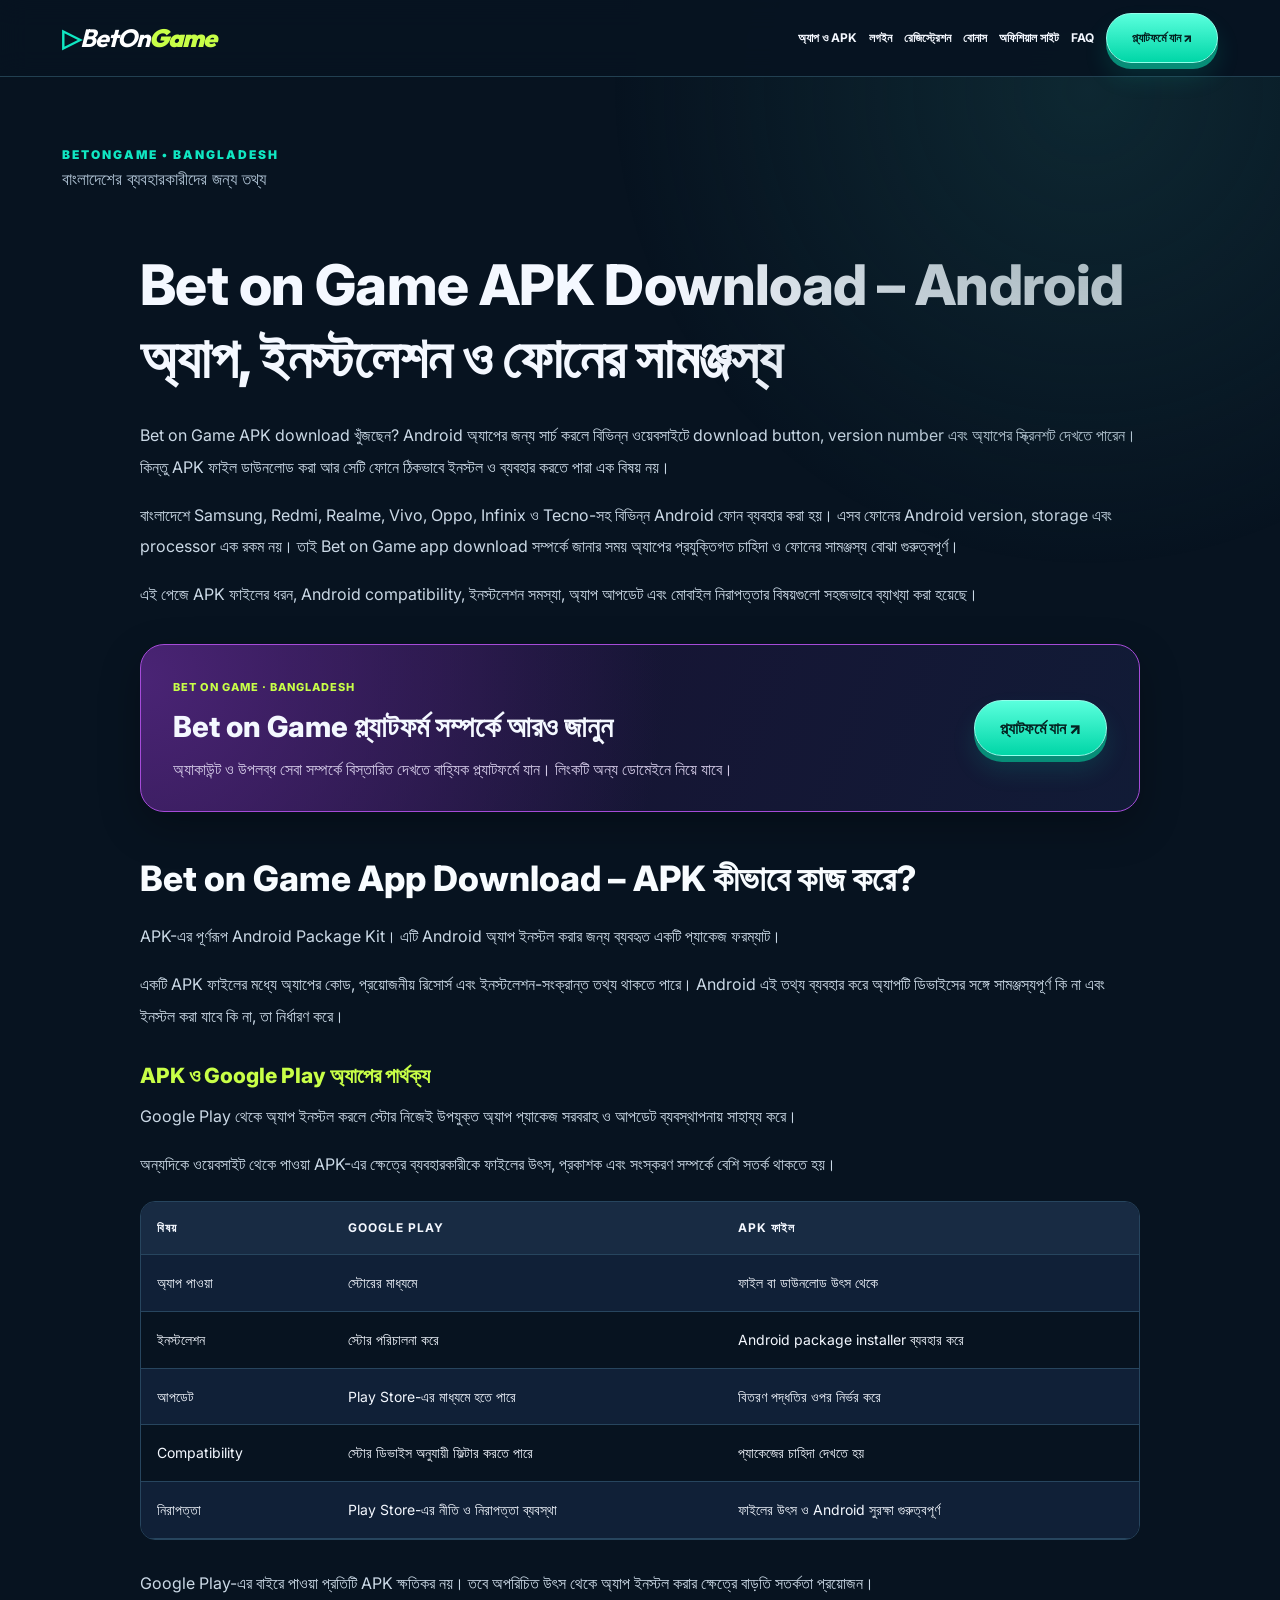
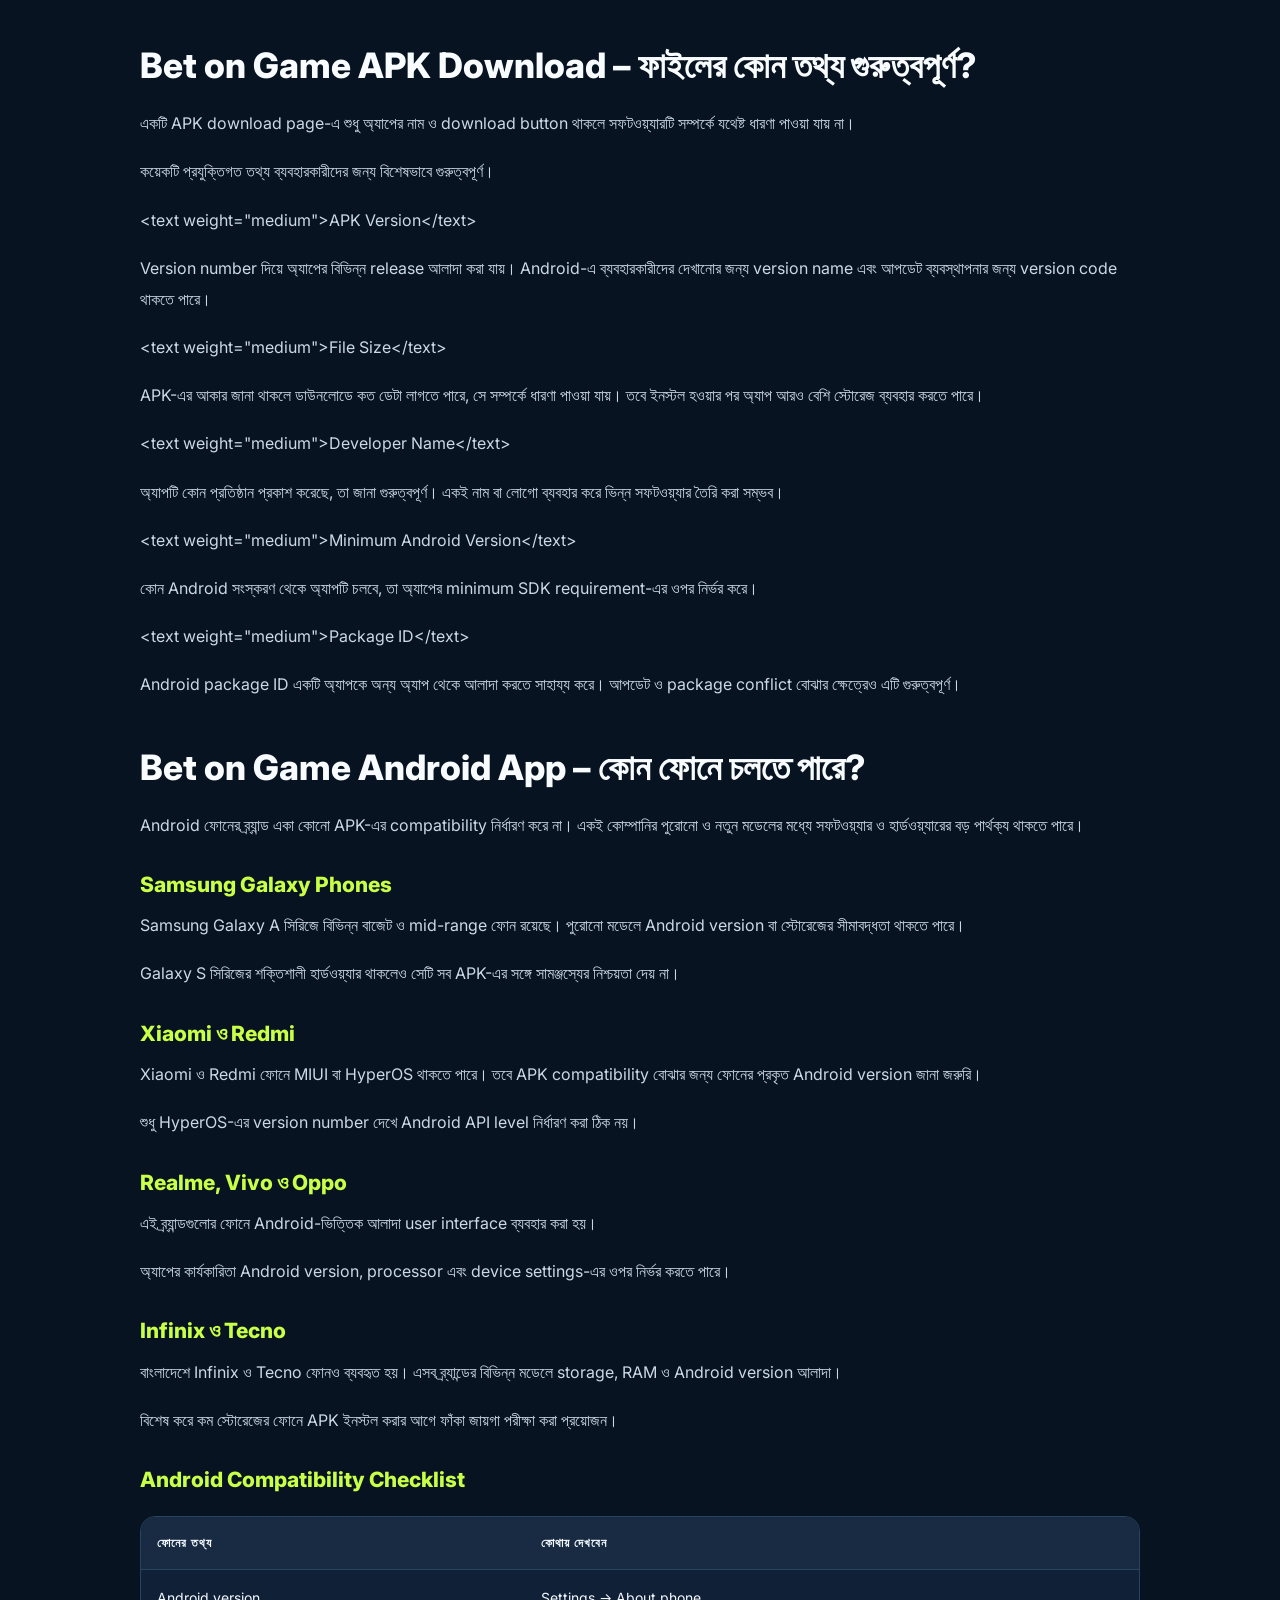
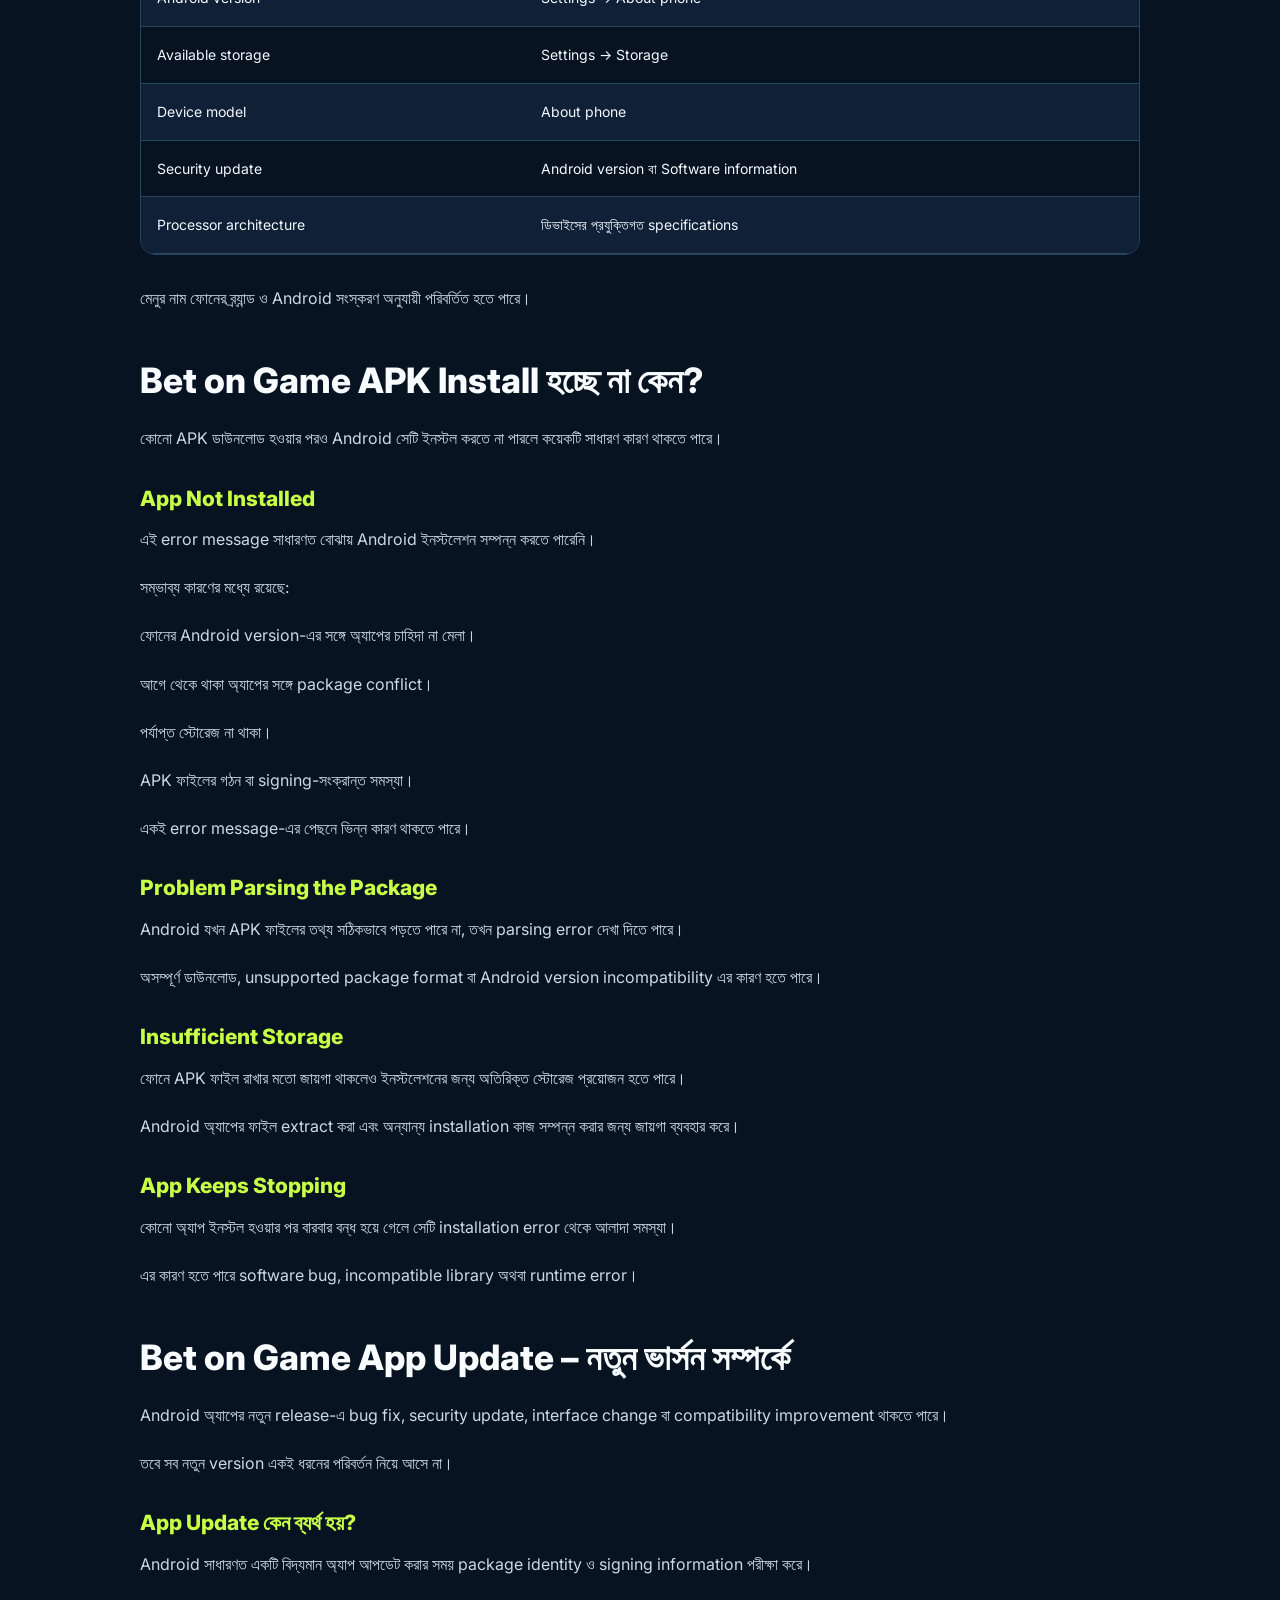
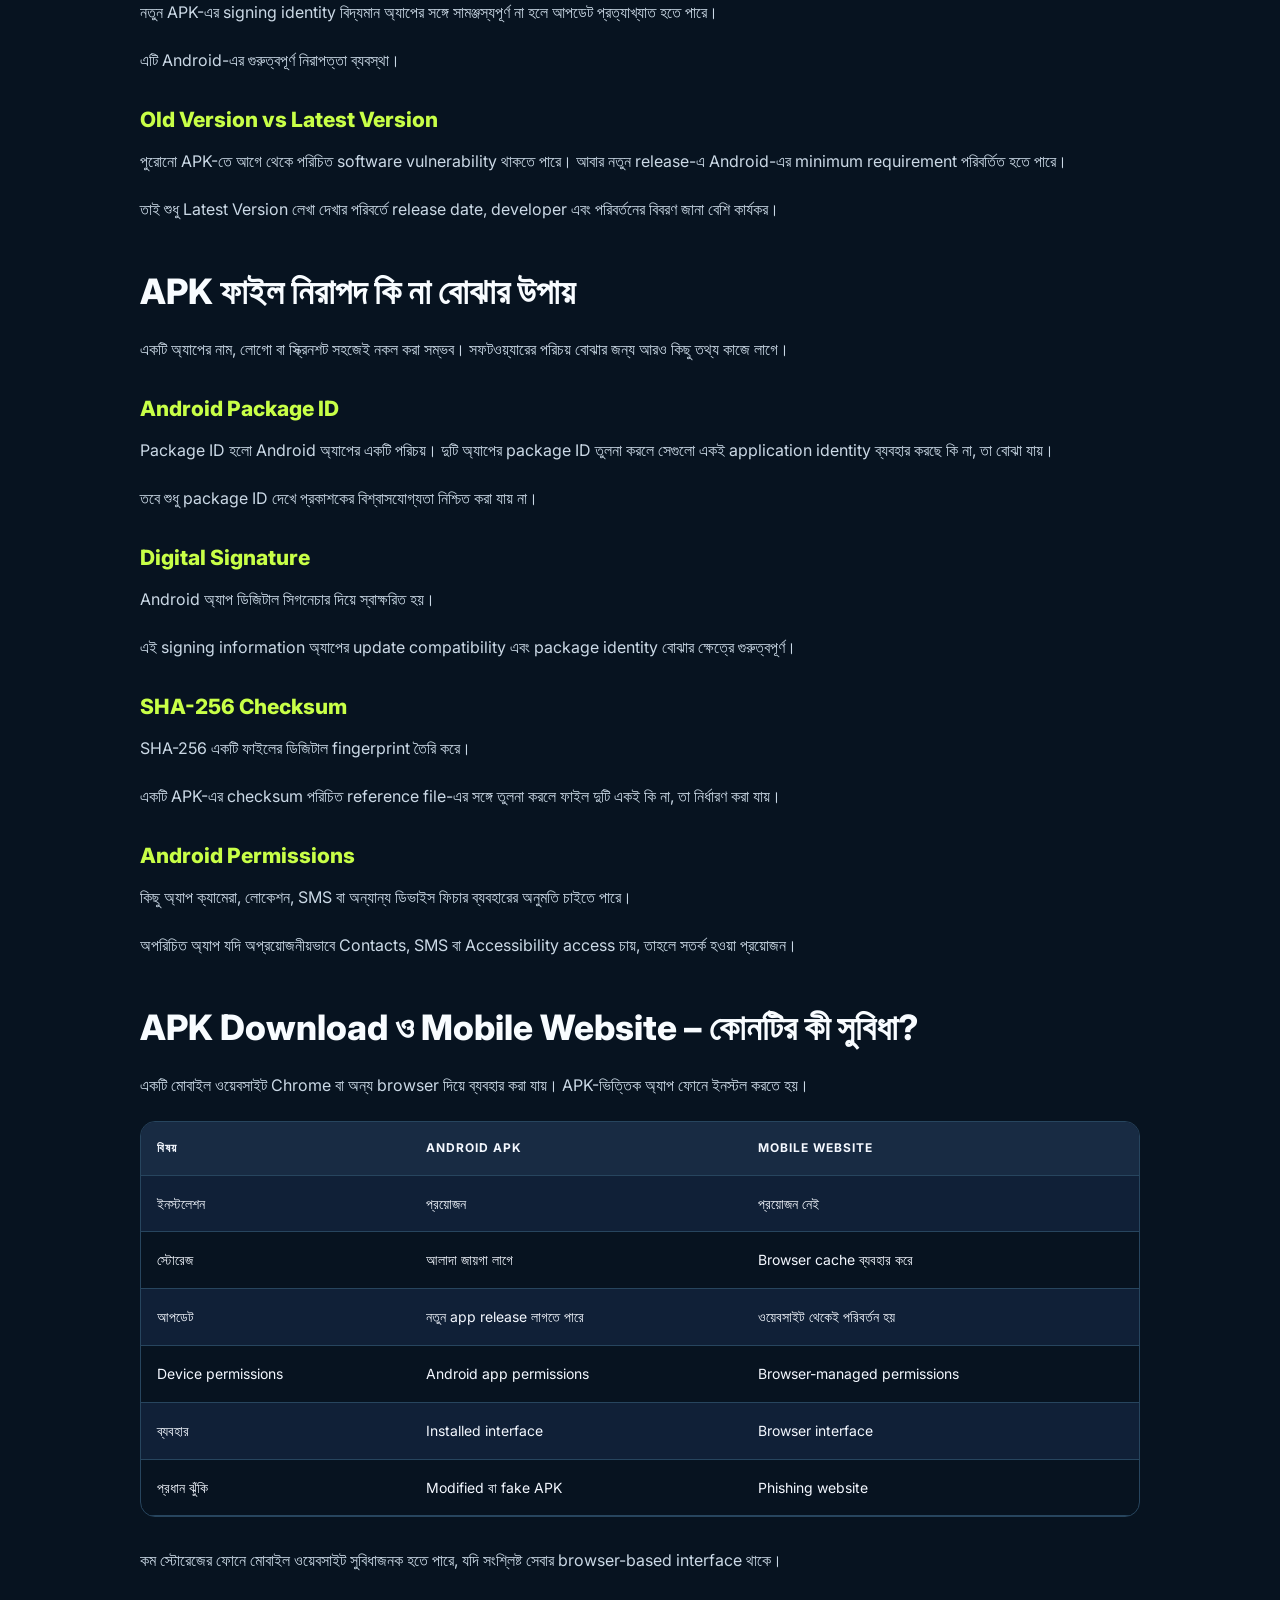
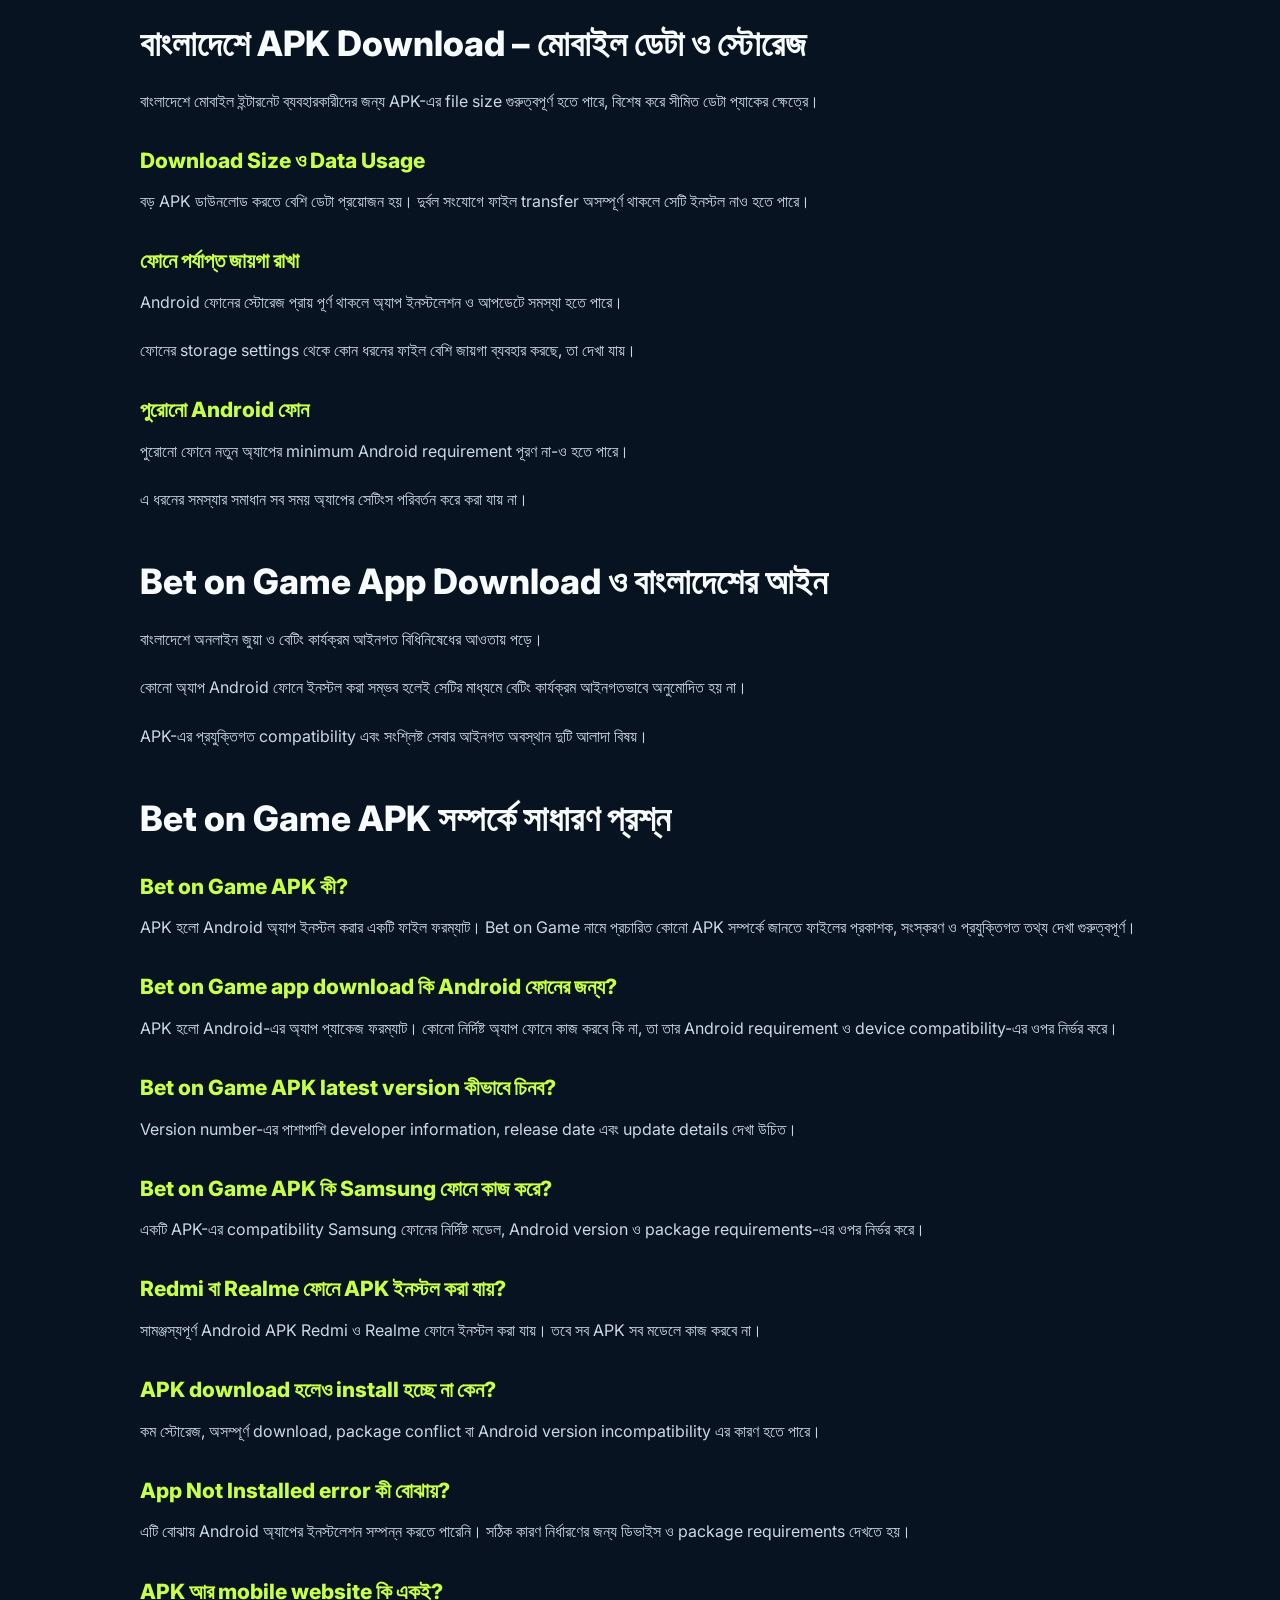
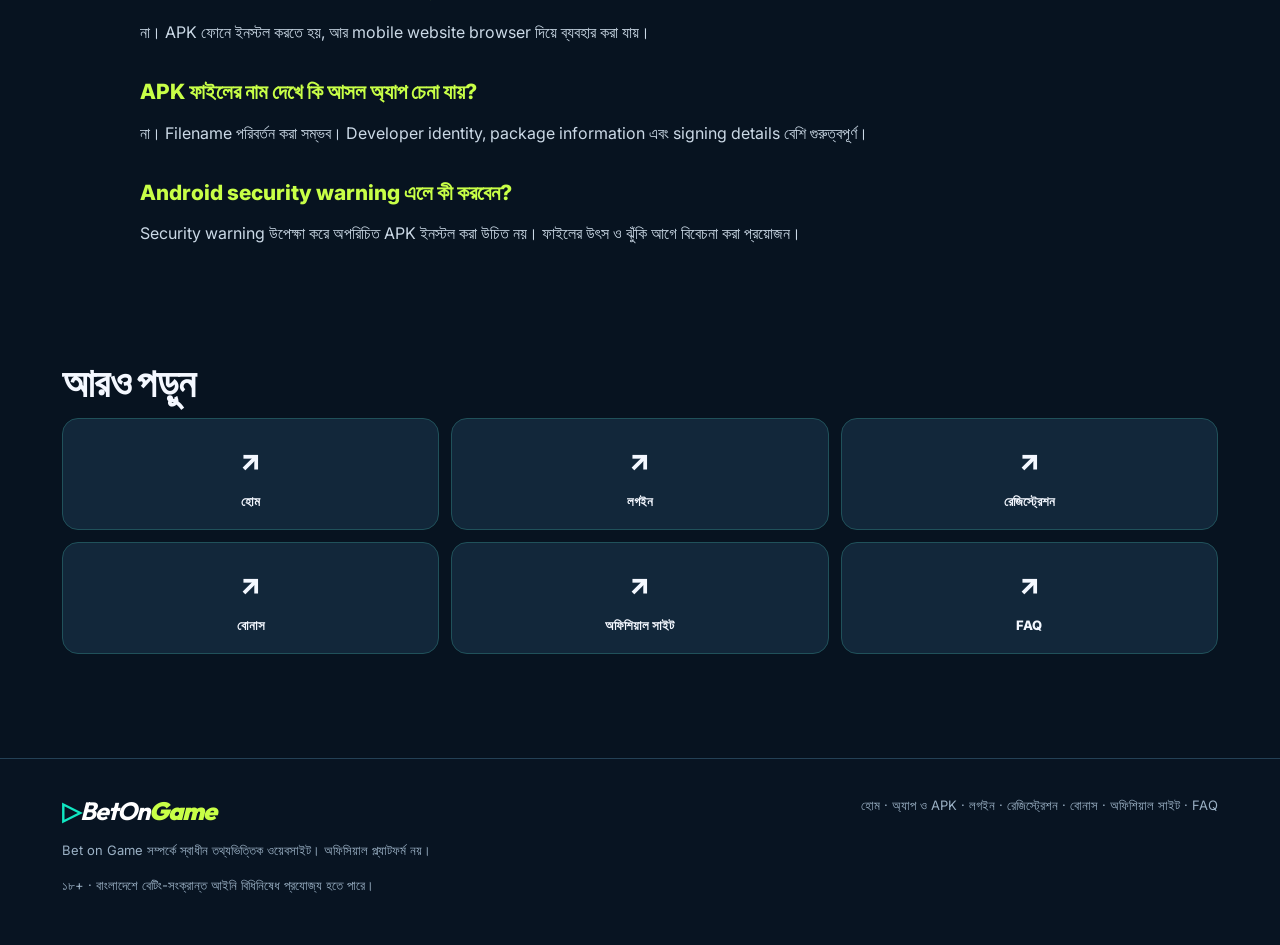
==== app-download/index.html @ 0d75d98d "Initial deploy Bet on Game BD" ====
<!doctype html><html lang="bn-BD"><head><meta charset="utf-8"><meta name="viewport" content="width=device-width, initial-scale=1"><meta name="theme-color" content="#071320"><title>Bet on Game APK Download – Android App তথ্য BD</title><meta name="description" content="Bet on Game APK download সম্পর্কে জানুন। Android অ্যাপ, APK ভার্সন, Samsung ও Redmi compatibility, ইনস্টলেশন সমস্যা এবং নিরাপত্তার তথ্য।"><meta name="google-site-verification" content="OcO6SEF6Yd6gTLhYc5qlhoDZafXLxsuk9HwTfhQTQ_E"><link rel="canonical" href="https://bet-on-game-bd.com/app-download/"><link rel="icon" href="/assets/favicon.svg" type="image/svg+xml"><link rel="stylesheet" href="/assets/style.css"><meta property="og:type" content="website"><meta property="og:locale" content="bn_BD"><meta property="og:title" content="Bet on Game APK Download – Android App তথ্য BD"><meta property="og:description" content="Bet on Game APK download সম্পর্কে জানুন। Android অ্যাপ, APK ভার্সন, Samsung ও Redmi compatibility, ইনস্টলেশন সমস্যা এবং নিরাপত্তার তথ্য।"><meta property="og:url" content="https://bet-on-game-bd.com/app-download/"><script type="application/ld+json">{"@context": "https://schema.org", "@type": "WebPage", "name": "Bet on Game APK Download – Android App তথ্য BD", "description": "Bet on Game APK download সম্পর্কে জানুন। Android অ্যাপ, APK ভার্সন, Samsung ও Redmi compatibility, ইনস্টলেশন সমস্যা এবং নিরাপত্তার তথ্য।", "url": "https://bet-on-game-bd.com/app-download/", "inLanguage": "bn-BD", "isPartOf": {"@type": "WebSite", "name": "Bet on Game Bangladesh", "url": "https://bet-on-game-bd.com/"}}</script></head><body><header class="site-header"><div class="wrap header-inner"><a class="brand" href="/" aria-label="BetOnGame home"><span class="mark">▷</span><b>BetOn</b><span>Game</span></a><button class="menu-toggle" aria-label="Toggle navigation" aria-expanded="false">☰</button><nav class="nav" aria-label="Main navigation"><a href="/app-download/">অ্যাপ ও APK</a><a href="/login/">লগইন</a><a href="/registration/">রেজিস্ট্রেশন</a><a href="/bonus-promo-code/">বোনাস</a><a href="/official-website/">অফিশিয়াল সাইট</a><a href="/faq/">FAQ</a><a class="btn" href="/go-bd-platform/" rel="nofollow sponsored">প্ল্যাটফর্মে যান ↗</a></nav></div></header><main class="wrap"><section class="page-hero"><div class="eyebrow">BetOnGame • Bangladesh</div><p class="section-lead">বাংলাদেশের ব্যবহারকারীদের জন্য তথ্য</p></section><article class="article-content"><h1>Bet on Game APK Download – Android অ্যাপ, ইনস্টলেশন ও ফোনের সামঞ্জস্য</h1>
<p>Bet on Game APK download খুঁজছেন? Android অ্যাপের জন্য সার্চ করলে বিভিন্ন ওয়েবসাইটে download button, version number এবং অ্যাপের স্ক্রিনশট দেখতে পারেন। কিন্তু APK ফাইল ডাউনলোড করা আর সেটি ফোনে ঠিকভাবে ইনস্টল ও ব্যবহার করতে পারা এক বিষয় নয়।</p>
<p>বাংলাদেশে Samsung, Redmi, Realme, Vivo, Oppo, Infinix ও Tecno-সহ বিভিন্ন Android ফোন ব্যবহার করা হয়। এসব ফোনের Android version, storage এবং processor এক রকম নয়। তাই Bet on Game app download সম্পর্কে জানার সময় অ্যাপের প্রযুক্তিগত চাহিদা ও ফোনের সামঞ্জস্য বোঝা গুরুত্বপূর্ণ।</p>
<p>এই পেজে APK ফাইলের ধরন, Android compatibility, ইনস্টলেশন সমস্যা, অ্যাপ আপডেট এবং মোবাইল নিরাপত্তার বিষয়গুলো সহজভাবে ব্যাখ্যা করা হয়েছে।</p>
<div class="site-cta"><div><span class="kicker">BET ON GAME · BANGLADESH</span><h2>Bet on Game প্ল্যাটফর্ম সম্পর্কে আরও জানুন</h2><p>অ্যাকাউন্ট ও উপলব্ধ সেবা সম্পর্কে বিস্তারিত দেখতে বাহ্যিক প্ল্যাটফর্মে যান। লিংকটি অন্য ডোমেইনে নিয়ে যাবে।</p></div><a class="btn" href="/go-bd-platform/" rel="nofollow sponsored" aria-label="Visit Bet on Game platform">প্ল্যাটফর্মে যান ↗</a></div>
<h2>Bet on Game App Download – APK কীভাবে কাজ করে?</h2>
<p>APK-এর পূর্ণরূপ Android Package Kit। এটি Android অ্যাপ ইনস্টল করার জন্য ব্যবহৃত একটি প্যাকেজ ফরম্যাট।</p>
<p>একটি APK ফাইলের মধ্যে অ্যাপের কোড, প্রয়োজনীয় রিসোর্স এবং ইনস্টলেশন-সংক্রান্ত তথ্য থাকতে পারে। Android এই তথ্য ব্যবহার করে অ্যাপটি ডিভাইসের সঙ্গে সামঞ্জস্যপূর্ণ কি না এবং ইনস্টল করা যাবে কি না, তা নির্ধারণ করে।</p>
<h3>APK ও Google Play অ্যাপের পার্থক্য</h3>
<p>Google Play থেকে অ্যাপ ইনস্টল করলে স্টোর নিজেই উপযুক্ত অ্যাপ প্যাকেজ সরবরাহ ও আপডেট ব্যবস্থাপনায় সাহায্য করে।</p>
<p>অন্যদিকে ওয়েবসাইট থেকে পাওয়া APK-এর ক্ষেত্রে ব্যবহারকারীকে ফাইলের উৎস, প্রকাশক এবং সংস্করণ সম্পর্কে বেশি সতর্ক থাকতে হয়।</p>
<div class="table-wrap"><table><tr><th>বিষয়</th><th>Google Play</th><th>APK ফাইল</th></tr><tr><td>অ্যাপ পাওয়া</td><td>স্টোরের মাধ্যমে</td><td>ফাইল বা ডাউনলোড উৎস থেকে</td></tr><tr><td>ইনস্টলেশন</td><td>স্টোর পরিচালনা করে</td><td>Android package installer ব্যবহার করে</td></tr><tr><td>আপডেট</td><td>Play Store-এর মাধ্যমে হতে পারে</td><td>বিতরণ পদ্ধতির ওপর নির্ভর করে</td></tr><tr><td>Compatibility</td><td>স্টোর ডিভাইস অনুযায়ী ফিল্টার করতে পারে</td><td>প্যাকেজের চাহিদা দেখতে হয়</td></tr><tr><td>নিরাপত্তা</td><td>Play Store-এর নীতি ও নিরাপত্তা ব্যবস্থা</td><td>ফাইলের উৎস ও Android সুরক্ষা গুরুত্বপূর্ণ</td></tr></table></div>
<p>Google Play-এর বাইরে পাওয়া প্রতিটি APK ক্ষতিকর নয়। তবে অপরিচিত উৎস থেকে অ্যাপ ইনস্টল করার ক্ষেত্রে বাড়তি সতর্কতা প্রয়োজন।</p>
<h2>Bet on Game APK Download – ফাইলের কোন তথ্য গুরুত্বপূর্ণ?</h2>
<p>একটি APK download page-এ শুধু অ্যাপের নাম ও download button থাকলে সফটওয়্যারটি সম্পর্কে যথেষ্ট ধারণা পাওয়া যায় না।</p>
<p>কয়েকটি প্রযুক্তিগত তথ্য ব্যবহারকারীদের জন্য বিশেষভাবে গুরুত্বপূর্ণ।</p>
<p>&lt;text weight=&quot;medium&quot;&gt;APK Version&lt;/text&gt;</p>
<p>Version number দিয়ে অ্যাপের বিভিন্ন release আলাদা করা যায়। Android-এ ব্যবহারকারীদের দেখানোর জন্য version name এবং আপডেট ব্যবস্থাপনার জন্য version code থাকতে পারে।</p>
<p>&lt;text weight=&quot;medium&quot;&gt;File Size&lt;/text&gt;</p>
<p>APK-এর আকার জানা থাকলে ডাউনলোডে কত ডেটা লাগতে পারে, সে সম্পর্কে ধারণা পাওয়া যায়। তবে ইনস্টল হওয়ার পর অ্যাপ আরও বেশি স্টোরেজ ব্যবহার করতে পারে।</p>
<p>&lt;text weight=&quot;medium&quot;&gt;Developer Name&lt;/text&gt;</p>
<p>অ্যাপটি কোন প্রতিষ্ঠান প্রকাশ করেছে, তা জানা গুরুত্বপূর্ণ। একই নাম বা লোগো ব্যবহার করে ভিন্ন সফটওয়্যার তৈরি করা সম্ভব।</p>
<p>&lt;text weight=&quot;medium&quot;&gt;Minimum Android Version&lt;/text&gt;</p>
<p>কোন Android সংস্করণ থেকে অ্যাপটি চলবে, তা অ্যাপের minimum SDK requirement-এর ওপর নির্ভর করে।</p>
<p>&lt;text weight=&quot;medium&quot;&gt;Package ID&lt;/text&gt;</p>
<p>Android package ID একটি অ্যাপকে অন্য অ্যাপ থেকে আলাদা করতে সাহায্য করে। আপডেট ও package conflict বোঝার ক্ষেত্রেও এটি গুরুত্বপূর্ণ।</p>
<h2>Bet on Game Android App – কোন ফোনে চলতে পারে?</h2>
<p>Android ফোনের ব্র্যান্ড একা কোনো APK-এর compatibility নির্ধারণ করে না। একই কোম্পানির পুরোনো ও নতুন মডেলের মধ্যে সফটওয়্যার ও হার্ডওয়্যারের বড় পার্থক্য থাকতে পারে।</p>
<h3>Samsung Galaxy Phones</h3>
<p>Samsung Galaxy A সিরিজে বিভিন্ন বাজেট ও mid-range ফোন রয়েছে। পুরোনো মডেলে Android version বা স্টোরেজের সীমাবদ্ধতা থাকতে পারে।</p>
<p>Galaxy S সিরিজের শক্তিশালী হার্ডওয়্যার থাকলেও সেটি সব APK-এর সঙ্গে সামঞ্জস্যের নিশ্চয়তা দেয় না।</p>
<h3>Xiaomi ও Redmi</h3>
<p>Xiaomi ও Redmi ফোনে MIUI বা HyperOS থাকতে পারে। তবে APK compatibility বোঝার জন্য ফোনের প্রকৃত Android version জানা জরুরি।</p>
<p>শুধু HyperOS-এর version number দেখে Android API level নির্ধারণ করা ঠিক নয়।</p>
<h3>Realme, Vivo ও Oppo</h3>
<p>এই ব্র্যান্ডগুলোর ফোনে Android-ভিত্তিক আলাদা user interface ব্যবহার করা হয়।</p>
<p>অ্যাপের কার্যকারিতা Android version, processor এবং device settings-এর ওপর নির্ভর করতে পারে।</p>
<h3>Infinix ও Tecno</h3>
<p>বাংলাদেশে Infinix ও Tecno ফোনও ব্যবহৃত হয়। এসব ব্র্যান্ডের বিভিন্ন মডেলে storage, RAM ও Android version আলাদা।</p>
<p>বিশেষ করে কম স্টোরেজের ফোনে APK ইনস্টল করার আগে ফাঁকা জায়গা পরীক্ষা করা প্রয়োজন।</p>
<h3>Android Compatibility Checklist</h3>
<div class="table-wrap"><table><tr><th>ফোনের তথ্য</th><th>কোথায় দেখবেন</th></tr><tr><td>Android version</td><td>Settings → About phone</td></tr><tr><td>Available storage</td><td>Settings → Storage</td></tr><tr><td>Device model</td><td>About phone</td></tr><tr><td>Security update</td><td>Android version বা Software information</td></tr><tr><td>Processor architecture</td><td>ডিভাইসের প্রযুক্তিগত specifications</td></tr></table></div>
<p>মেনুর নাম ফোনের ব্র্যান্ড ও Android সংস্করণ অনুযায়ী পরিবর্তিত হতে পারে।</p>
<h2>Bet on Game APK Install হচ্ছে না কেন?</h2>
<p>কোনো APK ডাউনলোড হওয়ার পরও Android সেটি ইনস্টল করতে না পারলে কয়েকটি সাধারণ কারণ থাকতে পারে।</p>
<h3>App Not Installed</h3>
<p>এই error message সাধারণত বোঝায় Android ইনস্টলেশন সম্পন্ন করতে পারেনি।</p>
<p>সম্ভাব্য কারণের মধ্যে রয়েছে:</p>
<p>ফোনের Android version-এর সঙ্গে অ্যাপের চাহিদা না মেলা।</p>
<p>আগে থেকে থাকা অ্যাপের সঙ্গে package conflict।</p>
<p>পর্যাপ্ত স্টোরেজ না থাকা।</p>
<p>APK ফাইলের গঠন বা signing-সংক্রান্ত সমস্যা।</p>
<p>একই error message-এর পেছনে ভিন্ন কারণ থাকতে পারে।</p>
<h3>Problem Parsing the Package</h3>
<p>Android যখন APK ফাইলের তথ্য সঠিকভাবে পড়তে পারে না, তখন parsing error দেখা দিতে পারে।</p>
<p>অসম্পূর্ণ ডাউনলোড, unsupported package format বা Android version incompatibility এর কারণ হতে পারে।</p>
<h3>Insufficient Storage</h3>
<p>ফোনে APK ফাইল রাখার মতো জায়গা থাকলেও ইনস্টলেশনের জন্য অতিরিক্ত স্টোরেজ প্রয়োজন হতে পারে।</p>
<p>Android অ্যাপের ফাইল extract করা এবং অন্যান্য installation কাজ সম্পন্ন করার জন্য জায়গা ব্যবহার করে।</p>
<h3>App Keeps Stopping</h3>
<p>কোনো অ্যাপ ইনস্টল হওয়ার পর বারবার বন্ধ হয়ে গেলে সেটি installation error থেকে আলাদা সমস্যা।</p>
<p>এর কারণ হতে পারে software bug, incompatible library অথবা runtime error।</p>
<h2>Bet on Game App Update – নতুন ভার্সন সম্পর্কে</h2>
<p>Android অ্যাপের নতুন release-এ bug fix, security update, interface change বা compatibility improvement থাকতে পারে।</p>
<p>তবে সব নতুন version একই ধরনের পরিবর্তন নিয়ে আসে না।</p>
<h3>App Update কেন ব্যর্থ হয়?</h3>
<p>Android সাধারণত একটি বিদ্যমান অ্যাপ আপডেট করার সময় package identity ও signing information পরীক্ষা করে।</p>
<p>নতুন APK-এর signing identity বিদ্যমান অ্যাপের সঙ্গে সামঞ্জস্যপূর্ণ না হলে আপডেট প্রত্যাখ্যাত হতে পারে।</p>
<p>এটি Android-এর গুরুত্বপূর্ণ নিরাপত্তা ব্যবস্থা।</p>
<h3>Old Version vs Latest Version</h3>
<p>পুরোনো APK-তে আগে থেকে পরিচিত software vulnerability থাকতে পারে। আবার নতুন release-এ Android-এর minimum requirement পরিবর্তিত হতে পারে।</p>
<p>তাই শুধু Latest Version লেখা দেখার পরিবর্তে release date, developer এবং পরিবর্তনের বিবরণ জানা বেশি কার্যকর।</p>
<h2>APK ফাইল নিরাপদ কি না বোঝার উপায়</h2>
<p>একটি অ্যাপের নাম, লোগো বা স্ক্রিনশট সহজেই নকল করা সম্ভব। সফটওয়্যারের পরিচয় বোঝার জন্য আরও কিছু তথ্য কাজে লাগে।</p>
<h3>Android Package ID</h3>
<p>Package ID হলো Android অ্যাপের একটি পরিচয়। দুটি অ্যাপের package ID তুলনা করলে সেগুলো একই application identity ব্যবহার করছে কি না, তা বোঝা যায়।</p>
<p>তবে শুধু package ID দেখে প্রকাশকের বিশ্বাসযোগ্যতা নিশ্চিত করা যায় না।</p>
<h3>Digital Signature</h3>
<p>Android অ্যাপ ডিজিটাল সিগনেচার দিয়ে স্বাক্ষরিত হয়।</p>
<p>এই signing information অ্যাপের update compatibility এবং package identity বোঝার ক্ষেত্রে গুরুত্বপূর্ণ।</p>
<h3>SHA-256 Checksum</h3>
<p>SHA-256 একটি ফাইলের ডিজিটাল fingerprint তৈরি করে।</p>
<p>একটি APK-এর checksum পরিচিত reference file-এর সঙ্গে তুলনা করলে ফাইল দুটি একই কি না, তা নির্ধারণ করা যায়।</p>
<h3>Android Permissions</h3>
<p>কিছু অ্যাপ ক্যামেরা, লোকেশন, SMS বা অন্যান্য ডিভাইস ফিচার ব্যবহারের অনুমতি চাইতে পারে।</p>
<p>অপরিচিত অ্যাপ যদি অপ্রয়োজনীয়ভাবে Contacts, SMS বা Accessibility access চায়, তাহলে সতর্ক হওয়া প্রয়োজন।</p>
<h2>APK Download ও Mobile Website – কোনটির কী সুবিধা?</h2>
<p>একটি মোবাইল ওয়েবসাইট Chrome বা অন্য browser দিয়ে ব্যবহার করা যায়। APK-ভিত্তিক অ্যাপ ফোনে ইনস্টল করতে হয়।</p>
<div class="table-wrap"><table><tr><th>বিষয়</th><th>Android APK</th><th>Mobile Website</th></tr><tr><td>ইনস্টলেশন</td><td>প্রয়োজন</td><td>প্রয়োজন নেই</td></tr><tr><td>স্টোরেজ</td><td>আলাদা জায়গা লাগে</td><td>Browser cache ব্যবহার করে</td></tr><tr><td>আপডেট</td><td>নতুন app release লাগতে পারে</td><td>ওয়েবসাইট থেকেই পরিবর্তন হয়</td></tr><tr><td>Device permissions</td><td>Android app permissions</td><td>Browser-managed permissions</td></tr><tr><td>ব্যবহার</td><td>Installed interface</td><td>Browser interface</td></tr><tr><td>প্রধান ঝুঁকি</td><td>Modified বা fake APK</td><td>Phishing website</td></tr></table></div>
<p>কম স্টোরেজের ফোনে মোবাইল ওয়েবসাইট সুবিধাজনক হতে পারে, যদি সংশ্লিষ্ট সেবার browser-based interface থাকে।</p>
<h2>বাংলাদেশে APK Download – মোবাইল ডেটা ও স্টোরেজ</h2>
<p>বাংলাদেশে মোবাইল ইন্টারনেট ব্যবহারকারীদের জন্য APK-এর file size গুরুত্বপূর্ণ হতে পারে, বিশেষ করে সীমিত ডেটা প্যাকের ক্ষেত্রে।</p>
<h3>Download Size ও Data Usage</h3>
<p>বড় APK ডাউনলোড করতে বেশি ডেটা প্রয়োজন হয়। দুর্বল সংযোগে ফাইল transfer অসম্পূর্ণ থাকলে সেটি ইনস্টল নাও হতে পারে।</p>
<h3>ফোনে পর্যাপ্ত জায়গা রাখা</h3>
<p>Android ফোনের স্টোরেজ প্রায় পূর্ণ থাকলে অ্যাপ ইনস্টলেশন ও আপডেটে সমস্যা হতে পারে।</p>
<p>ফোনের storage settings থেকে কোন ধরনের ফাইল বেশি জায়গা ব্যবহার করছে, তা দেখা যায়।</p>
<h3>পুরোনো Android ফোন</h3>
<p>পুরোনো ফোনে নতুন অ্যাপের minimum Android requirement পূরণ না-ও হতে পারে।</p>
<p>এ ধরনের সমস্যার সমাধান সব সময় অ্যাপের সেটিংস পরিবর্তন করে করা যায় না।</p>
<h2>Bet on Game App Download ও বাংলাদেশের আইন</h2>
<p>বাংলাদেশে অনলাইন জুয়া ও বেটিং কার্যক্রম আইনগত বিধিনিষেধের আওতায় পড়ে।</p>
<p>কোনো অ্যাপ Android ফোনে ইনস্টল করা সম্ভব হলেই সেটির মাধ্যমে বেটিং কার্যক্রম আইনগতভাবে অনুমোদিত হয় না।</p>
<p>APK-এর প্রযুক্তিগত compatibility এবং সংশ্লিষ্ট সেবার আইনগত অবস্থান দুটি আলাদা বিষয়।</p>
<h2>Bet on Game APK সম্পর্কে সাধারণ প্রশ্ন</h2>
<h3>Bet on Game APK কী?</h3>
<p>APK হলো Android অ্যাপ ইনস্টল করার একটি ফাইল ফরম্যাট। Bet on Game নামে প্রচারিত কোনো APK সম্পর্কে জানতে ফাইলের প্রকাশক, সংস্করণ ও প্রযুক্তিগত তথ্য দেখা গুরুত্বপূর্ণ।</p>
<h3>Bet on Game app download কি Android ফোনের জন্য?</h3>
<p>APK হলো Android-এর অ্যাপ প্যাকেজ ফরম্যাট। কোনো নির্দিষ্ট অ্যাপ ফোনে কাজ করবে কি না, তা তার Android requirement ও device compatibility-এর ওপর নির্ভর করে।</p>
<h3>Bet on Game APK latest version কীভাবে চিনব?</h3>
<p>Version number-এর পাশাপাশি developer information, release date এবং update details দেখা উচিত।</p>
<h3>Bet on Game APK কি Samsung ফোনে কাজ করে?</h3>
<p>একটি APK-এর compatibility Samsung ফোনের নির্দিষ্ট মডেল, Android version ও package requirements-এর ওপর নির্ভর করে।</p>
<h3>Redmi বা Realme ফোনে APK ইনস্টল করা যায়?</h3>
<p>সামঞ্জস্যপূর্ণ Android APK Redmi ও Realme ফোনে ইনস্টল করা যায়। তবে সব APK সব মডেলে কাজ করবে না।</p>
<h3>APK download হলেও install হচ্ছে না কেন?</h3>
<p>কম স্টোরেজ, অসম্পূর্ণ download, package conflict বা Android version incompatibility এর কারণ হতে পারে।</p>
<h3>App Not Installed error কী বোঝায়?</h3>
<p>এটি বোঝায় Android অ্যাপের ইনস্টলেশন সম্পন্ন করতে পারেনি। সঠিক কারণ নির্ধারণের জন্য ডিভাইস ও package requirements দেখতে হয়।</p>
<h3>APK আর mobile website কি একই?</h3>
<p>না। APK ফোনে ইনস্টল করতে হয়, আর mobile website browser দিয়ে ব্যবহার করা যায়।</p>
<h3>APK ফাইলের নাম দেখে কি আসল অ্যাপ চেনা যায়?</h3>
<p>না। Filename পরিবর্তন করা সম্ভব। Developer identity, package information এবং signing details বেশি গুরুত্বপূর্ণ।</p>
<h3>Android security warning এলে কী করবেন?</h3>
<p>Security warning উপেক্ষা করে অপরিচিত APK ইনস্টল করা উচিত নয়। ফাইলের উৎস ও ঝুঁকি আগে বিবেচনা করা প্রয়োজন।</p></article><section class="section"><h2>আরও পড়ুন</h2><div class="quick-links"><a href="/"><span>↗</span>হোম</a><a href="/login/"><span>↗</span>লগইন</a><a href="/registration/"><span>↗</span>রেজিস্ট্রেশন</a><a href="/bonus-promo-code/"><span>↗</span>বোনাস</a><a href="/official-website/"><span>↗</span>অফিশিয়াল সাইট</a><a href="/faq/"><span>↗</span>FAQ</a></div></section></main><footer class="footer"><div class="wrap footer-inner"><div><a class="brand" href="/"><span class="mark">▷</span><b>BetOn</b><span>Game</span></a><p>Bet on Game সম্পর্কে স্বাধীন তথ্যভিত্তিক ওয়েবসাইট। অফিসিয়াল প্ল্যাটফর্ম নয়।</p><p>১৮+ · বাংলাদেশে বেটিং-সংক্রান্ত আইনি বিধিনিষেধ প্রযোজ্য হতে পারে।</p></div><div><a href="/">হোম</a> · <a href="/app-download/">অ্যাপ ও APK</a> · <a href="/login/">লগইন</a> · <a href="/registration/">রেজিস্ট্রেশন</a> · <a href="/bonus-promo-code/">বোনাস</a> · <a href="/official-website/">অফিশিয়াল সাইট</a> · <a href="/faq/">FAQ</a></div></div></footer><script src="/assets/site.js" defer></script></body></html>
---- assets/style.css ----
@import url('https://fonts.googleapis.com/css2?family=Inter:wght@400;500;600;700;800;900&family=Outfit:wght@500;600;700;800;900&display=swap');
:root{--bg:#071320;--panel:#101e33;--panel2:#14253d;--line:#28415b;--mint:#10e7c2;--lime:#c8ff47;--purple:#a132ff;--text:#f4f8ff;--muted:#b0c3d4}*{box-sizing:border-box}html{scroll-behavior:smooth}body{margin:0;background:var(--bg);color:var(--text);font:16px/1.65 Inter,Arial,sans-serif}body:before{content:'';position:fixed;inset:0;pointer-events:none;background:radial-gradient(circle at 85% 10%,#153d44 0,transparent 35%);opacity:.5}a{color:inherit;text-decoration:none}button{font:inherit}.wrap{max-width:1200px;margin:auto;padding:0 22px}.site-header{position:sticky;top:0;z-index:30;background:#071321f2;border-bottom:1px solid #224051;backdrop-filter:blur(14px)}.header-inner{display:flex;align-items:center;justify-content:space-between;gap:20px;min-height:76px}.brand{font:italic 900 25px Outfit,sans-serif;letter-spacing:-1px;white-space:nowrap}.brand .mark{color:var(--mint);font-style:normal}.brand b{color:#fff}.brand span:last-child{color:var(--lime)}.nav{display:flex;align-items:center;gap:20px;font-size:13px;font-weight:700}.nav a:not(.btn):hover{color:var(--mint)}.btn{display:inline-flex;justify-content:center;align-items:center;gap:10px;background:linear-gradient(180deg,#5affdd,#00d6a7);color:#042221;padding:14px 25px;border:1px solid #91ffea;border-radius:28px;font-weight:900;box-shadow:0 6px 0 #078d77,0 14px 25px #00d7ae24;transition:transform .2s,filter .2s}.btn:hover{transform:translateY(-3px);filter:brightness(1.08)}.btn:active{transform:translateY(3px);box-shadow:0 2px 0 #078d77}.btn.alt{background:linear-gradient(180deg,#d9ff79,#a4ec04);border-color:#edffae;box-shadow:0 6px 0 #6b9d00;color:#112200}.menu-toggle{display:none;background:none;color:white;border:1px solid var(--line);padding:8px 12px;border-radius:10px}.hero{padding:64px 0 36px;display:grid;grid-template-columns:1.08fr .92fr;align-items:center;gap:35px}.eyebrow{font-size:12px;font-weight:900;letter-spacing:2px;color:var(--mint);text-transform:uppercase}.hero h1,h1{font:900 clamp(40px,5.3vw,74px)/1.06 Outfit,Arial,sans-serif;letter-spacing:-2.2px;margin:18px 0}.hero h1 em,h1 em{color:var(--lime);font-style:normal}.hero p{color:var(--muted);font-size:17px;max-width:620px}.hero-actions{display:flex;flex-wrap:wrap;align-items:center;gap:16px;margin:25px 0}.mini-facts{display:flex;flex-wrap:wrap;gap:18px;color:#d7efe8;font-size:13px}.mini-facts span:before{content:'✦';color:var(--lime);margin-right:8px}.hero-art{min-height:405px;border:1px solid #2c675c;border-radius:28px;position:relative;overflow:hidden;background:radial-gradient(circle at 70% 20%,#2d0071 0,transparent 35%),radial-gradient(circle at 20% 80%,#065b4c 0,transparent 48%),linear-gradient(130deg,#0d2333,#0a1027);box-shadow:0 20px 70px #0007}.hero-art:after{content:'';position:absolute;inset:auto -15% -45% -15%;height:65%;border-radius:50%;background:#10dfac22;filter:blur(35px)}.phone{position:absolute;right:15%;top:7%;width:45%;height:88%;background:#060d15;border:8px solid #2d3845;border-radius:36px;transform:rotate(9deg);box-shadow:12px 16px 0 #0005,0 0 40px #22f2b52c;overflow:hidden;z-index:2}.phone:before{content:'';display:block;width:37%;height:15px;border-radius:0 0 12px 12px;background:#000;margin:0 auto}.phone .screen-logo{font:italic 900 21px Outfit;text-align:center;margin:18px 0;color:#fff}.screen-logo span{color:var(--mint)}.phone .screen-promo{background:linear-gradient(130deg,#45097d,#ac23e6);margin:12px;border-radius:12px;padding:14px 8px;text-align:center;font-weight:900;font-size:15px;line-height:1.3}.phone .screen-promo strong{display:block;color:var(--lime)}.phone .screen-icons{display:grid;grid-template-columns:repeat(3,1fr);gap:7px;margin:14px 10px}.phone .screen-icons i{font-style:normal;text-align:center;background:#153041;border-radius:8px;padding:8px 2px;font-size:18px}.art-orb{position:absolute;left:9%;bottom:13%;font-size:100px;filter:drop-shadow(0 12px 20px #000a);z-index:2}.art-spark{position:absolute;left:15%;top:17%;font-size:80px;color:var(--lime);opacity:.9}.section{padding:44px 0}.section h2{font:800 clamp(27px,3.4vw,40px)/1.18 Outfit;margin:0 0 12px;letter-spacing:-.7px}.section-lead{color:var(--muted);margin:0 0 24px;max-width:760px}.bonus{border:1px solid #9d38d3;border-radius:24px;padding:26px 32px;background:radial-gradient(circle at 20% 50%,#6724a6 0,transparent 37%),linear-gradient(105deg,#23103f,#150c32 62%,#37044f);display:grid;grid-template-columns:160px 1fr auto;align-items:center;gap:22px;box-shadow:0 12px 40px #0005}.gift{font-size:96px;text-align:center;filter:drop-shadow(0 8px 15px #0007)}.bonus .kicker{color:#d8c0f1;font-size:12px;text-transform:uppercase;letter-spacing:2px;font-weight:800}.bonus h2{font:800 clamp(25px,3vw,38px)/1.15 Outfit;margin:6px 0}.bonus p{color:#d6c3e5;margin:0}.cards{display:grid;grid-template-columns:repeat(3,minmax(0,1fr));gap:18px}.card{background:linear-gradient(160deg,#13273c,#0d1a2c);border:1px solid #2a485e;border-radius:19px;padding:23px;min-width:0}.card:hover{border-color:#14e2bd}.card .emoji{font-size:35px}.card h3{font:800 21px Outfit;margin:10px 0 5px}.card p{color:var(--muted);font-size:14px;margin:0}.quick-links{display:grid;grid-template-columns:repeat(6,1fr);gap:12px}.quick-links a{padding:17px 8px;background:#12273a;border:1px solid #20515a;border-radius:16px;text-align:center;font-size:13px;font-weight:800}.quick-links a span{display:block;font-size:29px;margin-bottom:7px}.quick-links a:hover{border-color:var(--mint);background:#153e44}.game-grid{display:grid;grid-template-columns:repeat(3,1fr);gap:18px}.game{position:relative;overflow:hidden;min-height:170px;display:flex;flex-direction:column;justify-content:end;padding:22px;border-radius:18px;border:1px solid #4b496f;background:radial-gradient(circle at 75% 20%,#7e1ac6,transparent 55%),linear-gradient(135deg,#0b2441,#181130)}.game:nth-child(2n){background:radial-gradient(circle at 75% 20%,#027ac6,transparent 55%),linear-gradient(135deg,#0b2441,#181130)}.game:nth-child(3n){background:radial-gradient(circle at 75% 20%,#ff4b6e,transparent 55%),linear-gradient(135deg,#0b2441,#181130)}.game .big{font-size:60px;position:absolute;right:18px;top:12px}.game h3{font:900 23px Outfit;margin:0}.game small{color:#c4d6e3}.steps{display:grid;grid-template-columns:repeat(4,1fr);gap:16px}.step{padding:20px;border:1px solid #24475a;border-radius:17px;background:#10253b}.num{display:inline-flex;width:36px;height:36px;align-items:center;justify-content:center;border-radius:50%;background:var(--mint);color:#032721;font-weight:900}.step h3{font:800 19px Outfit;margin:12px 0 5px}.step p{font-size:13px;color:var(--muted);margin:0}.page-hero{padding:68px 0 28px}.page-hero h1{font-size:clamp(40px,5vw,65px);max-width:900px}.page-hero p{max-width:770px;color:var(--muted);font-size:17px}.faq{display:grid;gap:11px;max-width:900px}.faq details{border:1px solid #2a485e;border-radius:14px;background:#101f33;padding:17px 20px}.faq summary{cursor:pointer;font-weight:800}.faq p{color:var(--muted);margin:12px 0 0}.notice{background:#10243a;border-left:3px solid var(--mint);padding:15px 20px;border-radius:10px;color:#c6d9e5}.table-wrap{overflow:auto;border:1px solid #27455e;border-radius:15px}table{border-collapse:collapse;width:100%;min-width:580px}th,td{padding:16px;text-align:left;border-bottom:1px solid #27455e}th{background:#182b43;font-size:12px;letter-spacing:1px;text-transform:uppercase}td{font-size:14px}.footer{border-top:1px solid #244156;background:#081422;padding:36px 0;margin-top:60px}.footer-inner{display:flex;justify-content:space-between;gap:20px;flex-wrap:wrap;color:#9bb1c5;font-size:13px}.footer a:hover{color:var(--mint)}.subnav{display:flex;flex-wrap:wrap;gap:12px;margin:22px 0}.subnav a{border:1px solid #285166;padding:8px 15px;border-radius:20px;font-size:13px}.subnav a:hover{background:#123d42}.small{font-size:12px;color:var(--muted)}.badge{display:inline-block;border:1px solid #376f65;color:#b9f8df;border-radius:99px;padding:4px 12px;font-size:12px;font-weight:700}
@media(max-width:950px){.nav{gap:10px}.nav a{font-size:12px}.hero{grid-template-columns:1fr 1fr}.bonus{grid-template-columns:110px 1fr}.bonus .btn{grid-column:2;justify-self:start}.quick-links{grid-template-columns:repeat(3,1fr)}}@media(max-width:720px){.header-inner{min-height:66px}.menu-toggle{display:block}.nav{display:none;position:absolute;left:0;right:0;top:66px;background:#0b1b2b;padding:22px;flex-direction:column;align-items:stretch;border-bottom:1px solid var(--line)}.nav.open{display:flex}.nav a{font-size:15px}.nav .btn{width:100%}.hero{padding-top:36px;grid-template-columns:1fr;gap:18px}.hero h1{font-size:clamp(39px,10vw,57px);letter-spacing:-1.5px}.hero p{font-size:15px}.hero-art{min-height:310px}.phone{width:40%;right:18%;border-width:6px;border-radius:28px}.phone .screen-logo{font-size:15px;margin:10px 0}.phone .screen-promo{font-size:11px;margin:7px;padding:9px 4px}.phone .screen-icons i{font-size:13px}.art-orb{font-size:70px}.bonus{grid-template-columns:1fr;padding:24px;gap:9px}.gift{font-size:68px;text-align:left}.bonus .btn{grid-column:auto;justify-self:stretch}.cards,.game-grid{grid-template-columns:1fr 1fr}.steps{grid-template-columns:1fr 1fr}.quick-links{grid-template-columns:repeat(3,1fr)}.section{padding:31px 0}.page-hero{padding-top:43px}.page-hero h1{letter-spacing:-1.5px}.footer-inner{display:block}}@media(max-width:430px){.wrap{padding:0 17px}.hero-art{min-height:270px}.phone{height:86%;top:8%;width:44%;right:12%}.cards,.game-grid,.steps{grid-template-columns:1fr}.quick-links{grid-template-columns:repeat(2,1fr)}.hero-actions .btn{width:100%}}

/* Bengali editorial layout; preserve original BetOnGame art direction */
body{font-family:Inter,"Noto Sans Bengali","Hind Siliguri",Arial,sans-serif}
.article-content{max-width:1000px;margin:0 auto;padding:22px 0 48px;overflow-wrap:anywhere}
.article-content>h1{font:800 clamp(33px,4.5vw,56px)/1.3 Inter,Arial,sans-serif;letter-spacing:-.6px;margin:10px 0 26px}
.article-content>h2{font:800 clamp(24px,3vw,35px)/1.4 Inter,Arial,sans-serif;letter-spacing:0;margin:42px 0 18px;color:#f8fcff}
.article-content>h3{font:800 21px/1.5 Inter,Arial,sans-serif;margin:28px 0 10px;color:var(--lime)}
.article-content>h4{font:800 18px/1.5 Inter,Arial,sans-serif;margin:24px 0 10px}
.article-content>p{font-size:16px;line-height:1.95;color:#cbd9e6;margin:0 0 17px}
.article-content .table-wrap{margin:20px 0 28px}
.article-content td,.article-content th{line-height:1.7;min-width:110px}
.article-content tr:nth-child(even){background:#102037}
.site-cta{display:flex;align-items:center;justify-content:space-between;gap:24px;padding:27px 32px;border:1px solid #a54bd8;border-radius:24px;background:radial-gradient(circle at 0% 20%,#4a2475,transparent 52%),linear-gradient(110deg,#1a1033,#111b36);margin:34px 0 38px;box-shadow:0 15px 40px #0004}
.site-cta h2{font:800 clamp(22px,2.5vw,29px)/1.4 Inter,Arial,sans-serif;margin:8px 0}
.site-cta p{color:#d5cce8;line-height:1.8;margin:0}
.site-cta .kicker{font-size:11px;color:var(--lime);font-weight:800;letter-spacing:1px}
.site-cta .btn{flex-shrink:0}
.page-hero{padding-bottom:0}
.hero h1{font-size:clamp(36px,4.6vw,60px);line-height:1.28;letter-spacing:-1px}
.nav{gap:12px}.nav a{font-size:12px}
.quick-links{grid-template-columns:repeat(3,1fr)}
@media(max-width:950px){.site-cta{flex-direction:column;align-items:stretch}.nav{gap:7px}.nav a{font-size:11px}}
@media(max-width:720px){.article-content{padding-top:12px}.article-content>h2{margin-top:32px}.site-cta{padding:22px 18px;border-radius:18px}.site-cta .btn{width:100%}.quick-links{grid-template-columns:repeat(2,minmax(0,1fr))}.hero{padding-top:30px}.hero h1{font-size:clamp(33px,8vw,46px)}}
@media(max-width:430px){.quick-links{grid-template-columns:repeat(2,minmax(0,1fr))}.article-content>p{font-size:15px}.article-content>h1{font-size:32px}}
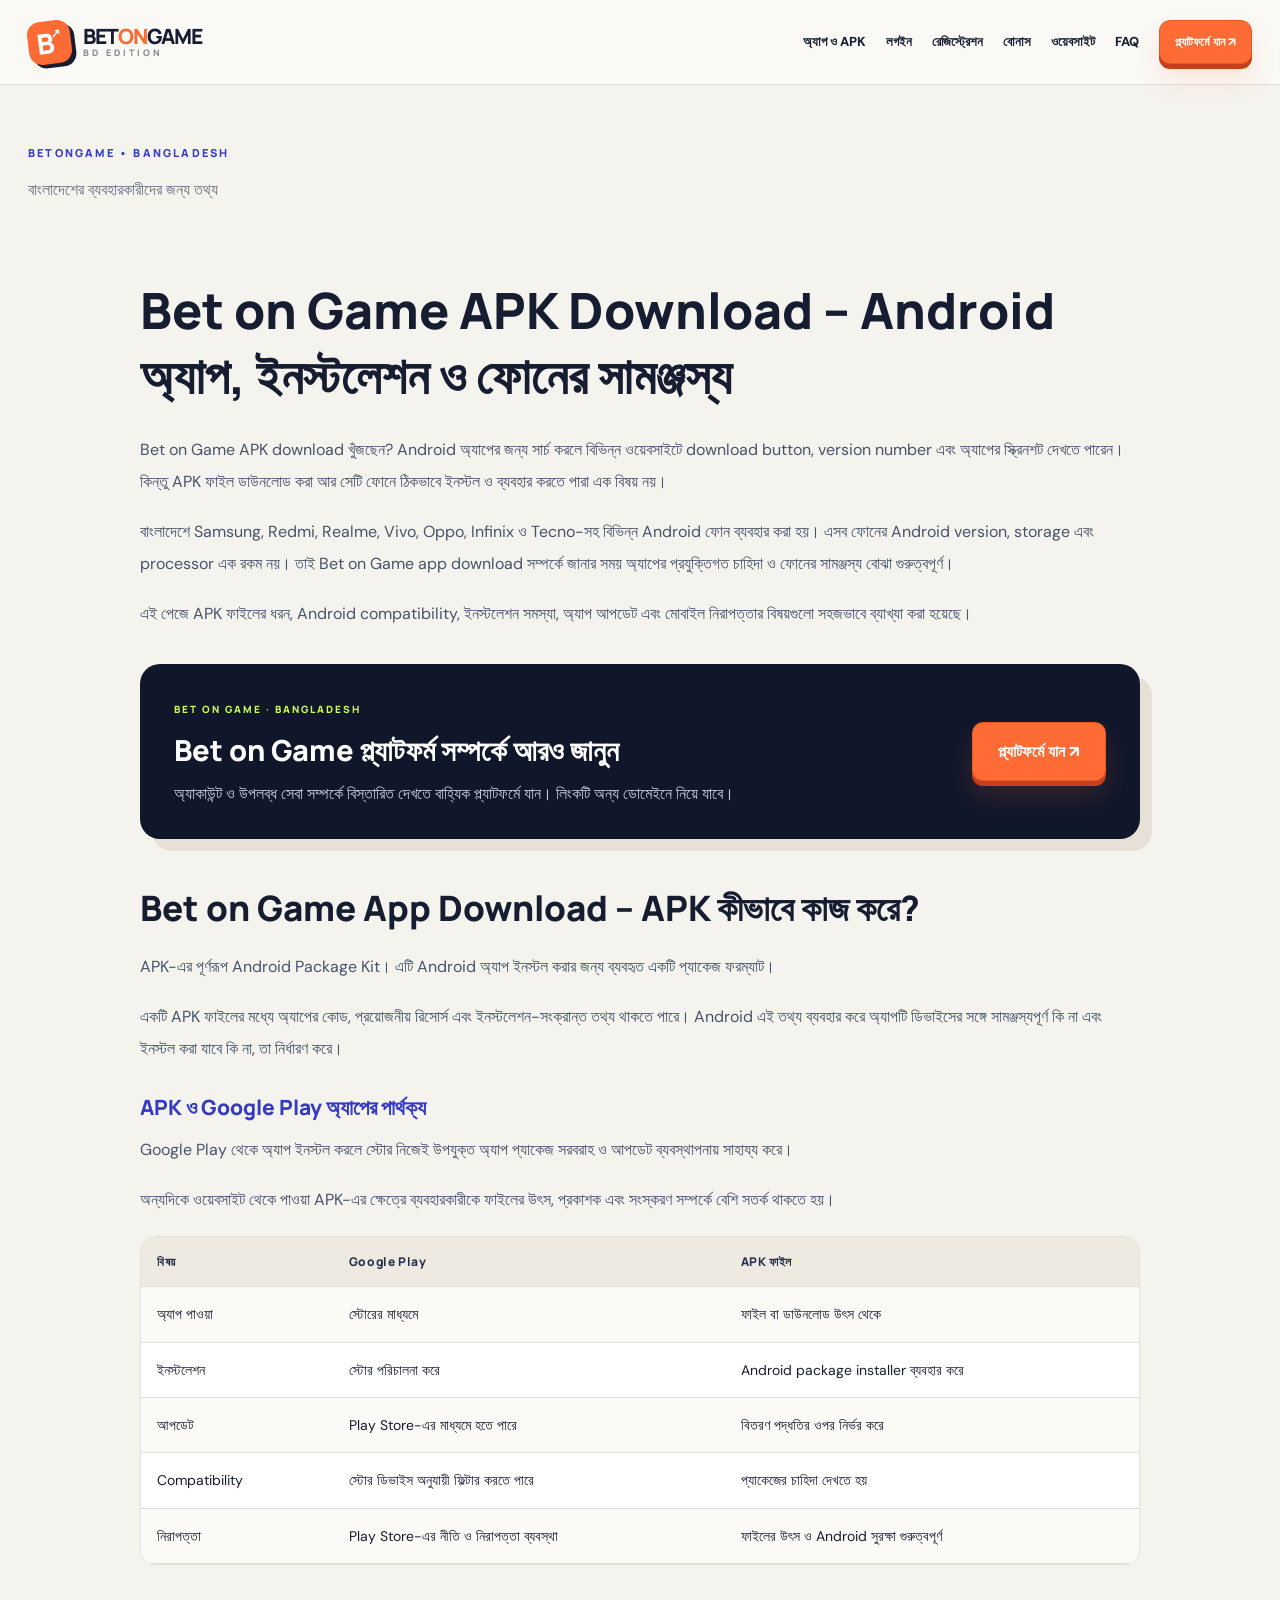
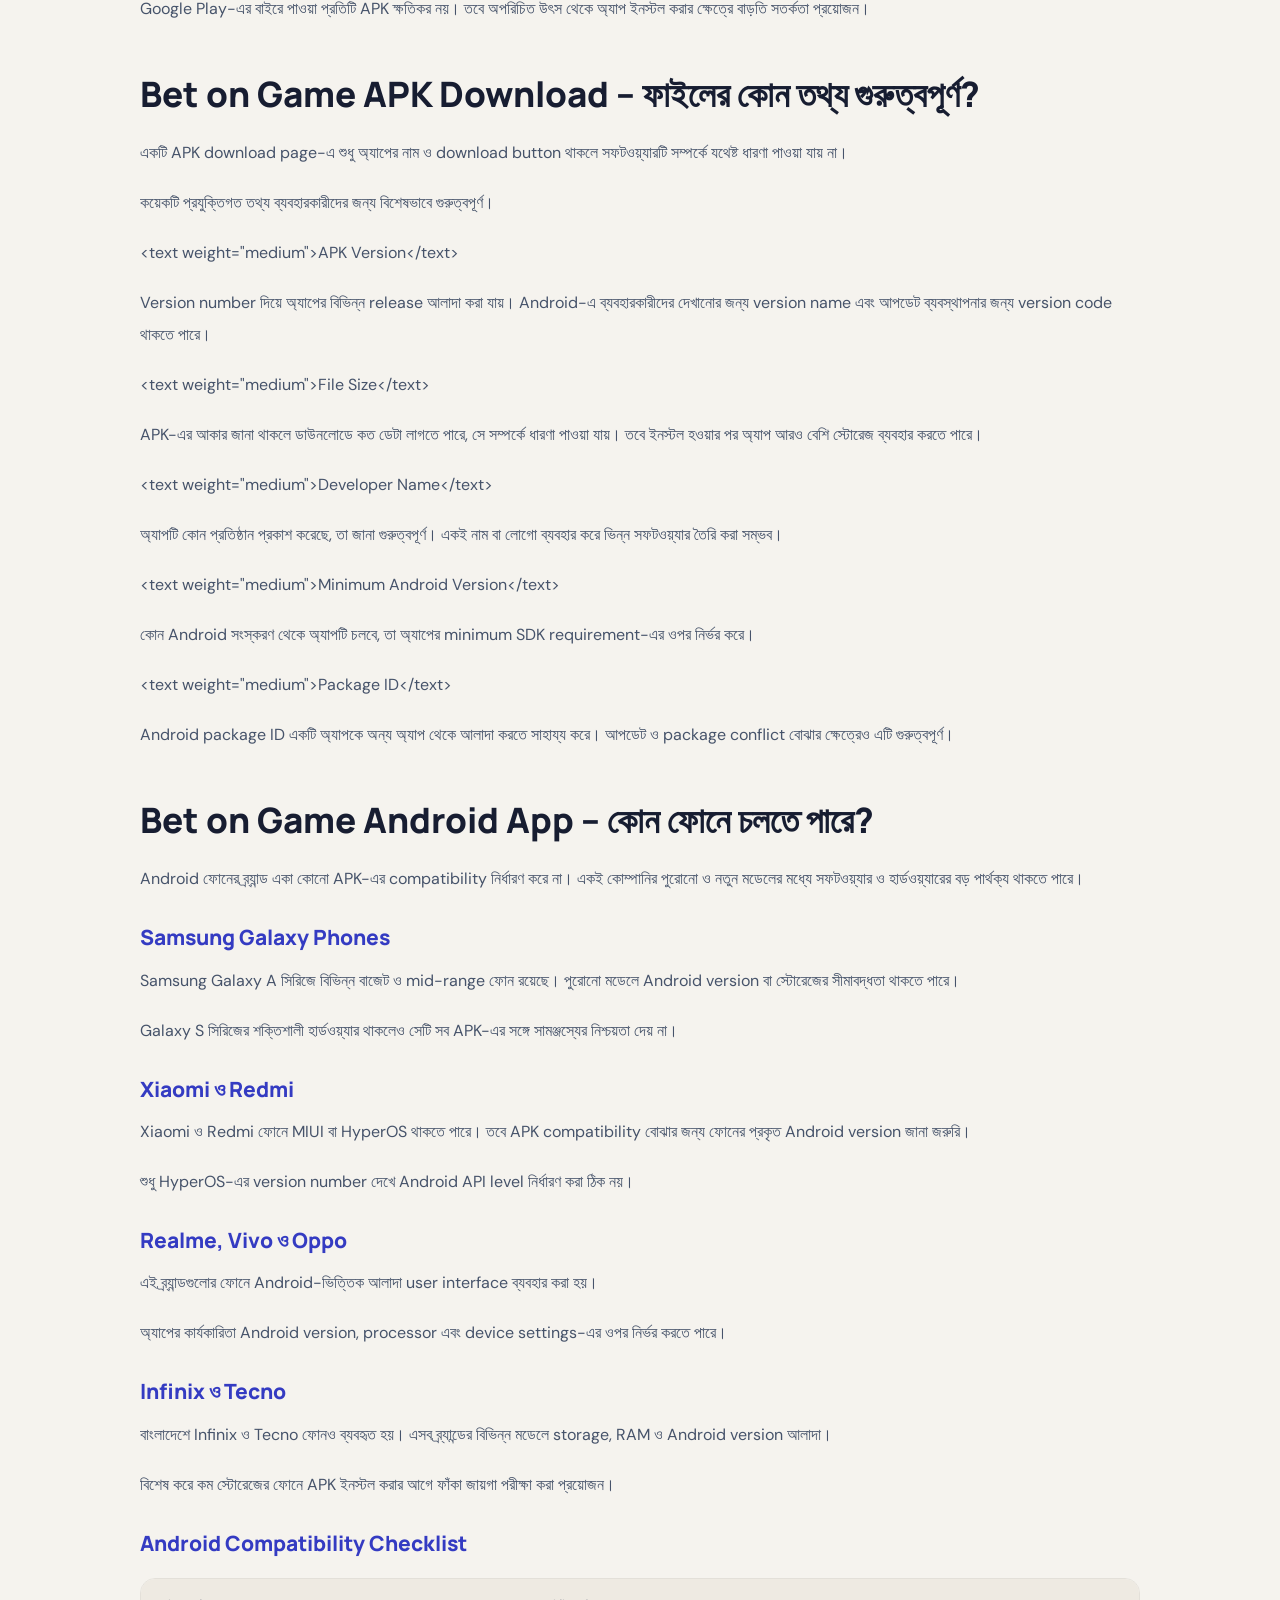
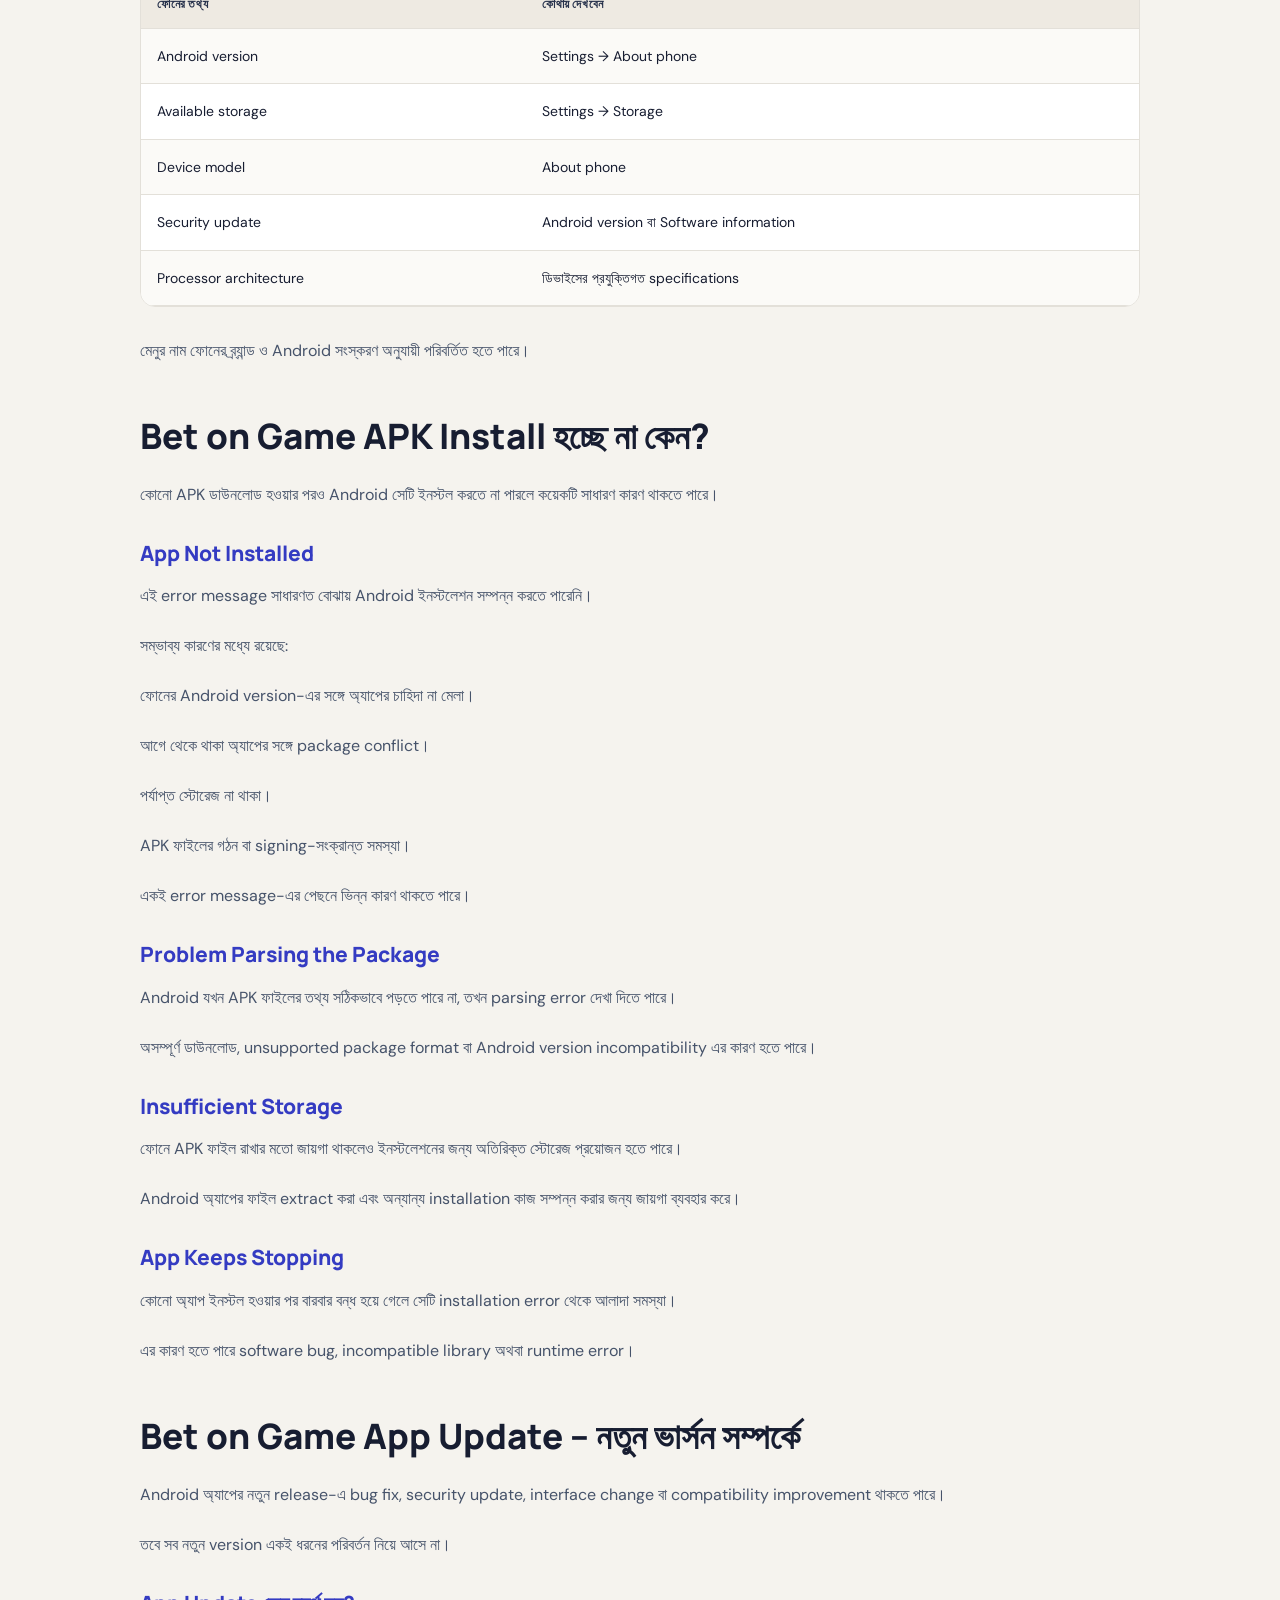
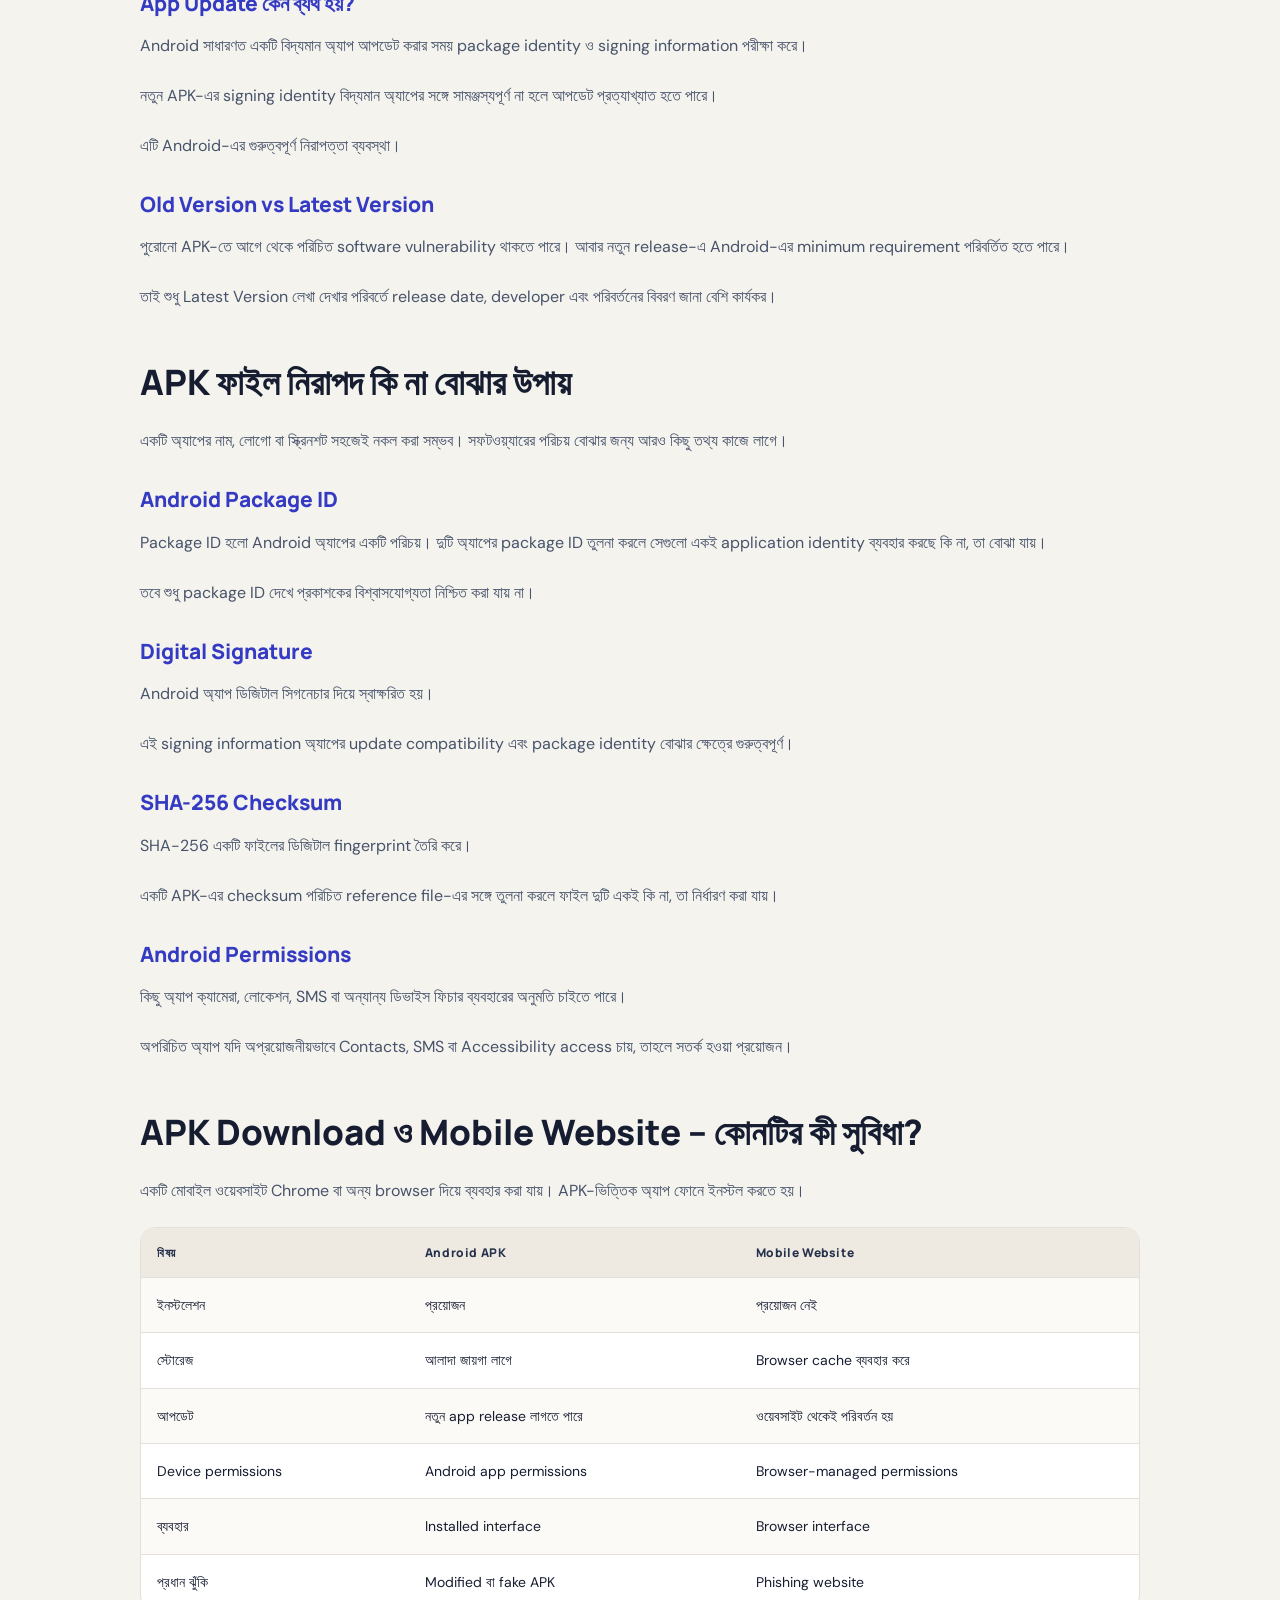
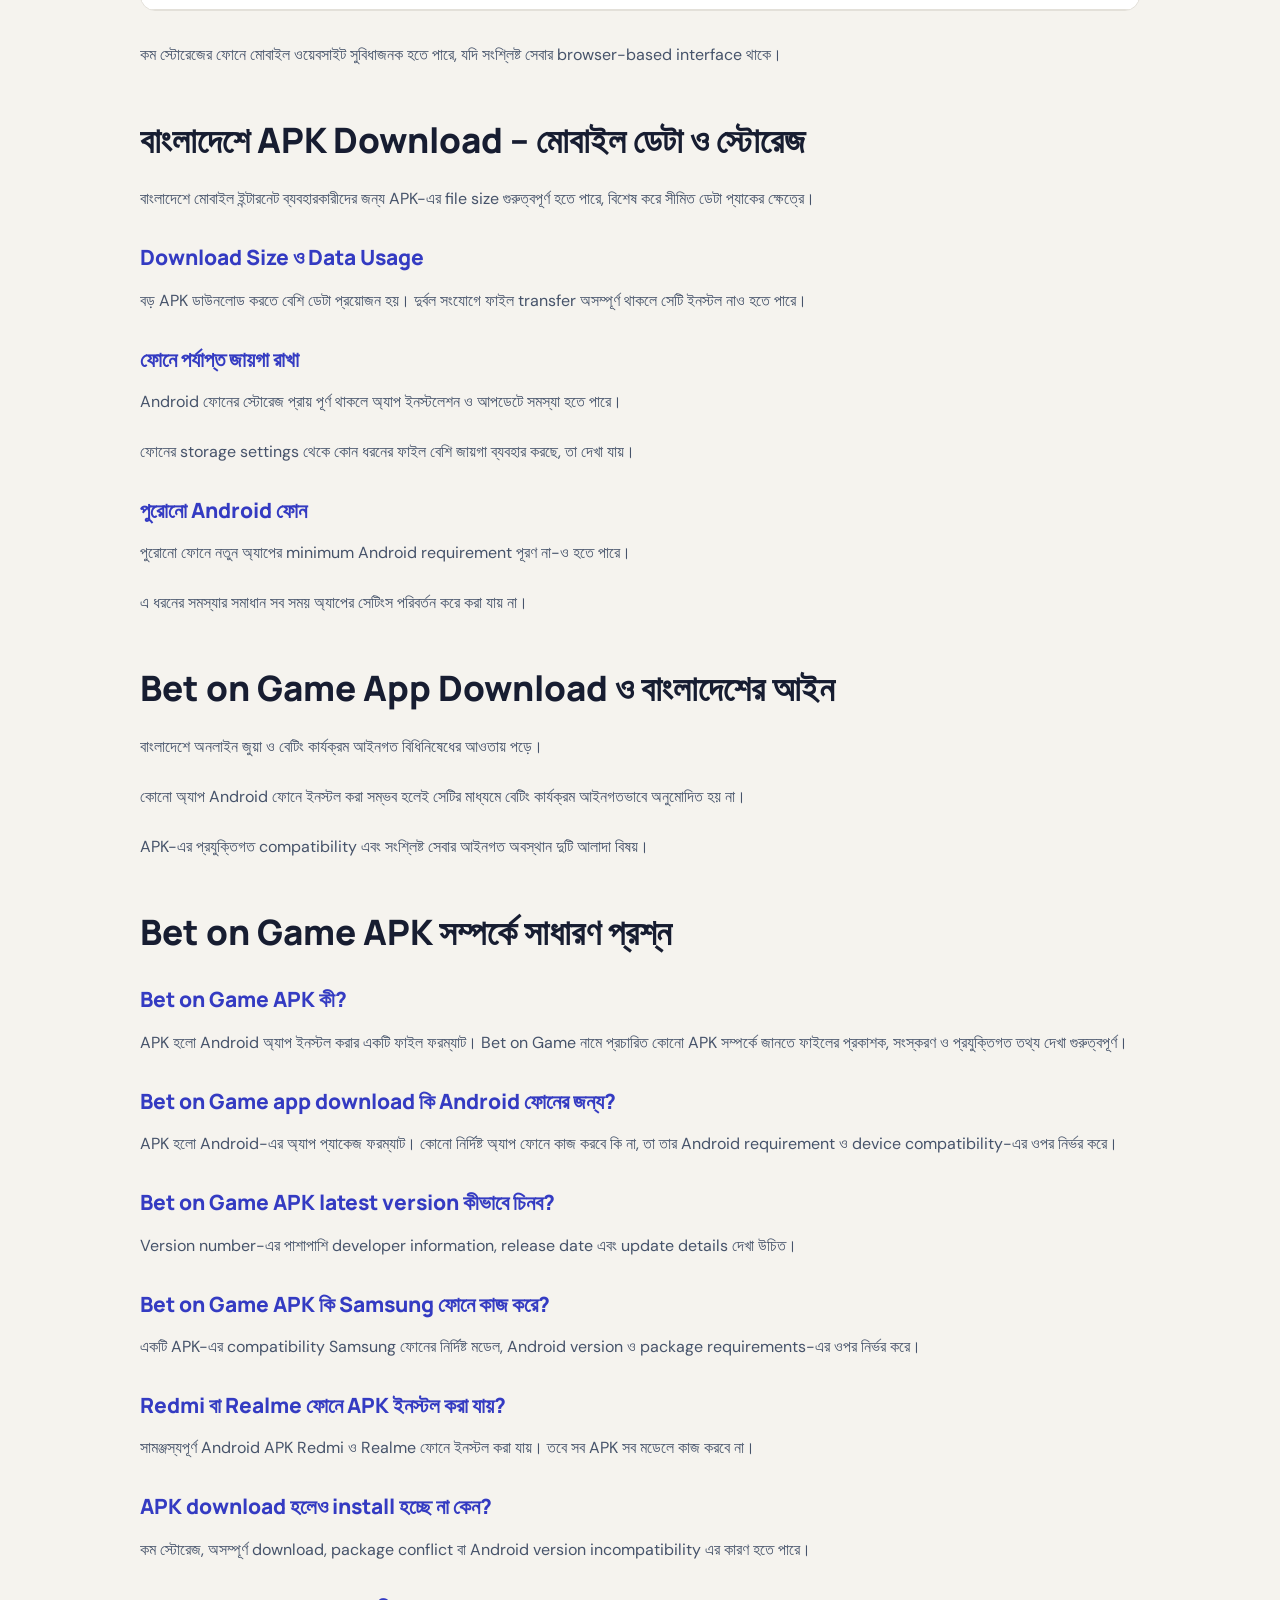
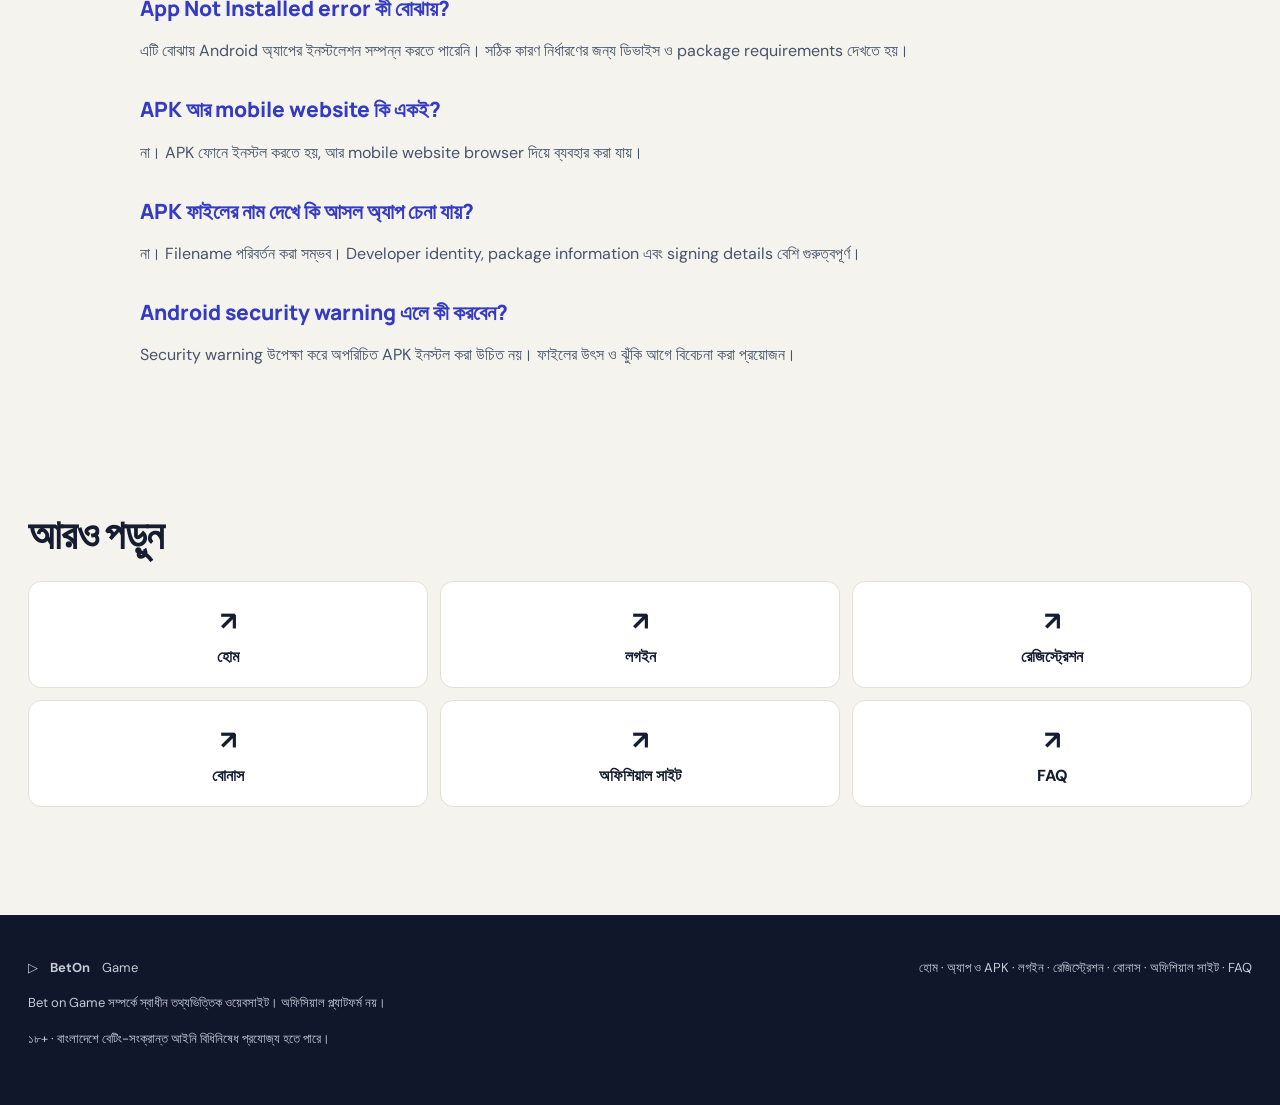
==== commit a076c7b4: "Update Bet on Game BD design" ====
--- a/app-download/index.html
+++ b/app-download/index.html
@@ -1,8 +1,9 @@
-<!doctype html><html lang="bn-BD"><head><meta charset="utf-8"><meta name="viewport" content="width=device-width, initial-scale=1"><meta name="theme-color" content="#071320"><title>Bet on Game APK Download – Android App তথ্য BD</title><meta name="description" content="Bet on Game APK download সম্পর্কে জানুন। Android অ্যাপ, APK ভার্সন, Samsung ও Redmi compatibility, ইনস্টলেশন সমস্যা এবং নিরাপত্তার তথ্য।"><meta name="google-site-verification" content="OcO6SEF6Yd6gTLhYc5qlhoDZafXLxsuk9HwTfhQTQ_E"><link rel="canonical" href="https://bet-on-game-bd.com/app-download/"><link rel="icon" href="/assets/favicon.svg" type="image/svg+xml"><link rel="stylesheet" href="/assets/style.css"><meta property="og:type" content="website"><meta property="og:locale" content="bn_BD"><meta property="og:title" content="Bet on Game APK Download – Android App তথ্য BD"><meta property="og:description" content="Bet on Game APK download সম্পর্কে জানুন। Android অ্যাপ, APK ভার্সন, Samsung ও Redmi compatibility, ইনস্টলেশন সমস্যা এবং নিরাপত্তার তথ্য।"><meta property="og:url" content="https://bet-on-game-bd.com/app-download/"><script type="application/ld+json">{"@context": "https://schema.org", "@type": "WebPage", "name": "Bet on Game APK Download – Android App তথ্য BD", "description": "Bet on Game APK download সম্পর্কে জানুন। Android অ্যাপ, APK ভার্সন, Samsung ও Redmi compatibility, ইনস্টলেশন সমস্যা এবং নিরাপত্তার তথ্য।", "url": "https://bet-on-game-bd.com/app-download/", "inLanguage": "bn-BD", "isPartOf": {"@type": "WebSite", "name": "Bet on Game Bangladesh", "url": "https://bet-on-game-bd.com/"}}</script></head><body><header class="site-header"><div class="wrap header-inner"><a class="brand" href="/" aria-label="BetOnGame home"><span class="mark">▷</span><b>BetOn</b><span>Game</span></a><button class="menu-toggle" aria-label="Toggle navigation" aria-expanded="false">☰</button><nav class="nav" aria-label="Main navigation"><a href="/app-download/">অ্যাপ ও APK</a><a href="/login/">লগইন</a><a href="/registration/">রেজিস্ট্রেশন</a><a href="/bonus-promo-code/">বোনাস</a><a href="/official-website/">অফিশিয়াল সাইট</a><a href="/faq/">FAQ</a><a class="btn" href="/go-bd-platform/" rel="nofollow sponsored">প্ল্যাটফর্মে যান ↗</a></nav></div></header><main class="wrap"><section class="page-hero"><div class="eyebrow">BetOnGame • Bangladesh</div><p class="section-lead">বাংলাদেশের ব্যবহারকারীদের জন্য তথ্য</p></section><article class="article-content"><h1>Bet on Game APK Download – Android অ্যাপ, ইনস্টলেশন ও ফোনের সামঞ্জস্য</h1>
+<!DOCTYPE html>
+<html lang="bn-BD"><head><meta charset="utf-8"/><meta content="width=device-width, initial-scale=1" name="viewport"/><meta content="#171d31" name="theme-color"/><title>Bet on Game APK Download – Android App তথ্য BD</title><meta content="Bet on Game APK download সম্পর্কে জানুন। Android অ্যাপ, APK ভার্সন, Samsung ও Redmi compatibility, ইনস্টলেশন সমস্যা এবং নিরাপত্তার তথ্য।" name="description"/><meta content="OcO6SEF6Yd6gTLhYc5qlhoDZafXLxsuk9HwTfhQTQ_E" name="google-site-verification"/><link href="https://bet-on-game-bd.com/app-download/" rel="canonical"/><link href="/assets/favicon.svg" rel="icon" type="image/svg+xml"/><link href="/assets/style.css" rel="stylesheet"/><meta content="website" property="og:type"/><meta content="bn_BD" property="og:locale"/><meta content="Bet on Game APK Download – Android App তথ্য BD" property="og:title"/><meta content="Bet on Game APK download সম্পর্কে জানুন। Android অ্যাপ, APK ভার্সন, Samsung ও Redmi compatibility, ইনস্টলেশন সমস্যা এবং নিরাপত্তার তথ্য।" property="og:description"/><meta content="https://bet-on-game-bd.com/app-download/" property="og:url"/><script type="application/ld+json">{"@context": "https://schema.org", "@type": "WebPage", "name": "Bet on Game APK Download – Android App তথ্য BD", "description": "Bet on Game APK download সম্পর্কে জানুন। Android অ্যাপ, APK ভার্সন, Samsung ও Redmi compatibility, ইনস্টলেশন সমস্যা এবং নিরাপত্তার তথ্য।", "url": "https://bet-on-game-bd.com/app-download/", "inLanguage": "bn-BD", "isPartOf": {"@type": "WebSite", "name": "Bet on Game Bangladesh", "url": "https://bet-on-game-bd.com/"}}</script></head><body><header class="site-header"><div class="wrap header-inner"><a aria-label="Bet on Game Bangladesh homepage" class="brand" href="/"><span class="brand-symbol">B<span>↗</span></span><span class="brand-word">BET<span>ON</span>GAME<small>BD EDITION</small></span></a><button aria-expanded="false" aria-label="Toggle navigation" class="menu-toggle">☰</button><nav aria-label="Main navigation" class="nav"><a href="/app-download/">অ্যাপ ও APK</a><a href="/login/">লগইন</a><a href="/registration/">রেজিস্ট্রেশন</a><a href="/bonus-promo-code/">বোনাস</a><a href="/official-website/">ওয়েবসাইট</a><a href="/faq/">FAQ</a><a class="btn nav-cta" href="/go-bd-platform/" rel="nofollow sponsored">প্ল্যাটফর্মে যান ↗</a></nav></div></header><main class="wrap"><section class="page-hero"><div class="eyebrow">BetOnGame • Bangladesh</div><p class="section-lead">বাংলাদেশের ব্যবহারকারীদের জন্য তথ্য</p></section><article class="article-content"><h1>Bet on Game APK Download – Android অ্যাপ, ইনস্টলেশন ও ফোনের সামঞ্জস্য</h1>
 <p>Bet on Game APK download খুঁজছেন? Android অ্যাপের জন্য সার্চ করলে বিভিন্ন ওয়েবসাইটে download button, version number এবং অ্যাপের স্ক্রিনশট দেখতে পারেন। কিন্তু APK ফাইল ডাউনলোড করা আর সেটি ফোনে ঠিকভাবে ইনস্টল ও ব্যবহার করতে পারা এক বিষয় নয়।</p>
 <p>বাংলাদেশে Samsung, Redmi, Realme, Vivo, Oppo, Infinix ও Tecno-সহ বিভিন্ন Android ফোন ব্যবহার করা হয়। এসব ফোনের Android version, storage এবং processor এক রকম নয়। তাই Bet on Game app download সম্পর্কে জানার সময় অ্যাপের প্রযুক্তিগত চাহিদা ও ফোনের সামঞ্জস্য বোঝা গুরুত্বপূর্ণ।</p>
 <p>এই পেজে APK ফাইলের ধরন, Android compatibility, ইনস্টলেশন সমস্যা, অ্যাপ আপডেট এবং মোবাইল নিরাপত্তার বিষয়গুলো সহজভাবে ব্যাখ্যা করা হয়েছে।</p>
-<div class="site-cta"><div><span class="kicker">BET ON GAME · BANGLADESH</span><h2>Bet on Game প্ল্যাটফর্ম সম্পর্কে আরও জানুন</h2><p>অ্যাকাউন্ট ও উপলব্ধ সেবা সম্পর্কে বিস্তারিত দেখতে বাহ্যিক প্ল্যাটফর্মে যান। লিংকটি অন্য ডোমেইনে নিয়ে যাবে।</p></div><a class="btn" href="/go-bd-platform/" rel="nofollow sponsored" aria-label="Visit Bet on Game platform">প্ল্যাটফর্মে যান ↗</a></div>
+<div class="site-cta"><div><span class="kicker">BET ON GAME · BANGLADESH</span><h2>Bet on Game প্ল্যাটফর্ম সম্পর্কে আরও জানুন</h2><p>অ্যাকাউন্ট ও উপলব্ধ সেবা সম্পর্কে বিস্তারিত দেখতে বাহ্যিক প্ল্যাটফর্মে যান। লিংকটি অন্য ডোমেইনে নিয়ে যাবে।</p></div><a aria-label="Visit Bet on Game platform" class="btn" href="/go-bd-platform/" rel="nofollow sponsored">প্ল্যাটফর্মে যান ↗</a></div>
 <h2>Bet on Game App Download – APK কীভাবে কাজ করে?</h2>
 <p>APK-এর পূর্ণরূপ Android Package Kit। এটি Android অ্যাপ ইনস্টল করার জন্য ব্যবহৃত একটি প্যাকেজ ফরম্যাট।</p>
 <p>একটি APK ফাইলের মধ্যে অ্যাপের কোড, প্রয়োজনীয় রিসোর্স এবং ইনস্টলেশন-সংক্রান্ত তথ্য থাকতে পারে। Android এই তথ্য ব্যবহার করে অ্যাপটি ডিভাইসের সঙ্গে সামঞ্জস্যপূর্ণ কি না এবং ইনস্টল করা যাবে কি না, তা নির্ধারণ করে।</p>
@@ -14,15 +15,15 @@
 <h2>Bet on Game APK Download – ফাইলের কোন তথ্য গুরুত্বপূর্ণ?</h2>
 <p>একটি APK download page-এ শুধু অ্যাপের নাম ও download button থাকলে সফটওয়্যারটি সম্পর্কে যথেষ্ট ধারণা পাওয়া যায় না।</p>
 <p>কয়েকটি প্রযুক্তিগত তথ্য ব্যবহারকারীদের জন্য বিশেষভাবে গুরুত্বপূর্ণ।</p>
-<p>&lt;text weight=&quot;medium&quot;&gt;APK Version&lt;/text&gt;</p>
+<p>&lt;text weight="medium"&gt;APK Version&lt;/text&gt;</p>
 <p>Version number দিয়ে অ্যাপের বিভিন্ন release আলাদা করা যায়। Android-এ ব্যবহারকারীদের দেখানোর জন্য version name এবং আপডেট ব্যবস্থাপনার জন্য version code থাকতে পারে।</p>
-<p>&lt;text weight=&quot;medium&quot;&gt;File Size&lt;/text&gt;</p>
+<p>&lt;text weight="medium"&gt;File Size&lt;/text&gt;</p>
 <p>APK-এর আকার জানা থাকলে ডাউনলোডে কত ডেটা লাগতে পারে, সে সম্পর্কে ধারণা পাওয়া যায়। তবে ইনস্টল হওয়ার পর অ্যাপ আরও বেশি স্টোরেজ ব্যবহার করতে পারে।</p>
-<p>&lt;text weight=&quot;medium&quot;&gt;Developer Name&lt;/text&gt;</p>
+<p>&lt;text weight="medium"&gt;Developer Name&lt;/text&gt;</p>
 <p>অ্যাপটি কোন প্রতিষ্ঠান প্রকাশ করেছে, তা জানা গুরুত্বপূর্ণ। একই নাম বা লোগো ব্যবহার করে ভিন্ন সফটওয়্যার তৈরি করা সম্ভব।</p>
-<p>&lt;text weight=&quot;medium&quot;&gt;Minimum Android Version&lt;/text&gt;</p>
+<p>&lt;text weight="medium"&gt;Minimum Android Version&lt;/text&gt;</p>
 <p>কোন Android সংস্করণ থেকে অ্যাপটি চলবে, তা অ্যাপের minimum SDK requirement-এর ওপর নির্ভর করে।</p>
-<p>&lt;text weight=&quot;medium&quot;&gt;Package ID&lt;/text&gt;</p>
+<p>&lt;text weight="medium"&gt;Package ID&lt;/text&gt;</p>
 <p>Android package ID একটি অ্যাপকে অন্য অ্যাপ থেকে আলাদা করতে সাহায্য করে। আপডেট ও package conflict বোঝার ক্ষেত্রেও এটি গুরুত্বপূর্ণ।</p>
 <h2>Bet on Game Android App – কোন ফোনে চলতে পারে?</h2>
 <p>Android ফোনের ব্র্যান্ড একা কোনো APK-এর compatibility নির্ধারণ করে না। একই কোম্পানির পুরোনো ও নতুন মডেলের মধ্যে সফটওয়্যার ও হার্ডওয়্যারের বড় পার্থক্য থাকতে পারে।</p>
@@ -122,4 +123,4 @@
 <h3>APK ফাইলের নাম দেখে কি আসল অ্যাপ চেনা যায়?</h3>
 <p>না। Filename পরিবর্তন করা সম্ভব। Developer identity, package information এবং signing details বেশি গুরুত্বপূর্ণ।</p>
 <h3>Android security warning এলে কী করবেন?</h3>
-<p>Security warning উপেক্ষা করে অপরিচিত APK ইনস্টল করা উচিত নয়। ফাইলের উৎস ও ঝুঁকি আগে বিবেচনা করা প্রয়োজন।</p></article><section class="section"><h2>আরও পড়ুন</h2><div class="quick-links"><a href="/"><span>↗</span>হোম</a><a href="/login/"><span>↗</span>লগইন</a><a href="/registration/"><span>↗</span>রেজিস্ট্রেশন</a><a href="/bonus-promo-code/"><span>↗</span>বোনাস</a><a href="/official-website/"><span>↗</span>অফিশিয়াল সাইট</a><a href="/faq/"><span>↗</span>FAQ</a></div></section></main><footer class="footer"><div class="wrap footer-inner"><div><a class="brand" href="/"><span class="mark">▷</span><b>BetOn</b><span>Game</span></a><p>Bet on Game সম্পর্কে স্বাধীন তথ্যভিত্তিক ওয়েবসাইট। অফিসিয়াল প্ল্যাটফর্ম নয়।</p><p>১৮+ · বাংলাদেশে বেটিং-সংক্রান্ত আইনি বিধিনিষেধ প্রযোজ্য হতে পারে।</p></div><div><a href="/">হোম</a> · <a href="/app-download/">অ্যাপ ও APK</a> · <a href="/login/">লগইন</a> · <a href="/registration/">রেজিস্ট্রেশন</a> · <a href="/bonus-promo-code/">বোনাস</a> · <a href="/official-website/">অফিশিয়াল সাইট</a> · <a href="/faq/">FAQ</a></div></div></footer><script src="/assets/site.js" defer></script></body></html>+<p>Security warning উপেক্ষা করে অপরিচিত APK ইনস্টল করা উচিত নয়। ফাইলের উৎস ও ঝুঁকি আগে বিবেচনা করা প্রয়োজন।</p></article><section class="section"><h2>আরও পড়ুন</h2><div class="quick-links"><a href="/"><span>↗</span>হোম</a><a href="/login/"><span>↗</span>লগইন</a><a href="/registration/"><span>↗</span>রেজিস্ট্রেশন</a><a href="/bonus-promo-code/"><span>↗</span>বোনাস</a><a href="/official-website/"><span>↗</span>অফিশিয়াল সাইট</a><a href="/faq/"><span>↗</span>FAQ</a></div></section></main><footer class="footer"><div class="wrap footer-inner"><div><a class="brand" href="/"><span class="mark">▷</span><b>BetOn</b><span>Game</span></a><p>Bet on Game সম্পর্কে স্বাধীন তথ্যভিত্তিক ওয়েবসাইট। অফিসিয়াল প্ল্যাটফর্ম নয়।</p><p>১৮+ · বাংলাদেশে বেটিং-সংক্রান্ত আইনি বিধিনিষেধ প্রযোজ্য হতে পারে।</p></div><div><a href="/">হোম</a> · <a href="/app-download/">অ্যাপ ও APK</a> · <a href="/login/">লগইন</a> · <a href="/registration/">রেজিস্ট্রেশন</a> · <a href="/bonus-promo-code/">বোনাস</a> · <a href="/official-website/">অফিশিয়াল সাইট</a> · <a href="/faq/">FAQ</a></div></div></footer><script defer="" src="/assets/site.js"></script></body></html>
--- a/assets/style.css
+++ b/assets/style.css
@@ -1,27 +1,8 @@
-@import url('https://fonts.googleapis.com/css2?family=Inter:wght@400;500;600;700;800;900&family=Outfit:wght@500;600;700;800;900&display=swap');
-:root{--bg:#071320;--panel:#101e33;--panel2:#14253d;--line:#28415b;--mint:#10e7c2;--lime:#c8ff47;--purple:#a132ff;--text:#f4f8ff;--muted:#b0c3d4}*{box-sizing:border-box}html{scroll-behavior:smooth}body{margin:0;background:var(--bg);color:var(--text);font:16px/1.65 Inter,Arial,sans-serif}body:before{content:'';position:fixed;inset:0;pointer-events:none;background:radial-gradient(circle at 85% 10%,#153d44 0,transparent 35%);opacity:.5}a{color:inherit;text-decoration:none}button{font:inherit}.wrap{max-width:1200px;margin:auto;padding:0 22px}.site-header{position:sticky;top:0;z-index:30;background:#071321f2;border-bottom:1px solid #224051;backdrop-filter:blur(14px)}.header-inner{display:flex;align-items:center;justify-content:space-between;gap:20px;min-height:76px}.brand{font:italic 900 25px Outfit,sans-serif;letter-spacing:-1px;white-space:nowrap}.brand .mark{color:var(--mint);font-style:normal}.brand b{color:#fff}.brand span:last-child{color:var(--lime)}.nav{display:flex;align-items:center;gap:20px;font-size:13px;font-weight:700}.nav a:not(.btn):hover{color:var(--mint)}.btn{display:inline-flex;justify-content:center;align-items:center;gap:10px;background:linear-gradient(180deg,#5affdd,#00d6a7);color:#042221;padding:14px 25px;border:1px solid #91ffea;border-radius:28px;font-weight:900;box-shadow:0 6px 0 #078d77,0 14px 25px #00d7ae24;transition:transform .2s,filter .2s}.btn:hover{transform:translateY(-3px);filter:brightness(1.08)}.btn:active{transform:translateY(3px);box-shadow:0 2px 0 #078d77}.btn.alt{background:linear-gradient(180deg,#d9ff79,#a4ec04);border-color:#edffae;box-shadow:0 6px 0 #6b9d00;color:#112200}.menu-toggle{display:none;background:none;color:white;border:1px solid var(--line);padding:8px 12px;border-radius:10px}.hero{padding:64px 0 36px;display:grid;grid-template-columns:1.08fr .92fr;align-items:center;gap:35px}.eyebrow{font-size:12px;font-weight:900;letter-spacing:2px;color:var(--mint);text-transform:uppercase}.hero h1,h1{font:900 clamp(40px,5.3vw,74px)/1.06 Outfit,Arial,sans-serif;letter-spacing:-2.2px;margin:18px 0}.hero h1 em,h1 em{color:var(--lime);font-style:normal}.hero p{color:var(--muted);font-size:17px;max-width:620px}.hero-actions{display:flex;flex-wrap:wrap;align-items:center;gap:16px;margin:25px 0}.mini-facts{display:flex;flex-wrap:wrap;gap:18px;color:#d7efe8;font-size:13px}.mini-facts span:before{content:'✦';color:var(--lime);margin-right:8px}.hero-art{min-height:405px;border:1px solid #2c675c;border-radius:28px;position:relative;overflow:hidden;background:radial-gradient(circle at 70% 20%,#2d0071 0,transparent 35%),radial-gradient(circle at 20% 80%,#065b4c 0,transparent 48%),linear-gradient(130deg,#0d2333,#0a1027);box-shadow:0 20px 70px #0007}.hero-art:after{content:'';position:absolute;inset:auto -15% -45% -15%;height:65%;border-radius:50%;background:#10dfac22;filter:blur(35px)}.phone{position:absolute;right:15%;top:7%;width:45%;height:88%;background:#060d15;border:8px solid #2d3845;border-radius:36px;transform:rotate(9deg);box-shadow:12px 16px 0 #0005,0 0 40px #22f2b52c;overflow:hidden;z-index:2}.phone:before{content:'';display:block;width:37%;height:15px;border-radius:0 0 12px 12px;background:#000;margin:0 auto}.phone .screen-logo{font:italic 900 21px Outfit;text-align:center;margin:18px 0;color:#fff}.screen-logo span{color:var(--mint)}.phone .screen-promo{background:linear-gradient(130deg,#45097d,#ac23e6);margin:12px;border-radius:12px;padding:14px 8px;text-align:center;font-weight:900;font-size:15px;line-height:1.3}.phone .screen-promo strong{display:block;color:var(--lime)}.phone .screen-icons{display:grid;grid-template-columns:repeat(3,1fr);gap:7px;margin:14px 10px}.phone .screen-icons i{font-style:normal;text-align:center;background:#153041;border-radius:8px;padding:8px 2px;font-size:18px}.art-orb{position:absolute;left:9%;bottom:13%;font-size:100px;filter:drop-shadow(0 12px 20px #000a);z-index:2}.art-spark{position:absolute;left:15%;top:17%;font-size:80px;color:var(--lime);opacity:.9}.section{padding:44px 0}.section h2{font:800 clamp(27px,3.4vw,40px)/1.18 Outfit;margin:0 0 12px;letter-spacing:-.7px}.section-lead{color:var(--muted);margin:0 0 24px;max-width:760px}.bonus{border:1px solid #9d38d3;border-radius:24px;padding:26px 32px;background:radial-gradient(circle at 20% 50%,#6724a6 0,transparent 37%),linear-gradient(105deg,#23103f,#150c32 62%,#37044f);display:grid;grid-template-columns:160px 1fr auto;align-items:center;gap:22px;box-shadow:0 12px 40px #0005}.gift{font-size:96px;text-align:center;filter:drop-shadow(0 8px 15px #0007)}.bonus .kicker{color:#d8c0f1;font-size:12px;text-transform:uppercase;letter-spacing:2px;font-weight:800}.bonus h2{font:800 clamp(25px,3vw,38px)/1.15 Outfit;margin:6px 0}.bonus p{color:#d6c3e5;margin:0}.cards{display:grid;grid-template-columns:repeat(3,minmax(0,1fr));gap:18px}.card{background:linear-gradient(160deg,#13273c,#0d1a2c);border:1px solid #2a485e;border-radius:19px;padding:23px;min-width:0}.card:hover{border-color:#14e2bd}.card .emoji{font-size:35px}.card h3{font:800 21px Outfit;margin:10px 0 5px}.card p{color:var(--muted);font-size:14px;margin:0}.quick-links{display:grid;grid-template-columns:repeat(6,1fr);gap:12px}.quick-links a{padding:17px 8px;background:#12273a;border:1px solid #20515a;border-radius:16px;text-align:center;font-size:13px;font-weight:800}.quick-links a span{display:block;font-size:29px;margin-bottom:7px}.quick-links a:hover{border-color:var(--mint);background:#153e44}.game-grid{display:grid;grid-template-columns:repeat(3,1fr);gap:18px}.game{position:relative;overflow:hidden;min-height:170px;display:flex;flex-direction:column;justify-content:end;padding:22px;border-radius:18px;border:1px solid #4b496f;background:radial-gradient(circle at 75% 20%,#7e1ac6,transparent 55%),linear-gradient(135deg,#0b2441,#181130)}.game:nth-child(2n){background:radial-gradient(circle at 75% 20%,#027ac6,transparent 55%),linear-gradient(135deg,#0b2441,#181130)}.game:nth-child(3n){background:radial-gradient(circle at 75% 20%,#ff4b6e,transparent 55%),linear-gradient(135deg,#0b2441,#181130)}.game .big{font-size:60px;position:absolute;right:18px;top:12px}.game h3{font:900 23px Outfit;margin:0}.game small{color:#c4d6e3}.steps{display:grid;grid-template-columns:repeat(4,1fr);gap:16px}.step{padding:20px;border:1px solid #24475a;border-radius:17px;background:#10253b}.num{display:inline-flex;width:36px;height:36px;align-items:center;justify-content:center;border-radius:50%;background:var(--mint);color:#032721;font-weight:900}.step h3{font:800 19px Outfit;margin:12px 0 5px}.step p{font-size:13px;color:var(--muted);margin:0}.page-hero{padding:68px 0 28px}.page-hero h1{font-size:clamp(40px,5vw,65px);max-width:900px}.page-hero p{max-width:770px;color:var(--muted);font-size:17px}.faq{display:grid;gap:11px;max-width:900px}.faq details{border:1px solid #2a485e;border-radius:14px;background:#101f33;padding:17px 20px}.faq summary{cursor:pointer;font-weight:800}.faq p{color:var(--muted);margin:12px 0 0}.notice{background:#10243a;border-left:3px solid var(--mint);padding:15px 20px;border-radius:10px;color:#c6d9e5}.table-wrap{overflow:auto;border:1px solid #27455e;border-radius:15px}table{border-collapse:collapse;width:100%;min-width:580px}th,td{padding:16px;text-align:left;border-bottom:1px solid #27455e}th{background:#182b43;font-size:12px;letter-spacing:1px;text-transform:uppercase}td{font-size:14px}.footer{border-top:1px solid #244156;background:#081422;padding:36px 0;margin-top:60px}.footer-inner{display:flex;justify-content:space-between;gap:20px;flex-wrap:wrap;color:#9bb1c5;font-size:13px}.footer a:hover{color:var(--mint)}.subnav{display:flex;flex-wrap:wrap;gap:12px;margin:22px 0}.subnav a{border:1px solid #285166;padding:8px 15px;border-radius:20px;font-size:13px}.subnav a:hover{background:#123d42}.small{font-size:12px;color:var(--muted)}.badge{display:inline-block;border:1px solid #376f65;color:#b9f8df;border-radius:99px;padding:4px 12px;font-size:12px;font-weight:700}
-@media(max-width:950px){.nav{gap:10px}.nav a{font-size:12px}.hero{grid-template-columns:1fr 1fr}.bonus{grid-template-columns:110px 1fr}.bonus .btn{grid-column:2;justify-self:start}.quick-links{grid-template-columns:repeat(3,1fr)}}@media(max-width:720px){.header-inner{min-height:66px}.menu-toggle{display:block}.nav{display:none;position:absolute;left:0;right:0;top:66px;background:#0b1b2b;padding:22px;flex-direction:column;align-items:stretch;border-bottom:1px solid var(--line)}.nav.open{display:flex}.nav a{font-size:15px}.nav .btn{width:100%}.hero{padding-top:36px;grid-template-columns:1fr;gap:18px}.hero h1{font-size:clamp(39px,10vw,57px);letter-spacing:-1.5px}.hero p{font-size:15px}.hero-art{min-height:310px}.phone{width:40%;right:18%;border-width:6px;border-radius:28px}.phone .screen-logo{font-size:15px;margin:10px 0}.phone .screen-promo{font-size:11px;margin:7px;padding:9px 4px}.phone .screen-icons i{font-size:13px}.art-orb{font-size:70px}.bonus{grid-template-columns:1fr;padding:24px;gap:9px}.gift{font-size:68px;text-align:left}.bonus .btn{grid-column:auto;justify-self:stretch}.cards,.game-grid{grid-template-columns:1fr 1fr}.steps{grid-template-columns:1fr 1fr}.quick-links{grid-template-columns:repeat(3,1fr)}.section{padding:31px 0}.page-hero{padding-top:43px}.page-hero h1{letter-spacing:-1.5px}.footer-inner{display:block}}@media(max-width:430px){.wrap{padding:0 17px}.hero-art{min-height:270px}.phone{height:86%;top:8%;width:44%;right:12%}.cards,.game-grid,.steps{grid-template-columns:1fr}.quick-links{grid-template-columns:repeat(2,1fr)}.hero-actions .btn{width:100%}}
-
-/* Bengali editorial layout; preserve original BetOnGame art direction */
-body{font-family:Inter,"Noto Sans Bengali","Hind Siliguri",Arial,sans-serif}
-.article-content{max-width:1000px;margin:0 auto;padding:22px 0 48px;overflow-wrap:anywhere}
-.article-content>h1{font:800 clamp(33px,4.5vw,56px)/1.3 Inter,Arial,sans-serif;letter-spacing:-.6px;margin:10px 0 26px}
-.article-content>h2{font:800 clamp(24px,3vw,35px)/1.4 Inter,Arial,sans-serif;letter-spacing:0;margin:42px 0 18px;color:#f8fcff}
-.article-content>h3{font:800 21px/1.5 Inter,Arial,sans-serif;margin:28px 0 10px;color:var(--lime)}
-.article-content>h4{font:800 18px/1.5 Inter,Arial,sans-serif;margin:24px 0 10px}
-.article-content>p{font-size:16px;line-height:1.95;color:#cbd9e6;margin:0 0 17px}
-.article-content .table-wrap{margin:20px 0 28px}
-.article-content td,.article-content th{line-height:1.7;min-width:110px}
-.article-content tr:nth-child(even){background:#102037}
-.site-cta{display:flex;align-items:center;justify-content:space-between;gap:24px;padding:27px 32px;border:1px solid #a54bd8;border-radius:24px;background:radial-gradient(circle at 0% 20%,#4a2475,transparent 52%),linear-gradient(110deg,#1a1033,#111b36);margin:34px 0 38px;box-shadow:0 15px 40px #0004}
-.site-cta h2{font:800 clamp(22px,2.5vw,29px)/1.4 Inter,Arial,sans-serif;margin:8px 0}
-.site-cta p{color:#d5cce8;line-height:1.8;margin:0}
-.site-cta .kicker{font-size:11px;color:var(--lime);font-weight:800;letter-spacing:1px}
-.site-cta .btn{flex-shrink:0}
-.page-hero{padding-bottom:0}
-.hero h1{font-size:clamp(36px,4.6vw,60px);line-height:1.28;letter-spacing:-1px}
-.nav{gap:12px}.nav a{font-size:12px}
-.quick-links{grid-template-columns:repeat(3,1fr)}
-@media(max-width:950px){.site-cta{flex-direction:column;align-items:stretch}.nav{gap:7px}.nav a{font-size:11px}}
-@media(max-width:720px){.article-content{padding-top:12px}.article-content>h2{margin-top:32px}.site-cta{padding:22px 18px;border-radius:18px}.site-cta .btn{width:100%}.quick-links{grid-template-columns:repeat(2,minmax(0,1fr))}.hero{padding-top:30px}.hero h1{font-size:clamp(33px,8vw,46px)}}
-@media(max-width:430px){.quick-links{grid-template-columns:repeat(2,minmax(0,1fr))}.article-content>p{font-size:15px}.article-content>h1{font-size:32px}}
+@import url('https://fonts.googleapis.com/css2?family=DM+Sans:wght@400;500;600;700;800&family=Manrope:wght@400;500;600;700;800&display=swap');
+:root{--ink:#171d31;--muted:#677184;--paper:#f5f3ee;--white:#fff;--line:#e3e0d9;--orange:#ff6b35;--orange-dark:#c6401d;--blue:#343bc2;--deep:#11172b;--lime:#c9fa5c}
+*{box-sizing:border-box}html{scroll-behavior:smooth}body{margin:0;background:var(--paper);color:var(--ink);font:16px/1.7 'DM Sans','Noto Sans Bengali',Arial,sans-serif}a{text-decoration:none;color:inherit}button{font:inherit}.wrap{max-width:1280px;padding:0 28px;margin:auto}.site-header{position:sticky;top:0;z-index:50;background:#faf9f6f5;border-bottom:1px solid var(--line);backdrop-filter:blur(18px)}.header-inner{min-height:84px;display:flex;align-items:center;justify-content:space-between;gap:25px}.brand{display:flex;align-items:center;gap:12px;white-space:nowrap}.brand-symbol{display:flex;align-items:center;justify-content:center;width:43px;height:43px;border-radius:13px;background:var(--orange);color:white;font:900 28px Manrope;transform:rotate(-7deg);box-shadow:4px 4px 0 #171d31}.brand-symbol span{font-size:12px;margin-left:-3px;margin-top:-18px}.brand-word{font:900 21px/1.05 Manrope;letter-spacing:-1.1px}.brand-word>span{color:var(--orange)}.brand-word small{display:block;font:800 9px/1.4 Manrope;letter-spacing:3px;color:#888b96}.nav{display:flex;align-items:center;gap:20px;font-size:13px;font-weight:800}.nav a:not(.btn):hover{color:var(--orange)}.btn{display:inline-flex;align-items:center;justify-content:center;gap:18px;border-radius:11px;background:var(--orange);border:1px solid #e95827;color:#fff;padding:15px 25px;font-weight:900;box-shadow:0 5px 0 var(--orange-dark),0 15px 25px #ff6b3526;transition:transform .2s}.btn:hover{transform:translateY(-3px)}.btn:active{transform:translateY(3px);box-shadow:0 2px 0 var(--orange-dark)}.nav-cta{font-size:12px;padding:11px 15px}.menu-toggle{display:none;background:transparent;border:1px solid var(--line);border-radius:9px;padding:9px 14px}.hero{display:grid;grid-template-columns:minmax(0,.88fr) minmax(0,1.12fr);gap:36px;align-items:center;padding:58px 0 75px;min-height:600px}.hero-copy{position:relative;z-index:2}.eyebrow{font:900 11px Manrope;letter-spacing:2.2px;color:var(--blue);text-transform:uppercase}.eyebrow-dot{display:inline-block;width:8px;height:8px;border-radius:50%;background:var(--orange);margin-right:7px}.hero h1{font:900 clamp(39px,4.5vw,66px)/1.14 Manrope,'Noto Sans Bengali',sans-serif;letter-spacing:-2px;margin:22px 0}.hero p{font-size:17px;line-height:1.9;color:#586277;max-width:590px}.hero-actions{display:flex;align-items:center;flex-wrap:wrap;gap:20px;margin:32px 0}.hero-secondary{font-size:13px;font-weight:800;border-bottom:2px solid var(--ink);padding-bottom:7px}.hero-secondary span{color:var(--orange)}.mini-facts{display:flex;gap:14px;flex-wrap:wrap;font-size:12px;font-weight:700;color:#6a7180}.mini-facts span:before{content:'✓';color:var(--orange);margin-right:6px;font-weight:900}.hero-visual{position:relative;border-radius:28px 90px 28px 28px;overflow:hidden;min-height:470px;background:#071c20;box-shadow:22px 24px 0 #e5e2dc,0 22px 65px #17253c35}.hero-visual img{display:block;width:100%;height:470px;object-fit:cover;object-position:center}.visual-stamp{position:absolute;right:20px;bottom:20px;display:flex;align-items:center;gap:8px;background:#f7f3e8;color:var(--ink);border-radius:10px;padding:10px 15px;box-shadow:0 10px 30px #0005}.visual-stamp span{font:900 26px Manrope;color:var(--orange)}.visual-stamp small{font:800 9px/1.4 Manrope;letter-spacing:1px}.section{padding:48px 0}.section h2,.section-head h2{font:900 clamp(27px,3.2vw,41px)/1.3 Manrope,'Noto Sans Bengali',sans-serif;letter-spacing:-.7px;margin:10px 0 20px}.section-lead{color:var(--muted)}.explore{margin:0 0 50px}.section-head{display:flex;align-items:end;justify-content:space-between;gap:20px;margin:0 0 24px}.section-head>a{font-weight:800;font-size:13px;color:var(--blue)}.explore-grid{display:grid;grid-template-columns:repeat(4,minmax(0,1fr));gap:16px}.explore-card{overflow:hidden;background:white;border:1px solid var(--line);border-radius:18px;padding:10px 10px 18px;box-shadow:0 8px 30px #16263c09;transition:transform .2s}.explore-card:hover{transform:translateY(-5px)}.explore-card img{display:block;width:100%;aspect-ratio:1.5;object-fit:cover;border-radius:12px}.explore-card>span{display:block;color:var(--orange);font:900 10px Manrope;letter-spacing:1.6px;margin:16px 12px 6px}.explore-card h3{font-size:21px;margin:0 12px}.explore-card p{font-size:13px;color:var(--muted);margin:5px 12px}.article-content{max-width:1000px;margin:auto;padding:24px 0 60px;overflow-wrap:anywhere}.article-content>h1{font:900 clamp(30px,4vw,50px)/1.3 Manrope,'Noto Sans Bengali';margin:15px 0 26px}.article-content>h2{font:900 clamp(25px,3vw,35px)/1.4 Manrope,'Noto Sans Bengali';margin:45px 0 18px}.article-content>h3{font:800 21px/1.4 Manrope,'Noto Sans Bengali';margin:28px 0 12px;color:var(--blue)}.article-content>p{font-size:16px;line-height:2;color:#46536a;margin:0 0 18px}.site-cta{display:flex;align-items:center;justify-content:space-between;gap:28px;margin:34px 0 42px;padding:30px 34px;border-radius:20px;background:var(--deep);color:#fff;box-shadow:12px 12px 0 #e6e0d6}.site-cta .kicker{color:var(--lime);font:900 10px Manrope;letter-spacing:2px}.site-cta h2{font:900 clamp(21px,2.5vw,29px)/1.4 Manrope,'Noto Sans Bengali';margin:9px 0}.site-cta p{color:#c7d0e0;line-height:1.8;margin:0}.site-cta .btn{flex-shrink:0}.table-wrap{overflow-x:auto;margin:20px 0 28px;border:1px solid var(--line);border-radius:15px;background:white}table{border-collapse:collapse;width:100%;min-width:570px}td,th{padding:16px;text-align:left;border-bottom:1px solid var(--line);font-size:14px;line-height:1.6}th{background:#eeeae2;color:#26314b;font:900 12px Manrope;letter-spacing:.6px}tr:nth-child(even){background:#fbfaf7}.bonus{display:grid;grid-template-columns:110px 1fr auto;align-items:center;gap:20px;padding:28px;background:#171d31;color:white;border-radius:20px;margin:20px 0}.bonus .gift{font-size:68px}.bonus h2{font-size:27px;line-height:1.4;margin:5px 0}.bonus p{color:#c8d0dc}.bonus .kicker{font-size:11px;color:var(--lime)}.cards,.game-grid{display:grid;grid-template-columns:repeat(3,1fr);gap:16px}.card,.game,.step{background:white;border:1px solid var(--line);border-radius:17px;padding:23px;min-width:0}.card h3,.game h3,.step h3{font-size:20px;margin:8px 0}.card p,.game p,.step p{color:var(--muted);font-size:14px}.card .emoji,.game .big{font-size:42px}.quick-links{display:grid;grid-template-columns:repeat(3,1fr);gap:12px}.quick-links a{background:white;border:1px solid var(--line);padding:17px;border-radius:13px;font-weight:800;text-align:center}.quick-links a span{display:block;font-size:26px}.steps{display:grid;grid-template-columns:repeat(4,1fr);gap:14px}.num{display:inline-grid;place-items:center;background:var(--orange);color:white;width:36px;height:36px;border-radius:9px;font-weight:900}.page-hero{padding:60px 0 20px}.page-hero h1{font:900 clamp(36px,5vw,60px)/1.3 Manrope,'Noto Sans Bengali';margin:14px 0}.page-hero p{color:var(--muted);max-width:800px}.faq details{background:white;border:1px solid var(--line);border-radius:12px;margin:10px 0;padding:17px}.faq summary{font-weight:800;cursor:pointer}.notice{background:#fff3e9;border-left:4px solid var(--orange);padding:17px;border-radius:8px}.subnav{display:flex;gap:10px;flex-wrap:wrap;margin:20px 0}.subnav a,.badge{background:white;border:1px solid var(--line);border-radius:30px;padding:8px 14px;font-size:12px;font-weight:800}.small{color:var(--muted);font-size:12px}.footer{background:var(--deep);color:#c3cbd7;padding:42px 0;margin-top:60px}.footer-inner{display:flex;justify-content:space-between;flex-wrap:wrap;gap:20px;font-size:13px}
+@media(max-width:1050px){.nav{gap:10px}.nav a{font-size:11px}.hero{gap:22px}.hero-visual,.hero-visual img{min-height:390px;height:390px}.explore-grid{grid-template-columns:repeat(2,1fr)}}
+@media(max-width:760px){.wrap{padding:0 18px}.header-inner{min-height:68px}.brand-word{font-size:18px}.brand-symbol{width:36px;height:36px;font-size:23px}.menu-toggle{display:block}.nav{display:none;position:absolute;top:68px;left:0;right:0;background:#faf9f6;padding:20px;flex-direction:column;align-items:stretch;border-bottom:1px solid var(--line);box-shadow:0 20px 30px #0002}.nav.open{display:flex}.nav a{font-size:15px}.hero{grid-template-columns:1fr;gap:25px;padding:35px 0 55px}.hero h1{font-size:clamp(34px,8vw,48px);letter-spacing:-1.2px}.hero p{font-size:15px}.hero-visual{min-height:0;height:auto;border-radius:19px 45px 19px 19px;box-shadow:10px 12px 0 #e5e2dc}.hero-visual img{height:auto;aspect-ratio:1.3;object-fit:cover;object-position:center}.visual-stamp{bottom:12px;right:12px}.hero-actions .btn{flex:1}.explore-grid{grid-template-columns:repeat(2,minmax(0,1fr));gap:10px}.explore-card h3{font-size:17px}.explore-card p{font-size:12px}.section-head{align-items:start}.section-head>a{white-space:nowrap}.site-cta{flex-direction:column;align-items:stretch;padding:24px 20px;box-shadow:6px 7px 0 #e6e0d6}.site-cta .btn{width:100%}.bonus{grid-template-columns:1fr}.bonus .gift{font-size:55px}.cards,.game-grid,.steps{grid-template-columns:1fr 1fr}.quick-links{grid-template-columns:repeat(2,1fr)}.article-content>p{font-size:15px}.footer-inner{display:block}}
+@media(max-width:460px){.hero-actions{align-items:stretch;flex-direction:column}.hero-actions .btn{width:100%}.hero-secondary{text-align:center}.explore-grid{grid-template-columns:1fr 1fr}.explore-card{padding:7px 7px 14px}.explore-card>span{font-size:9px;margin:10px 7px 5px}.explore-card h3,.explore-card p{margin-left:7px;margin-right:7px}.cards,.game-grid,.steps{grid-template-columns:1fr}.section-head h2{font-size:24px}.hero-visual img{aspect-ratio:1.12}}
+/* Mobile tables: data cards rather than sideways scroll */
+@media(max-width:650px){.article-content .table-wrap{overflow:visible;border:0;background:none}.article-content table,.article-content tbody{display:block;width:100%;min-width:0}.article-content table tr:first-child{display:none}.article-content table tr{display:block;background:white!important;border:1px solid var(--line);border-radius:13px;padding:13px 16px;margin:0 0 10px}.article-content table td{display:block;border:0;padding:7px 0;font-size:14px;min-width:0}.article-content table td:first-child{font-weight:900;color:var(--ink);border-bottom:1px dashed var(--line);padding-bottom:10px}.article-content table td:last-child{color:#59657b}}
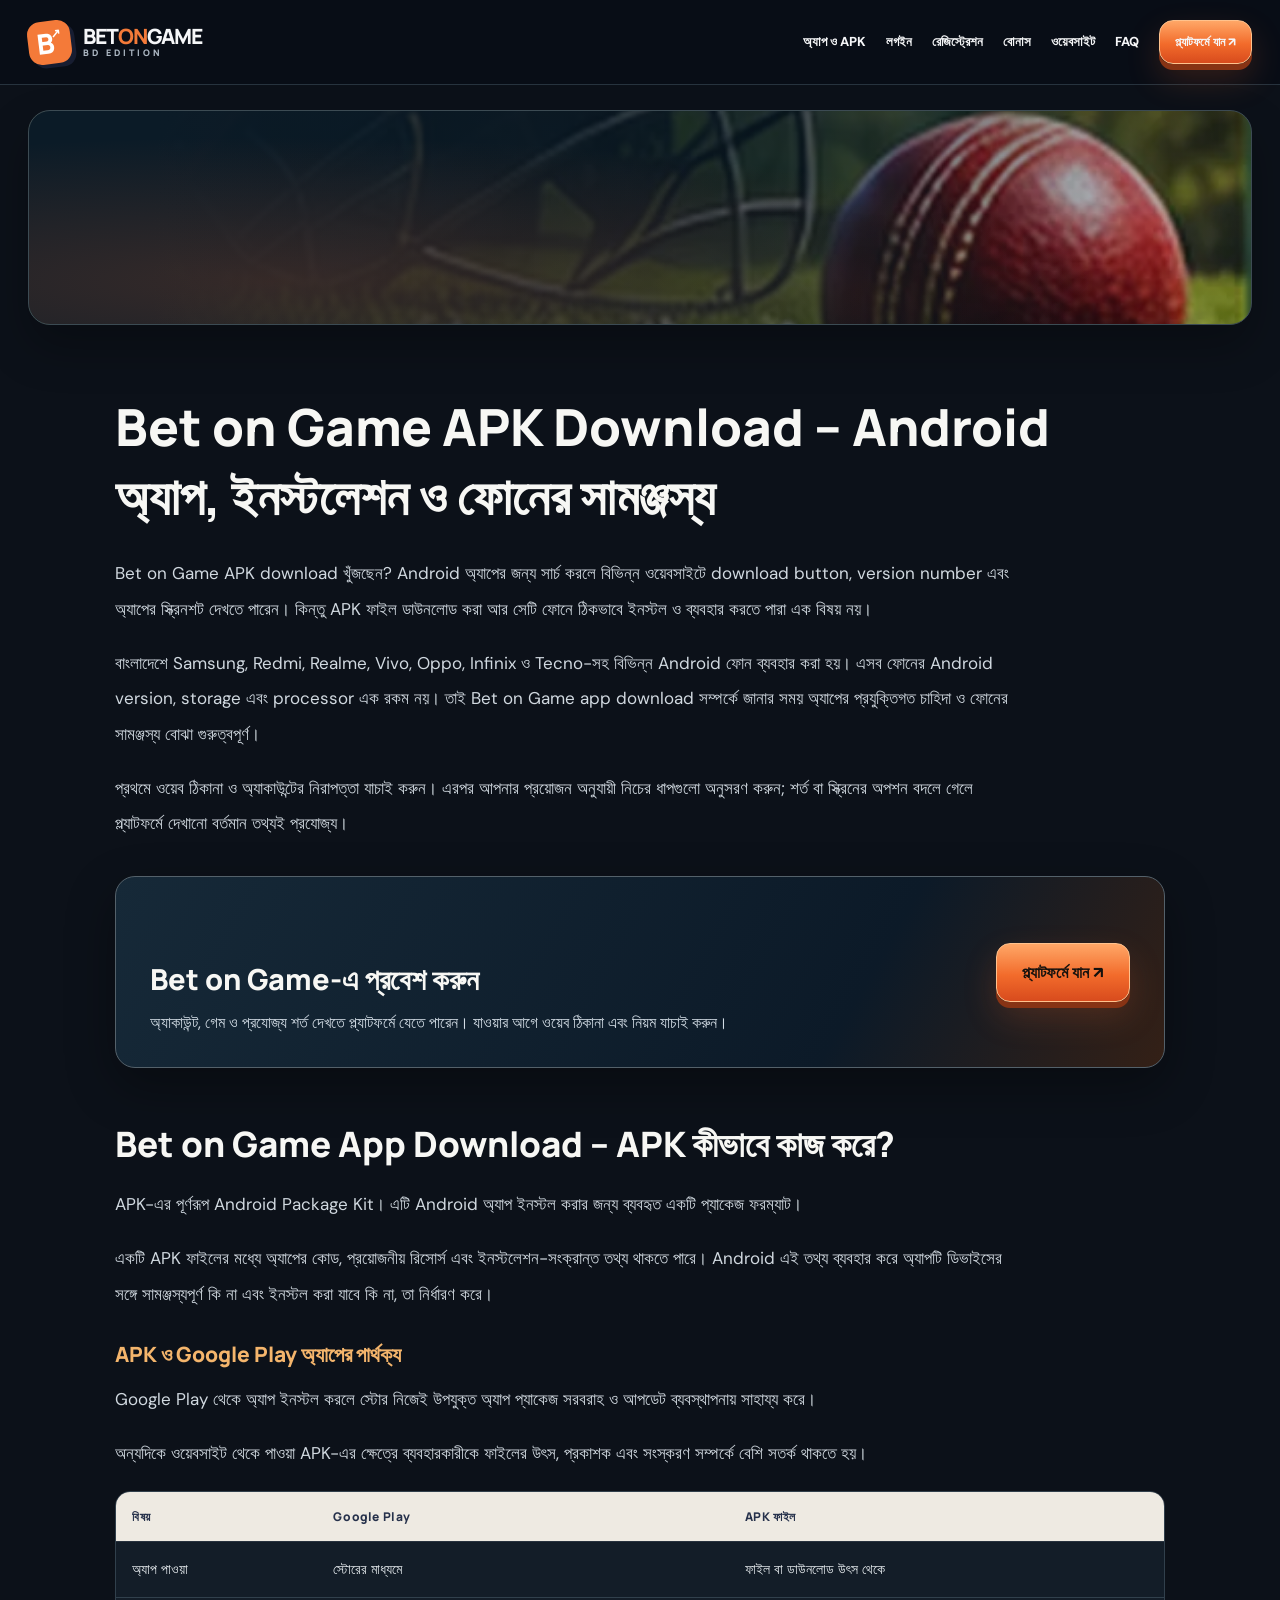
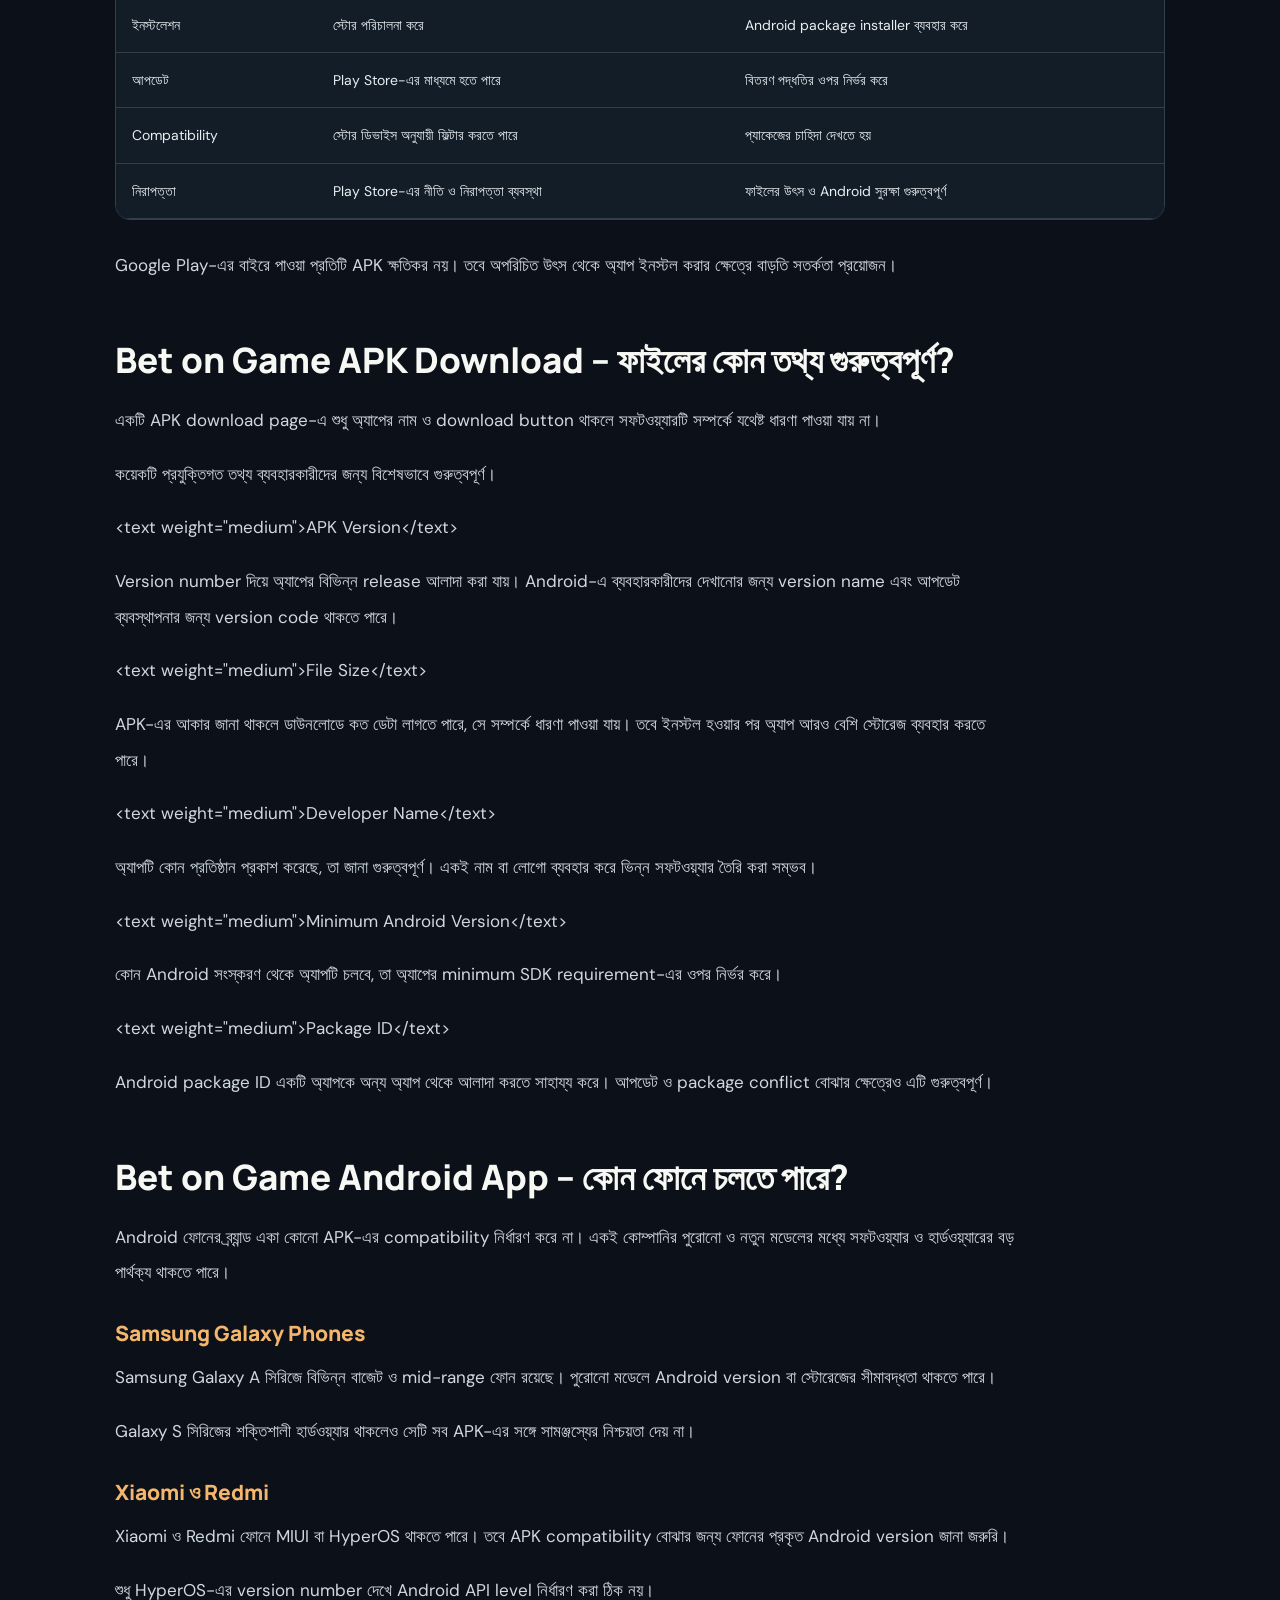
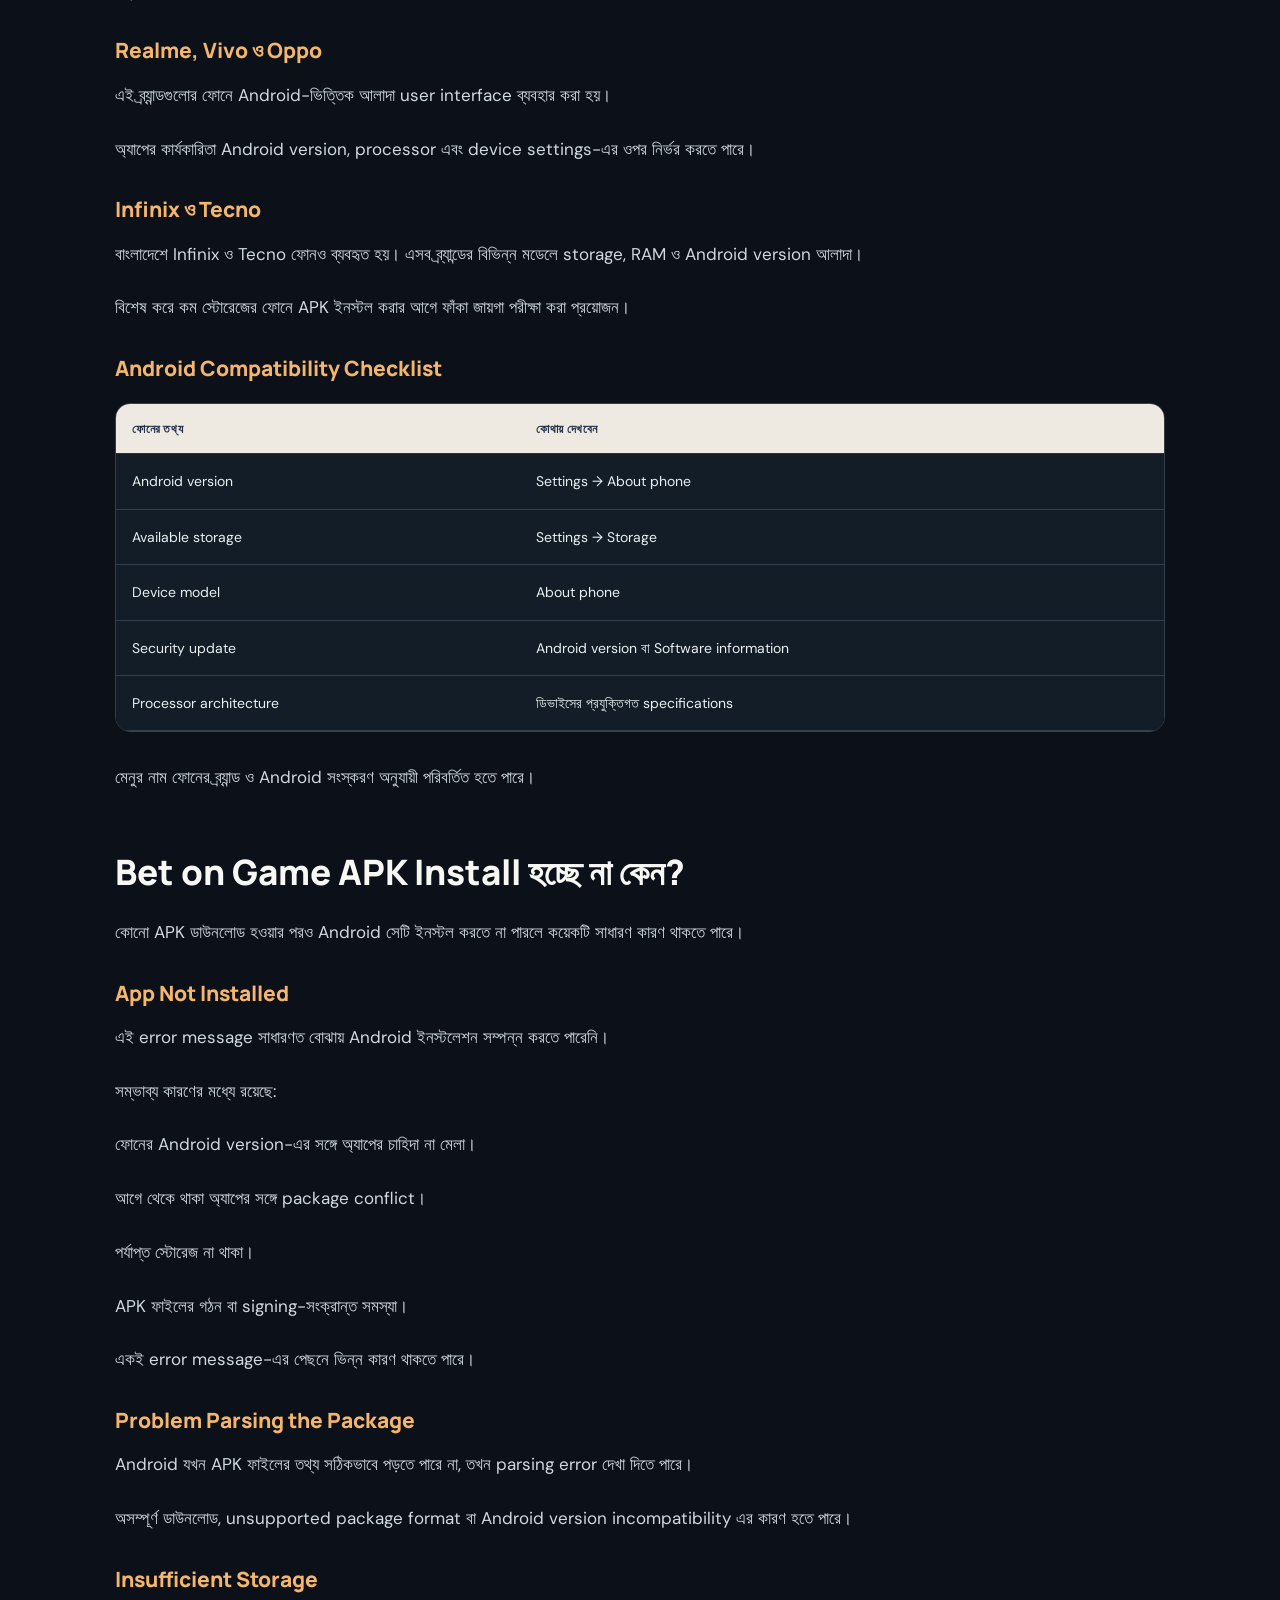
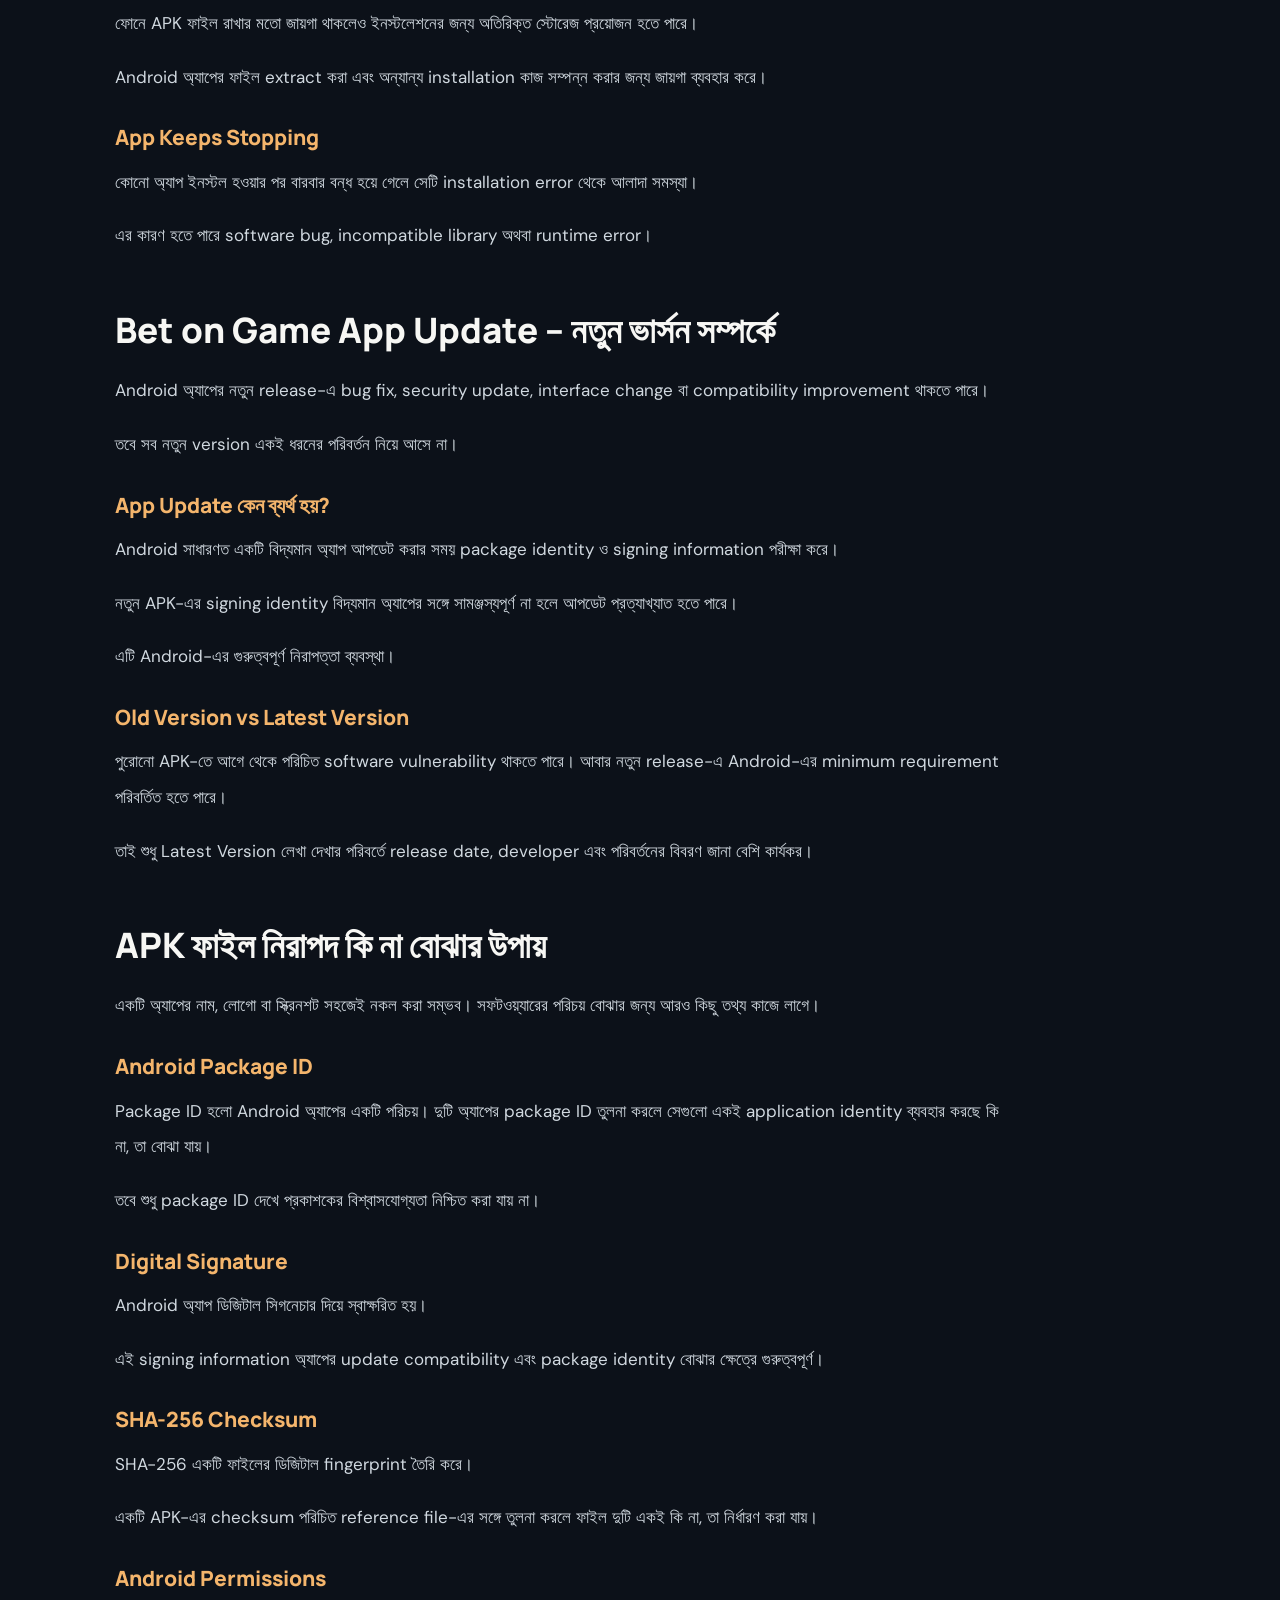
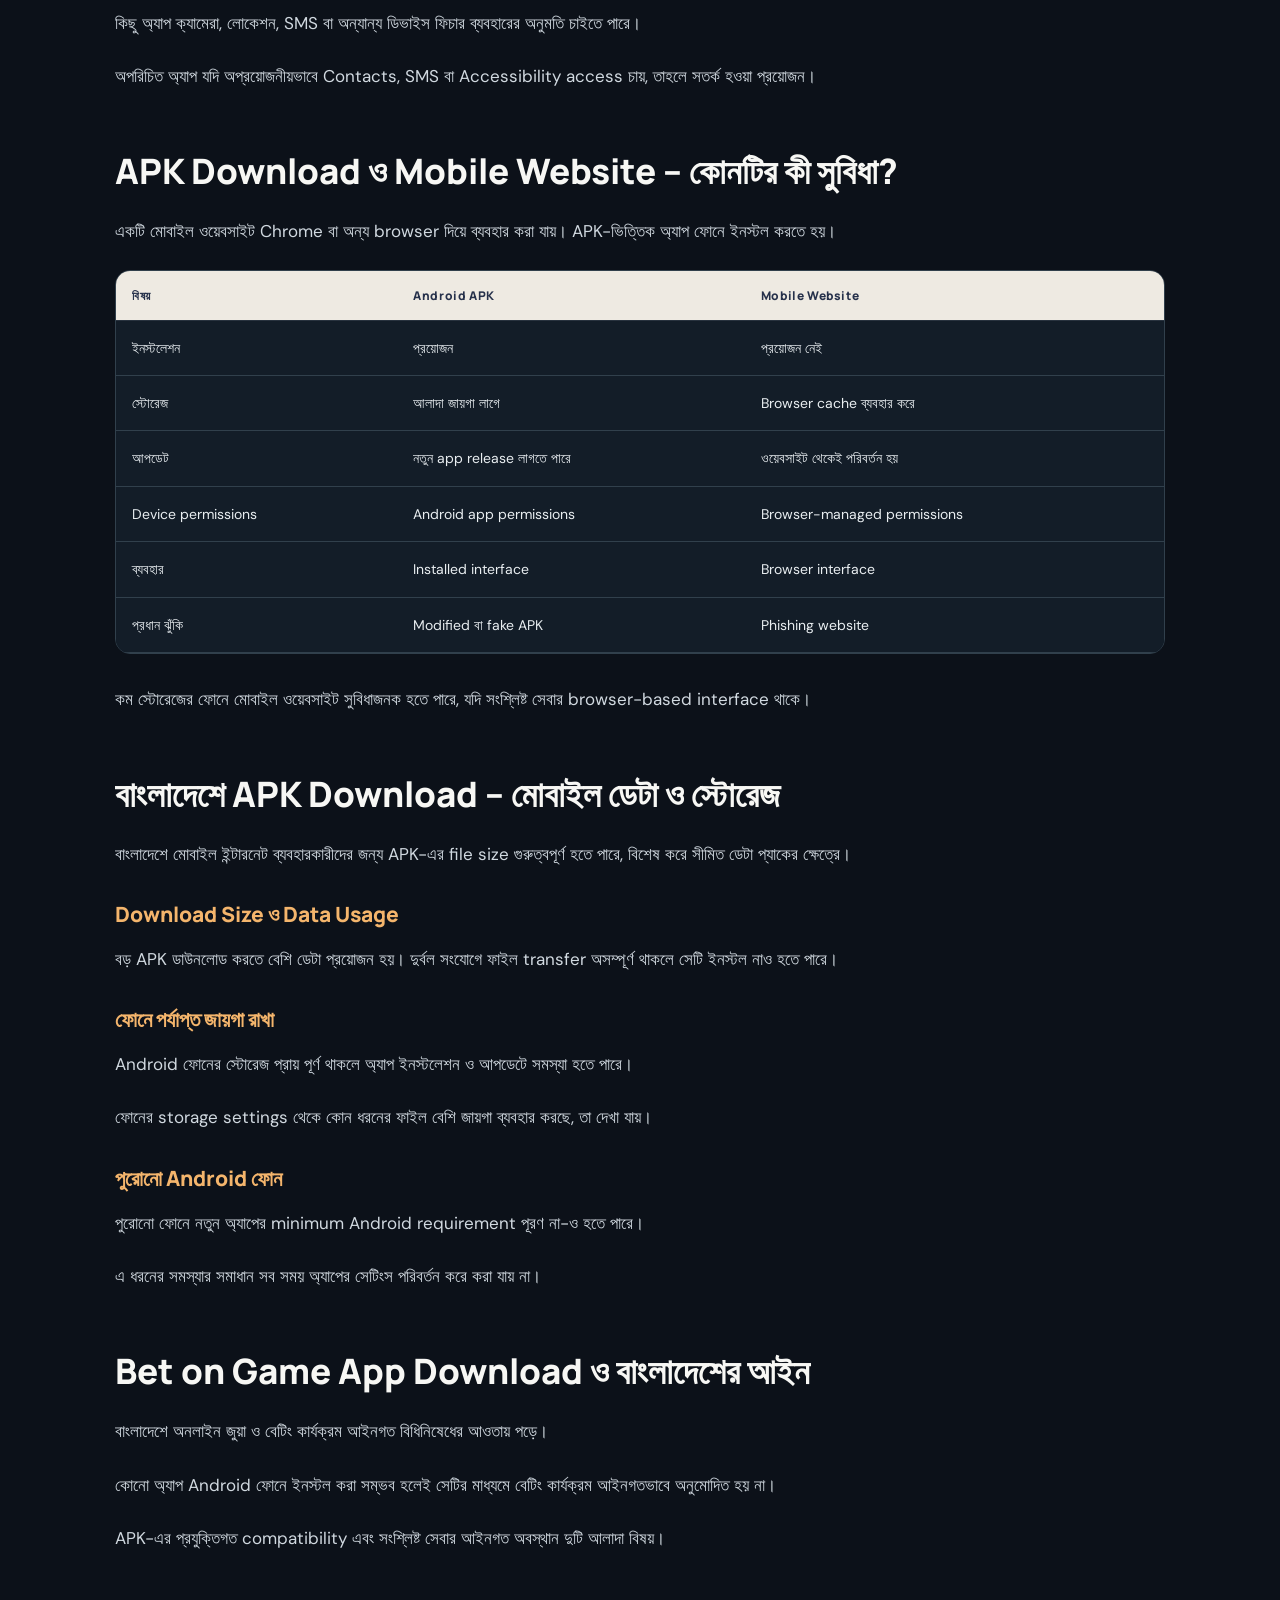
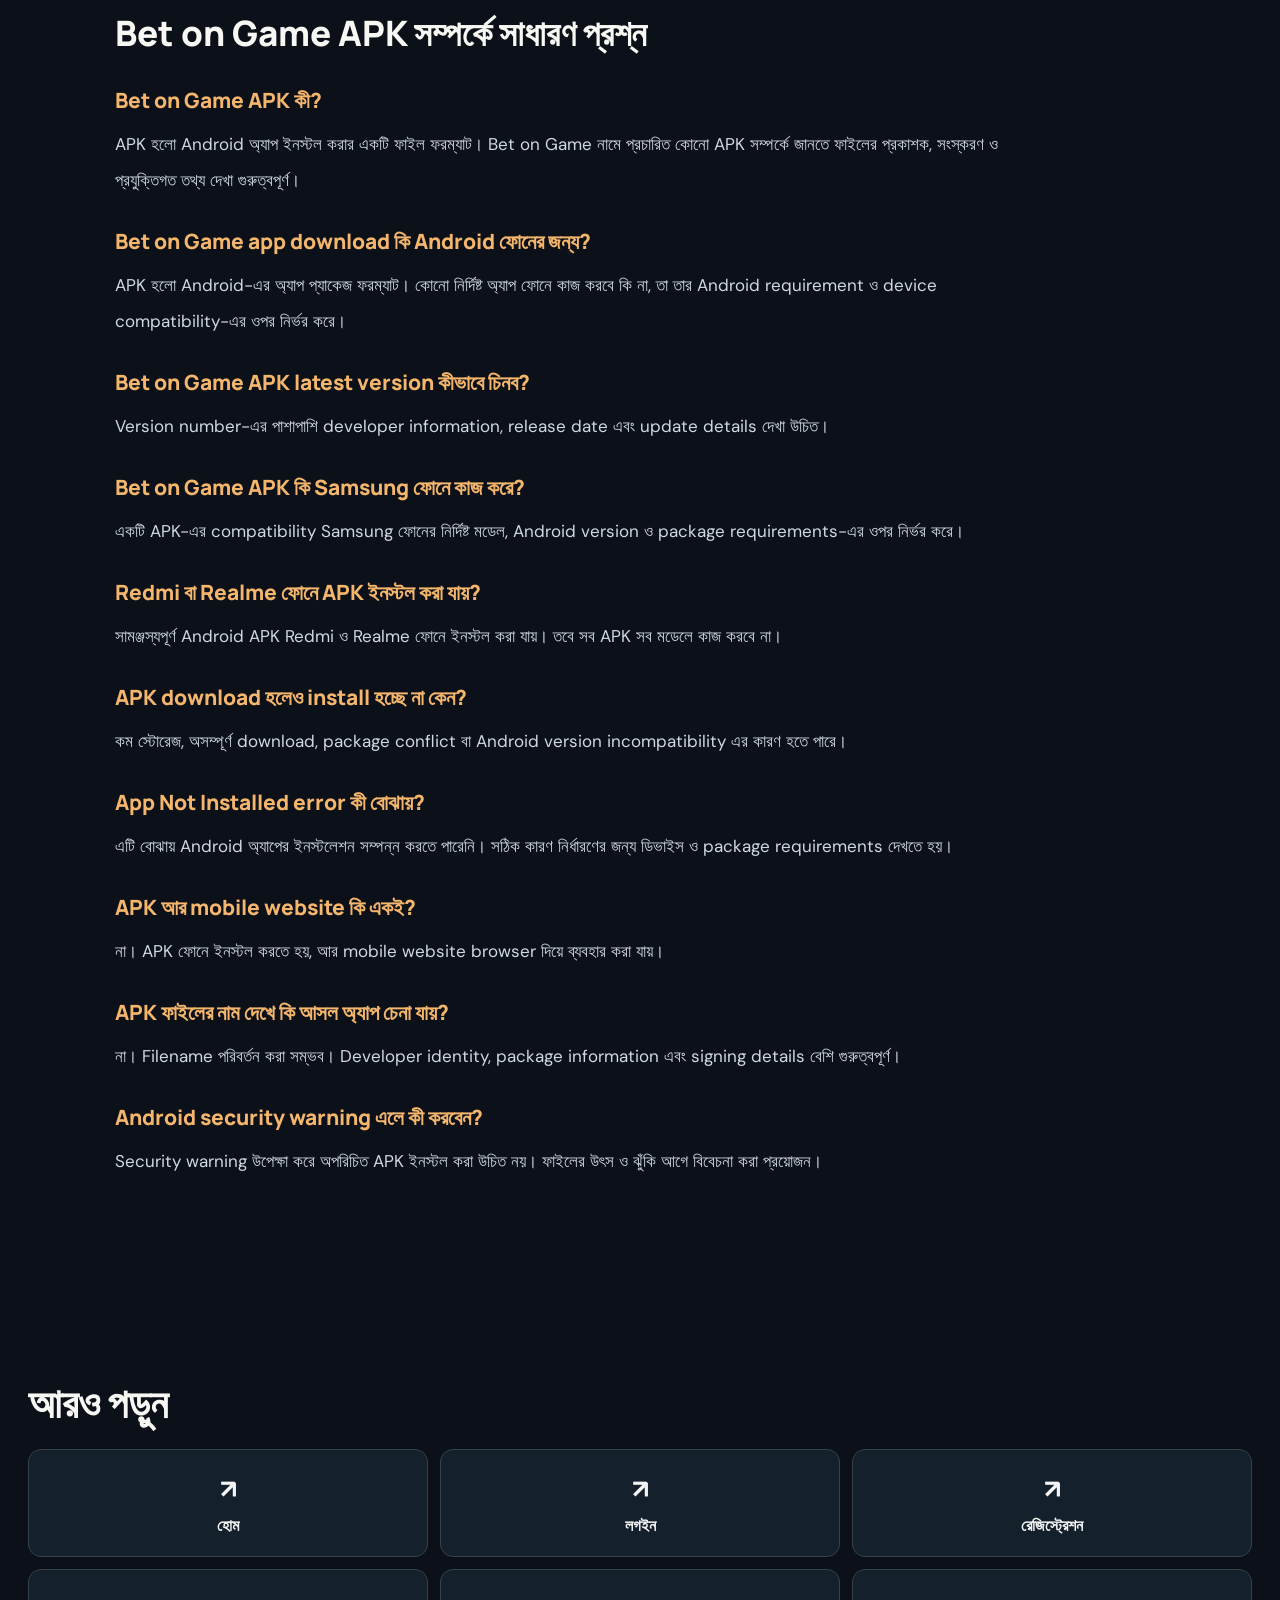
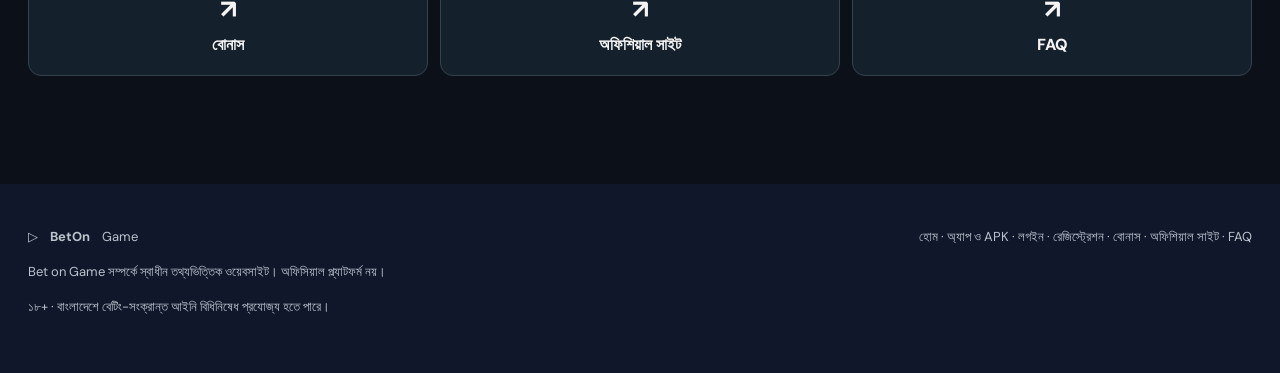
==== commit ca5cdec4: "Update Bet on Game BD design" ====
--- a/app-download/index.html
+++ b/app-download/index.html
@@ -1,9 +1,10 @@
 <!DOCTYPE html>
-<html lang="bn-BD"><head><meta charset="utf-8"/><meta content="width=device-width, initial-scale=1" name="viewport"/><meta content="#171d31" name="theme-color"/><title>Bet on Game APK Download – Android App তথ্য BD</title><meta content="Bet on Game APK download সম্পর্কে জানুন। Android অ্যাপ, APK ভার্সন, Samsung ও Redmi compatibility, ইনস্টলেশন সমস্যা এবং নিরাপত্তার তথ্য।" name="description"/><meta content="OcO6SEF6Yd6gTLhYc5qlhoDZafXLxsuk9HwTfhQTQ_E" name="google-site-verification"/><link href="https://bet-on-game-bd.com/app-download/" rel="canonical"/><link href="/assets/favicon.svg" rel="icon" type="image/svg+xml"/><link href="/assets/style.css" rel="stylesheet"/><meta content="website" property="og:type"/><meta content="bn_BD" property="og:locale"/><meta content="Bet on Game APK Download – Android App তথ্য BD" property="og:title"/><meta content="Bet on Game APK download সম্পর্কে জানুন। Android অ্যাপ, APK ভার্সন, Samsung ও Redmi compatibility, ইনস্টলেশন সমস্যা এবং নিরাপত্তার তথ্য।" property="og:description"/><meta content="https://bet-on-game-bd.com/app-download/" property="og:url"/><script type="application/ld+json">{"@context": "https://schema.org", "@type": "WebPage", "name": "Bet on Game APK Download – Android App তথ্য BD", "description": "Bet on Game APK download সম্পর্কে জানুন। Android অ্যাপ, APK ভার্সন, Samsung ও Redmi compatibility, ইনস্টলেশন সমস্যা এবং নিরাপত্তার তথ্য।", "url": "https://bet-on-game-bd.com/app-download/", "inLanguage": "bn-BD", "isPartOf": {"@type": "WebSite", "name": "Bet on Game Bangladesh", "url": "https://bet-on-game-bd.com/"}}</script></head><body><header class="site-header"><div class="wrap header-inner"><a aria-label="Bet on Game Bangladesh homepage" class="brand" href="/"><span class="brand-symbol">B<span>↗</span></span><span class="brand-word">BET<span>ON</span>GAME<small>BD EDITION</small></span></a><button aria-expanded="false" aria-label="Toggle navigation" class="menu-toggle">☰</button><nav aria-label="Main navigation" class="nav"><a href="/app-download/">অ্যাপ ও APK</a><a href="/login/">লগইন</a><a href="/registration/">রেজিস্ট্রেশন</a><a href="/bonus-promo-code/">বোনাস</a><a href="/official-website/">ওয়েবসাইট</a><a href="/faq/">FAQ</a><a class="btn nav-cta" href="/go-bd-platform/" rel="nofollow sponsored">প্ল্যাটফর্মে যান ↗</a></nav></div></header><main class="wrap"><section class="page-hero"><div class="eyebrow">BetOnGame • Bangladesh</div><p class="section-lead">বাংলাদেশের ব্যবহারকারীদের জন্য তথ্য</p></section><article class="article-content"><h1>Bet on Game APK Download – Android অ্যাপ, ইনস্টলেশন ও ফোনের সামঞ্জস্য</h1>
+
+<html lang="bn-BD"><head><meta charset="utf-8"/><meta content="width=device-width, initial-scale=1" name="viewport"/><meta content="#171d31" name="theme-color"/><title>Bet on Game APK Download – Android App তথ্য BD</title><meta content="Bet on Game APK download সম্পর্কে জানুন। Android অ্যাপ, APK ভার্সন, Samsung ও Redmi compatibility, ইনস্টলেশন সমস্যা এবং নিরাপত্তার তথ্য।" name="description"/><meta content="OcO6SEF6Yd6gTLhYc5qlhoDZafXLxsuk9HwTfhQTQ_E" name="google-site-verification"/><link href="https://bet-on-game-bd.com/app-download/" rel="canonical"/><link href="/assets/favicon.svg" rel="icon" type="image/svg+xml"/><link href="/assets/style.css" rel="stylesheet"/><meta content="website" property="og:type"/><meta content="bn_BD" property="og:locale"/><meta content="Bet on Game APK Download – Android App তথ্য BD" property="og:title"/><meta content="Bet on Game APK download সম্পর্কে জানুন। Android অ্যাপ, APK ভার্সন, Samsung ও Redmi compatibility, ইনস্টলেশন সমস্যা এবং নিরাপত্তার তথ্য।" property="og:description"/><meta content="https://bet-on-game-bd.com/app-download/" property="og:url"/><script type="application/ld+json">{"@context": "https://schema.org", "@type": "WebPage", "name": "Bet on Game APK Download – Android App তথ্য BD", "description": "Bet on Game APK download সম্পর্কে জানুন। Android অ্যাপ, APK ভার্সন, Samsung ও Redmi compatibility, ইনস্টলেশন সমস্যা এবং নিরাপত্তার তথ্য।", "url": "https://bet-on-game-bd.com/app-download/", "inLanguage": "bn-BD", "isPartOf": {"@type": "WebSite", "name": "Bet on Game Bangladesh", "url": "https://bet-on-game-bd.com/"}}</script></head><body><header class="site-header"><div class="wrap header-inner"><a aria-label="Bet on Game Bangladesh homepage" class="brand" href="/"><span class="brand-symbol">B<span>↗</span></span><span class="brand-word">BET<span>ON</span>GAME<small>BD EDITION</small></span></a><button aria-expanded="false" aria-label="Toggle navigation" class="menu-toggle">☰</button><nav aria-label="Main navigation" class="nav"><a href="/app-download/">অ্যাপ ও APK</a><a href="/login/">লগইন</a><a href="/registration/">রেজিস্ট্রেশন</a><a href="/bonus-promo-code/">বোনাস</a><a href="/official-website/">ওয়েবসাইট</a><a href="/faq/">FAQ</a><a class="btn nav-cta" href="/go-bd-platform/" rel="nofollow sponsored">প্ল্যাটফর্মে যান ↗</a></nav></div></header><main class="wrap"><section class="page-hero" style="--page-art:url(/assets/sports.webp)"><div aria-hidden="true" class="page-hero-glow"></div></section><article class="article-content"><h1>Bet on Game APK Download – Android অ্যাপ, ইনস্টলেশন ও ফোনের সামঞ্জস্য</h1>
 <p>Bet on Game APK download খুঁজছেন? Android অ্যাপের জন্য সার্চ করলে বিভিন্ন ওয়েবসাইটে download button, version number এবং অ্যাপের স্ক্রিনশট দেখতে পারেন। কিন্তু APK ফাইল ডাউনলোড করা আর সেটি ফোনে ঠিকভাবে ইনস্টল ও ব্যবহার করতে পারা এক বিষয় নয়।</p>
 <p>বাংলাদেশে Samsung, Redmi, Realme, Vivo, Oppo, Infinix ও Tecno-সহ বিভিন্ন Android ফোন ব্যবহার করা হয়। এসব ফোনের Android version, storage এবং processor এক রকম নয়। তাই Bet on Game app download সম্পর্কে জানার সময় অ্যাপের প্রযুক্তিগত চাহিদা ও ফোনের সামঞ্জস্য বোঝা গুরুত্বপূর্ণ।</p>
-<p>এই পেজে APK ফাইলের ধরন, Android compatibility, ইনস্টলেশন সমস্যা, অ্যাপ আপডেট এবং মোবাইল নিরাপত্তার বিষয়গুলো সহজভাবে ব্যাখ্যা করা হয়েছে।</p>
-<div class="site-cta"><div><span class="kicker">BET ON GAME · BANGLADESH</span><h2>Bet on Game প্ল্যাটফর্ম সম্পর্কে আরও জানুন</h2><p>অ্যাকাউন্ট ও উপলব্ধ সেবা সম্পর্কে বিস্তারিত দেখতে বাহ্যিক প্ল্যাটফর্মে যান। লিংকটি অন্য ডোমেইনে নিয়ে যাবে।</p></div><a aria-label="Visit Bet on Game platform" class="btn" href="/go-bd-platform/" rel="nofollow sponsored">প্ল্যাটফর্মে যান ↗</a></div>
+<p>প্রথমে ওয়েব ঠিকানা ও অ্যাকাউন্টের নিরাপত্তা যাচাই করুন। এরপর আপনার প্রয়োজন অনুযায়ী নিচের ধাপগুলো অনুসরণ করুন; শর্ত বা স্ক্রিনের অপশন বদলে গেলে প্ল্যাটফর্মে দেখানো বর্তমান তথ্যই প্রযোজ্য।</p>
+<div class="site-cta"><div><h2>Bet on Game-এ প্রবেশ করুন</h2><p>অ্যাকাউন্ট, গেম ও প্রযোজ্য শর্ত দেখতে প্ল্যাটফর্মে যেতে পারেন। যাওয়ার আগে ওয়েব ঠিকানা এবং নিয়ম যাচাই করুন।</p></div><a aria-label="Visit Bet on Game platform" class="btn" href="/go-bd-platform/" rel="nofollow sponsored">প্ল্যাটফর্মে যান ↗</a></div>
 <h2>Bet on Game App Download – APK কীভাবে কাজ করে?</h2>
 <p>APK-এর পূর্ণরূপ Android Package Kit। এটি Android অ্যাপ ইনস্টল করার জন্য ব্যবহৃত একটি প্যাকেজ ফরম্যাট।</p>
 <p>একটি APK ফাইলের মধ্যে অ্যাপের কোড, প্রয়োজনীয় রিসোর্স এবং ইনস্টলেশন-সংক্রান্ত তথ্য থাকতে পারে। Android এই তথ্য ব্যবহার করে অ্যাপটি ডিভাইসের সঙ্গে সামঞ্জস্যপূর্ণ কি না এবং ইনস্টল করা যাবে কি না, তা নির্ধারণ করে।</p>
--- a/assets/style.css
+++ b/assets/style.css
@@ -6,3 +6,19 @@
 @media(max-width:460px){.hero-actions{align-items:stretch;flex-direction:column}.hero-actions .btn{width:100%}.hero-secondary{text-align:center}.explore-grid{grid-template-columns:1fr 1fr}.explore-card{padding:7px 7px 14px}.explore-card>span{font-size:9px;margin:10px 7px 5px}.explore-card h3,.explore-card p{margin-left:7px;margin-right:7px}.cards,.game-grid,.steps{grid-template-columns:1fr}.section-head h2{font-size:24px}.hero-visual img{aspect-ratio:1.12}}
 /* Mobile tables: data cards rather than sideways scroll */
 @media(max-width:650px){.article-content .table-wrap{overflow:visible;border:0;background:none}.article-content table,.article-content tbody{display:block;width:100%;min-width:0}.article-content table tr:first-child{display:none}.article-content table tr{display:block;background:white!important;border:1px solid var(--line);border-radius:13px;padding:13px 16px;margin:0 0 10px}.article-content table td{display:block;border:0;padding:7px 0;font-size:14px;min-width:0}.article-content table td:first-child{font-weight:900;color:var(--ink);border-bottom:1px dashed var(--line);padding-bottom:10px}.article-content table td:last-child{color:#59657b}}
+
+/* 2026 editorial redesign: cinematic immersive hero, no generic labels */
+@import url('https://fonts.googleapis.com/css2?family=Noto+Sans+Bengali:wght@400;500;600;700;800;900&display=swap');
+:root{--paper:#0c1119;--ink:#f7f7f4;--muted:#aebbc8;--line:#28323e;--orange:#f47a39;--orange-dark:#a83b18;--blue:#f4b56c}
+body{background:#0c1119;color:#f4f3ef;font-family:'Noto Sans Bengali','DM Sans',sans-serif}
+.site-header{background:#090e16f5;border-color:#27333e}.brand-word,.nav a{color:#f5f6f8}.brand-word small{color:#adb8c4}.nav a:not(.btn):hover{color:#ffbd80}
+.hero{max-width:none;min-height:650px;display:flex;align-items:center;position:relative;isolation:isolate;padding:85px clamp(25px,6vw,95px);margin:0 -28px 40px;overflow:hidden;background:#081a1d}
+.hero:before{content:'';position:absolute;inset:0;z-index:-2;background:linear-gradient(90deg,#061018 0%,#061018f5 25%,#061018c7 46%,#06101820 83%),url('/assets/hero-cinema.webp') center 46%/cover no-repeat}
+.hero:after{content:'';position:absolute;inset:auto 0 0;height:180px;z-index:-1;background:linear-gradient(transparent,#0c1119)}
+.hero-copy{width:min(670px,65%);padding:32px 0}.hero h1{font-family:'Noto Sans Bengali','Manrope',sans-serif;font-size:clamp(38px,4.4vw,69px);line-height:1.24;letter-spacing:-.8px;text-shadow:0 5px 22px #0008;margin:0 0 23px;color:#fff}.hero p{font-size:clamp(16px,1.5vw,20px);line-height:1.9;color:#e2e7e9;max-width:590px}.hero-visual{display:none}.hero-actions{margin-top:34px}.hero-secondary{color:#fff;border-color:#f4ad71}.hero-secondary span{color:#ffad6b}
+.btn{border-radius:14px;background:linear-gradient(180deg,#ffa767 0%,#f26b2b 55%,#d84b1d 100%);border:1px solid #ffc28d;color:#14110e;box-shadow:0 6px 0 #873314,0 15px 34px #f26b2b33;text-shadow:none}.btn:hover{filter:brightness(1.07)}
+.section h2,.section-head h2,.article-content h2,.article-content h1{font-family:'Noto Sans Bengali','Manrope',sans-serif;letter-spacing:0;color:#f7f7f4}.article-content{color:#d9e0e7}.article-content>p{color:#d1d9e0;line-height:2.1;max-width:900px;font-size:17px}.article-content h2{margin-top:52px}.article-content a:not(.btn){color:#ffbc84}
+.explore-card,.card,.article-content table tr,.article-content table td,.article-content .table-wrap{background:#131d28!important;border-color:#31404c!important;color:#e9eef1!important}.explore-card p,.section-lead{color:#b5c0c9}.explore-card h3{color:#fff}.explore-card>span{color:#ffa46b}.site-cta{background:linear-gradient(120deg,#162938,#0c1a28 70%,#342016);border:1px solid #54616a;box-shadow:0 18px 50px #0005;color:#fff}.site-cta p{color:#d2dce5}.quick-links a,.steps>*,.cards>*,.game-grid>*{background:#14202b;color:#f4f4f4;border-color:#34424c}
+.page-hero{position:relative;overflow:hidden;min-height:215px;margin:25px 0 28px;border-radius:22px;background:linear-gradient(90deg,#0b1b27 10%,#0b1b27ba 60%,#0b1b2733),var(--page-art) center/cover no-repeat;border:1px solid #3c4b53;box-shadow:0 22px 45px #0004}.page-hero-glow{position:absolute;inset:0;background:radial-gradient(ellipse at 20% 80%,#ef6b3130,transparent 60%);pointer-events:none}
+.article-content>h1:first-child{font-size:clamp(32px,4vw,55px);line-height:1.35;max-width:1000px}.article-content{max-width:1050px;margin:0 auto 60px}.footer-inner,.site-footer{color:#bac4cd}
+@media(max-width:760px){.nav{background:#0d1722;border-color:#35434b}.hero{min-height:0;margin:0 -18px 24px;padding:300px 20px 40px;align-items:flex-end}.hero:before{background:linear-gradient(0deg,#061018 3%,#061018e8 37%,#0610183d 80%),url('/assets/hero-cinema.webp') center top/auto 390px no-repeat}.hero:after{height:120px}.hero-copy{width:100%;padding:0}.hero h1{font-size:clamp(32px,8vw,44px);line-height:1.35}.hero p{font-size:15px}.hero-actions{gap:18px}.hero-actions .btn{flex:none;width:100%}.page-hero{min-height:145px;border-radius:15px;margin-top:15px}.article-content>p{font-size:15px;line-height:2}.article-content table tr{background:#14202b!important}.article-content table td:first-child{color:#fff}.article-content table td:last-child{color:#c4d0dc}}
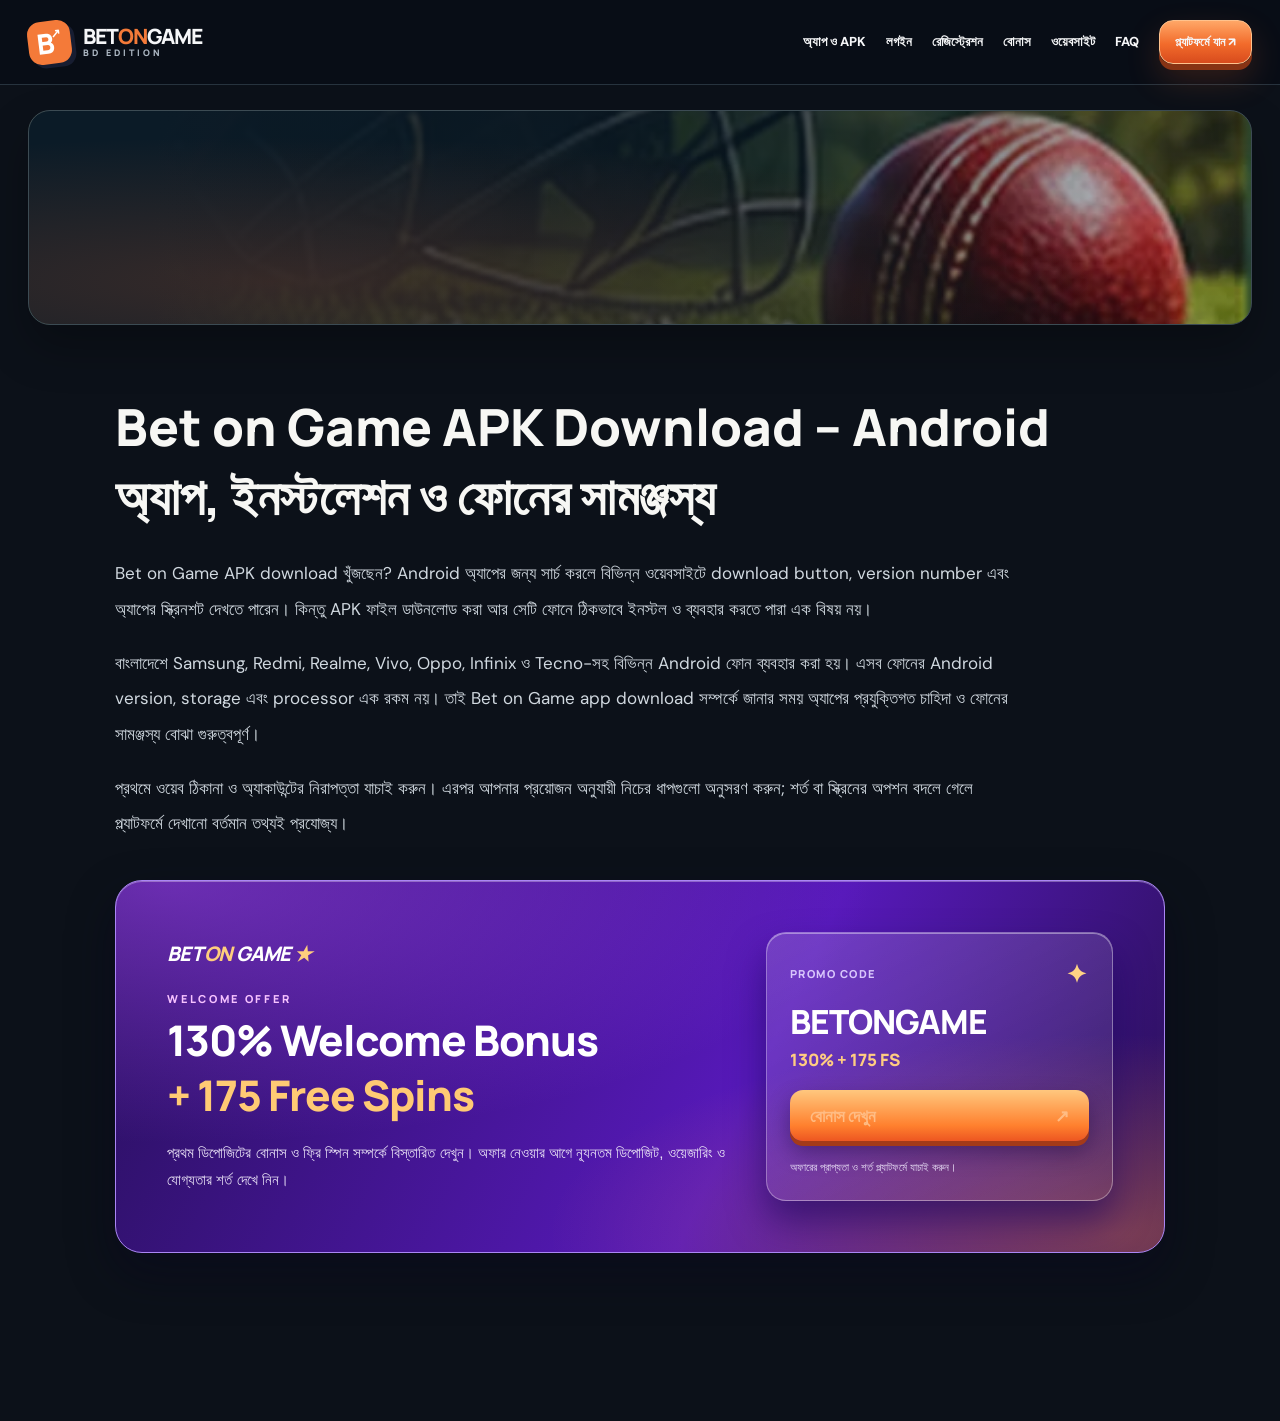
==== commit d216c52c: "Update Bet on Game BD design" ====
--- a/app-download/index.html
+++ b/app-download/index.html
@@ -4,124 +4,18 @@
 <p>Bet on Game APK download খুঁজছেন? Android অ্যাপের জন্য সার্চ করলে বিভিন্ন ওয়েবসাইটে download button, version number এবং অ্যাপের স্ক্রিনশট দেখতে পারেন। কিন্তু APK ফাইল ডাউনলোড করা আর সেটি ফোনে ঠিকভাবে ইনস্টল ও ব্যবহার করতে পারা এক বিষয় নয়।</p>
 <p>বাংলাদেশে Samsung, Redmi, Realme, Vivo, Oppo, Infinix ও Tecno-সহ বিভিন্ন Android ফোন ব্যবহার করা হয়। এসব ফোনের Android version, storage এবং processor এক রকম নয়। তাই Bet on Game app download সম্পর্কে জানার সময় অ্যাপের প্রযুক্তিগত চাহিদা ও ফোনের সামঞ্জস্য বোঝা গুরুত্বপূর্ণ।</p>
 <p>প্রথমে ওয়েব ঠিকানা ও অ্যাকাউন্টের নিরাপত্তা যাচাই করুন। এরপর আপনার প্রয়োজন অনুযায়ী নিচের ধাপগুলো অনুসরণ করুন; শর্ত বা স্ক্রিনের অপশন বদলে গেলে প্ল্যাটফর্মে দেখানো বর্তমান তথ্যই প্রযোজ্য।</p>
-<div class="site-cta"><div><h2>Bet on Game-এ প্রবেশ করুন</h2><p>অ্যাকাউন্ট, গেম ও প্রযোজ্য শর্ত দেখতে প্ল্যাটফর্মে যেতে পারেন। যাওয়ার আগে ওয়েব ঠিকানা এবং নিয়ম যাচাই করুন।</p></div><a aria-label="Visit Bet on Game platform" class="btn" href="/go-bd-platform/" rel="nofollow sponsored">প্ল্যাটফর্মে যান ↗</a></div>
-<h2>Bet on Game App Download – APK কীভাবে কাজ করে?</h2>
-<p>APK-এর পূর্ণরূপ Android Package Kit। এটি Android অ্যাপ ইনস্টল করার জন্য ব্যবহৃত একটি প্যাকেজ ফরম্যাট।</p>
-<p>একটি APK ফাইলের মধ্যে অ্যাপের কোড, প্রয়োজনীয় রিসোর্স এবং ইনস্টলেশন-সংক্রান্ত তথ্য থাকতে পারে। Android এই তথ্য ব্যবহার করে অ্যাপটি ডিভাইসের সঙ্গে সামঞ্জস্যপূর্ণ কি না এবং ইনস্টল করা যাবে কি না, তা নির্ধারণ করে।</p>
-<h3>APK ও Google Play অ্যাপের পার্থক্য</h3>
-<p>Google Play থেকে অ্যাপ ইনস্টল করলে স্টোর নিজেই উপযুক্ত অ্যাপ প্যাকেজ সরবরাহ ও আপডেট ব্যবস্থাপনায় সাহায্য করে।</p>
-<p>অন্যদিকে ওয়েবসাইট থেকে পাওয়া APK-এর ক্ষেত্রে ব্যবহারকারীকে ফাইলের উৎস, প্রকাশক এবং সংস্করণ সম্পর্কে বেশি সতর্ক থাকতে হয়।</p>
-<div class="table-wrap"><table><tr><th>বিষয়</th><th>Google Play</th><th>APK ফাইল</th></tr><tr><td>অ্যাপ পাওয়া</td><td>স্টোরের মাধ্যমে</td><td>ফাইল বা ডাউনলোড উৎস থেকে</td></tr><tr><td>ইনস্টলেশন</td><td>স্টোর পরিচালনা করে</td><td>Android package installer ব্যবহার করে</td></tr><tr><td>আপডেট</td><td>Play Store-এর মাধ্যমে হতে পারে</td><td>বিতরণ পদ্ধতির ওপর নির্ভর করে</td></tr><tr><td>Compatibility</td><td>স্টোর ডিভাইস অনুযায়ী ফিল্টার করতে পারে</td><td>প্যাকেজের চাহিদা দেখতে হয়</td></tr><tr><td>নিরাপত্তা</td><td>Play Store-এর নীতি ও নিরাপত্তা ব্যবস্থা</td><td>ফাইলের উৎস ও Android সুরক্ষা গুরুত্বপূর্ণ</td></tr></table></div>
-<p>Google Play-এর বাইরে পাওয়া প্রতিটি APK ক্ষতিকর নয়। তবে অপরিচিত উৎস থেকে অ্যাপ ইনস্টল করার ক্ষেত্রে বাড়তি সতর্কতা প্রয়োজন।</p>
-<h2>Bet on Game APK Download – ফাইলের কোন তথ্য গুরুত্বপূর্ণ?</h2>
-<p>একটি APK download page-এ শুধু অ্যাপের নাম ও download button থাকলে সফটওয়্যারটি সম্পর্কে যথেষ্ট ধারণা পাওয়া যায় না।</p>
-<p>কয়েকটি প্রযুক্তিগত তথ্য ব্যবহারকারীদের জন্য বিশেষভাবে গুরুত্বপূর্ণ।</p>
-<p>&lt;text weight="medium"&gt;APK Version&lt;/text&gt;</p>
-<p>Version number দিয়ে অ্যাপের বিভিন্ন release আলাদা করা যায়। Android-এ ব্যবহারকারীদের দেখানোর জন্য version name এবং আপডেট ব্যবস্থাপনার জন্য version code থাকতে পারে।</p>
-<p>&lt;text weight="medium"&gt;File Size&lt;/text&gt;</p>
-<p>APK-এর আকার জানা থাকলে ডাউনলোডে কত ডেটা লাগতে পারে, সে সম্পর্কে ধারণা পাওয়া যায়। তবে ইনস্টল হওয়ার পর অ্যাপ আরও বেশি স্টোরেজ ব্যবহার করতে পারে।</p>
-<p>&lt;text weight="medium"&gt;Developer Name&lt;/text&gt;</p>
-<p>অ্যাপটি কোন প্রতিষ্ঠান প্রকাশ করেছে, তা জানা গুরুত্বপূর্ণ। একই নাম বা লোগো ব্যবহার করে ভিন্ন সফটওয়্যার তৈরি করা সম্ভব।</p>
-<p>&lt;text weight="medium"&gt;Minimum Android Version&lt;/text&gt;</p>
-<p>কোন Android সংস্করণ থেকে অ্যাপটি চলবে, তা অ্যাপের minimum SDK requirement-এর ওপর নির্ভর করে।</p>
-<p>&lt;text weight="medium"&gt;Package ID&lt;/text&gt;</p>
-<p>Android package ID একটি অ্যাপকে অন্য অ্যাপ থেকে আলাদা করতে সাহায্য করে। আপডেট ও package conflict বোঝার ক্ষেত্রেও এটি গুরুত্বপূর্ণ।</p>
-<h2>Bet on Game Android App – কোন ফোনে চলতে পারে?</h2>
-<p>Android ফোনের ব্র্যান্ড একা কোনো APK-এর compatibility নির্ধারণ করে না। একই কোম্পানির পুরোনো ও নতুন মডেলের মধ্যে সফটওয়্যার ও হার্ডওয়্যারের বড় পার্থক্য থাকতে পারে।</p>
-<h3>Samsung Galaxy Phones</h3>
-<p>Samsung Galaxy A সিরিজে বিভিন্ন বাজেট ও mid-range ফোন রয়েছে। পুরোনো মডেলে Android version বা স্টোরেজের সীমাবদ্ধতা থাকতে পারে।</p>
-<p>Galaxy S সিরিজের শক্তিশালী হার্ডওয়্যার থাকলেও সেটি সব APK-এর সঙ্গে সামঞ্জস্যের নিশ্চয়তা দেয় না।</p>
-<h3>Xiaomi ও Redmi</h3>
-<p>Xiaomi ও Redmi ফোনে MIUI বা HyperOS থাকতে পারে। তবে APK compatibility বোঝার জন্য ফোনের প্রকৃত Android version জানা জরুরি।</p>
-<p>শুধু HyperOS-এর version number দেখে Android API level নির্ধারণ করা ঠিক নয়।</p>
-<h3>Realme, Vivo ও Oppo</h3>
-<p>এই ব্র্যান্ডগুলোর ফোনে Android-ভিত্তিক আলাদা user interface ব্যবহার করা হয়।</p>
-<p>অ্যাপের কার্যকারিতা Android version, processor এবং device settings-এর ওপর নির্ভর করতে পারে।</p>
-<h3>Infinix ও Tecno</h3>
-<p>বাংলাদেশে Infinix ও Tecno ফোনও ব্যবহৃত হয়। এসব ব্র্যান্ডের বিভিন্ন মডেলে storage, RAM ও Android version আলাদা।</p>
-<p>বিশেষ করে কম স্টোরেজের ফোনে APK ইনস্টল করার আগে ফাঁকা জায়গা পরীক্ষা করা প্রয়োজন।</p>
-<h3>Android Compatibility Checklist</h3>
-<div class="table-wrap"><table><tr><th>ফোনের তথ্য</th><th>কোথায় দেখবেন</th></tr><tr><td>Android version</td><td>Settings → About phone</td></tr><tr><td>Available storage</td><td>Settings → Storage</td></tr><tr><td>Device model</td><td>About phone</td></tr><tr><td>Security update</td><td>Android version বা Software information</td></tr><tr><td>Processor architecture</td><td>ডিভাইসের প্রযুক্তিগত specifications</td></tr></table></div>
-<p>মেনুর নাম ফোনের ব্র্যান্ড ও Android সংস্করণ অনুযায়ী পরিবর্তিত হতে পারে।</p>
-<h2>Bet on Game APK Install হচ্ছে না কেন?</h2>
-<p>কোনো APK ডাউনলোড হওয়ার পরও Android সেটি ইনস্টল করতে না পারলে কয়েকটি সাধারণ কারণ থাকতে পারে।</p>
-<h3>App Not Installed</h3>
-<p>এই error message সাধারণত বোঝায় Android ইনস্টলেশন সম্পন্ন করতে পারেনি।</p>
-<p>সম্ভাব্য কারণের মধ্যে রয়েছে:</p>
-<p>ফোনের Android version-এর সঙ্গে অ্যাপের চাহিদা না মেলা।</p>
-<p>আগে থেকে থাকা অ্যাপের সঙ্গে package conflict।</p>
-<p>পর্যাপ্ত স্টোরেজ না থাকা।</p>
-<p>APK ফাইলের গঠন বা signing-সংক্রান্ত সমস্যা।</p>
-<p>একই error message-এর পেছনে ভিন্ন কারণ থাকতে পারে।</p>
-<h3>Problem Parsing the Package</h3>
-<p>Android যখন APK ফাইলের তথ্য সঠিকভাবে পড়তে পারে না, তখন parsing error দেখা দিতে পারে।</p>
-<p>অসম্পূর্ণ ডাউনলোড, unsupported package format বা Android version incompatibility এর কারণ হতে পারে।</p>
-<h3>Insufficient Storage</h3>
-<p>ফোনে APK ফাইল রাখার মতো জায়গা থাকলেও ইনস্টলেশনের জন্য অতিরিক্ত স্টোরেজ প্রয়োজন হতে পারে।</p>
-<p>Android অ্যাপের ফাইল extract করা এবং অন্যান্য installation কাজ সম্পন্ন করার জন্য জায়গা ব্যবহার করে।</p>
-<h3>App Keeps Stopping</h3>
-<p>কোনো অ্যাপ ইনস্টল হওয়ার পর বারবার বন্ধ হয়ে গেলে সেটি installation error থেকে আলাদা সমস্যা।</p>
-<p>এর কারণ হতে পারে software bug, incompatible library অথবা runtime error।</p>
-<h2>Bet on Game App Update – নতুন ভার্সন সম্পর্কে</h2>
-<p>Android অ্যাপের নতুন release-এ bug fix, security update, interface change বা compatibility improvement থাকতে পারে।</p>
-<p>তবে সব নতুন version একই ধরনের পরিবর্তন নিয়ে আসে না।</p>
-<h3>App Update কেন ব্যর্থ হয়?</h3>
-<p>Android সাধারণত একটি বিদ্যমান অ্যাপ আপডেট করার সময় package identity ও signing information পরীক্ষা করে।</p>
-<p>নতুন APK-এর signing identity বিদ্যমান অ্যাপের সঙ্গে সামঞ্জস্যপূর্ণ না হলে আপডেট প্রত্যাখ্যাত হতে পারে।</p>
-<p>এটি Android-এর গুরুত্বপূর্ণ নিরাপত্তা ব্যবস্থা।</p>
-<h3>Old Version vs Latest Version</h3>
-<p>পুরোনো APK-তে আগে থেকে পরিচিত software vulnerability থাকতে পারে। আবার নতুন release-এ Android-এর minimum requirement পরিবর্তিত হতে পারে।</p>
-<p>তাই শুধু Latest Version লেখা দেখার পরিবর্তে release date, developer এবং পরিবর্তনের বিবরণ জানা বেশি কার্যকর।</p>
-<h2>APK ফাইল নিরাপদ কি না বোঝার উপায়</h2>
-<p>একটি অ্যাপের নাম, লোগো বা স্ক্রিনশট সহজেই নকল করা সম্ভব। সফটওয়্যারের পরিচয় বোঝার জন্য আরও কিছু তথ্য কাজে লাগে।</p>
-<h3>Android Package ID</h3>
-<p>Package ID হলো Android অ্যাপের একটি পরিচয়। দুটি অ্যাপের package ID তুলনা করলে সেগুলো একই application identity ব্যবহার করছে কি না, তা বোঝা যায়।</p>
-<p>তবে শুধু package ID দেখে প্রকাশকের বিশ্বাসযোগ্যতা নিশ্চিত করা যায় না।</p>
-<h3>Digital Signature</h3>
-<p>Android অ্যাপ ডিজিটাল সিগনেচার দিয়ে স্বাক্ষরিত হয়।</p>
-<p>এই signing information অ্যাপের update compatibility এবং package identity বোঝার ক্ষেত্রে গুরুত্বপূর্ণ।</p>
-<h3>SHA-256 Checksum</h3>
-<p>SHA-256 একটি ফাইলের ডিজিটাল fingerprint তৈরি করে।</p>
-<p>একটি APK-এর checksum পরিচিত reference file-এর সঙ্গে তুলনা করলে ফাইল দুটি একই কি না, তা নির্ধারণ করা যায়।</p>
-<h3>Android Permissions</h3>
-<p>কিছু অ্যাপ ক্যামেরা, লোকেশন, SMS বা অন্যান্য ডিভাইস ফিচার ব্যবহারের অনুমতি চাইতে পারে।</p>
-<p>অপরিচিত অ্যাপ যদি অপ্রয়োজনীয়ভাবে Contacts, SMS বা Accessibility access চায়, তাহলে সতর্ক হওয়া প্রয়োজন।</p>
-<h2>APK Download ও Mobile Website – কোনটির কী সুবিধা?</h2>
-<p>একটি মোবাইল ওয়েবসাইট Chrome বা অন্য browser দিয়ে ব্যবহার করা যায়। APK-ভিত্তিক অ্যাপ ফোনে ইনস্টল করতে হয়।</p>
-<div class="table-wrap"><table><tr><th>বিষয়</th><th>Android APK</th><th>Mobile Website</th></tr><tr><td>ইনস্টলেশন</td><td>প্রয়োজন</td><td>প্রয়োজন নেই</td></tr><tr><td>স্টোরেজ</td><td>আলাদা জায়গা লাগে</td><td>Browser cache ব্যবহার করে</td></tr><tr><td>আপডেট</td><td>নতুন app release লাগতে পারে</td><td>ওয়েবসাইট থেকেই পরিবর্তন হয়</td></tr><tr><td>Device permissions</td><td>Android app permissions</td><td>Browser-managed permissions</td></tr><tr><td>ব্যবহার</td><td>Installed interface</td><td>Browser interface</td></tr><tr><td>প্রধান ঝুঁকি</td><td>Modified বা fake APK</td><td>Phishing website</td></tr></table></div>
-<p>কম স্টোরেজের ফোনে মোবাইল ওয়েবসাইট সুবিধাজনক হতে পারে, যদি সংশ্লিষ্ট সেবার browser-based interface থাকে।</p>
-<h2>বাংলাদেশে APK Download – মোবাইল ডেটা ও স্টোরেজ</h2>
-<p>বাংলাদেশে মোবাইল ইন্টারনেট ব্যবহারকারীদের জন্য APK-এর file size গুরুত্বপূর্ণ হতে পারে, বিশেষ করে সীমিত ডেটা প্যাকের ক্ষেত্রে।</p>
-<h3>Download Size ও Data Usage</h3>
-<p>বড় APK ডাউনলোড করতে বেশি ডেটা প্রয়োজন হয়। দুর্বল সংযোগে ফাইল transfer অসম্পূর্ণ থাকলে সেটি ইনস্টল নাও হতে পারে।</p>
-<h3>ফোনে পর্যাপ্ত জায়গা রাখা</h3>
-<p>Android ফোনের স্টোরেজ প্রায় পূর্ণ থাকলে অ্যাপ ইনস্টলেশন ও আপডেটে সমস্যা হতে পারে।</p>
-<p>ফোনের storage settings থেকে কোন ধরনের ফাইল বেশি জায়গা ব্যবহার করছে, তা দেখা যায়।</p>
-<h3>পুরোনো Android ফোন</h3>
-<p>পুরোনো ফোনে নতুন অ্যাপের minimum Android requirement পূরণ না-ও হতে পারে।</p>
-<p>এ ধরনের সমস্যার সমাধান সব সময় অ্যাপের সেটিংস পরিবর্তন করে করা যায় না।</p>
-<h2>Bet on Game App Download ও বাংলাদেশের আইন</h2>
-<p>বাংলাদেশে অনলাইন জুয়া ও বেটিং কার্যক্রম আইনগত বিধিনিষেধের আওতায় পড়ে।</p>
-<p>কোনো অ্যাপ Android ফোনে ইনস্টল করা সম্ভব হলেই সেটির মাধ্যমে বেটিং কার্যক্রম আইনগতভাবে অনুমোদিত হয় না।</p>
-<p>APK-এর প্রযুক্তিগত compatibility এবং সংশ্লিষ্ট সেবার আইনগত অবস্থান দুটি আলাদা বিষয়।</p>
-<h2>Bet on Game APK সম্পর্কে সাধারণ প্রশ্ন</h2>
-<h3>Bet on Game APK কী?</h3>
-<p>APK হলো Android অ্যাপ ইনস্টল করার একটি ফাইল ফরম্যাট। Bet on Game নামে প্রচারিত কোনো APK সম্পর্কে জানতে ফাইলের প্রকাশক, সংস্করণ ও প্রযুক্তিগত তথ্য দেখা গুরুত্বপূর্ণ।</p>
-<h3>Bet on Game app download কি Android ফোনের জন্য?</h3>
-<p>APK হলো Android-এর অ্যাপ প্যাকেজ ফরম্যাট। কোনো নির্দিষ্ট অ্যাপ ফোনে কাজ করবে কি না, তা তার Android requirement ও device compatibility-এর ওপর নির্ভর করে।</p>
-<h3>Bet on Game APK latest version কীভাবে চিনব?</h3>
-<p>Version number-এর পাশাপাশি developer information, release date এবং update details দেখা উচিত।</p>
-<h3>Bet on Game APK কি Samsung ফোনে কাজ করে?</h3>
-<p>একটি APK-এর compatibility Samsung ফোনের নির্দিষ্ট মডেল, Android version ও package requirements-এর ওপর নির্ভর করে।</p>
-<h3>Redmi বা Realme ফোনে APK ইনস্টল করা যায়?</h3>
-<p>সামঞ্জস্যপূর্ণ Android APK Redmi ও Realme ফোনে ইনস্টল করা যায়। তবে সব APK সব মডেলে কাজ করবে না।</p>
-<h3>APK download হলেও install হচ্ছে না কেন?</h3>
-<p>কম স্টোরেজ, অসম্পূর্ণ download, package conflict বা Android version incompatibility এর কারণ হতে পারে।</p>
-<h3>App Not Installed error কী বোঝায়?</h3>
-<p>এটি বোঝায় Android অ্যাপের ইনস্টলেশন সম্পন্ন করতে পারেনি। সঠিক কারণ নির্ধারণের জন্য ডিভাইস ও package requirements দেখতে হয়।</p>
-<h3>APK আর mobile website কি একই?</h3>
-<p>না। APK ফোনে ইনস্টল করতে হয়, আর mobile website browser দিয়ে ব্যবহার করা যায়।</p>
-<h3>APK ফাইলের নাম দেখে কি আসল অ্যাপ চেনা যায়?</h3>
-<p>না। Filename পরিবর্তন করা সম্ভব। Developer identity, package information এবং signing details বেশি গুরুত্বপূর্ণ।</p>
-<h3>Android security warning এলে কী করবেন?</h3>
-<p>Security warning উপেক্ষা করে অপরিচিত APK ইনস্টল করা উচিত নয়। ফাইলের উৎস ও ঝুঁকি আগে বিবেচনা করা প্রয়োজন।</p></article><section class="section"><h2>আরও পড়ুন</h2><div class="quick-links"><a href="/"><span>↗</span>হোম</a><a href="/login/"><span>↗</span>লগইন</a><a href="/registration/"><span>↗</span>রেজিস্ট্রেশন</a><a href="/bonus-promo-code/"><span>↗</span>বোনাস</a><a href="/official-website/"><span>↗</span>অফিশিয়াল সাইট</a><a href="/faq/"><span>↗</span>FAQ</a></div></section></main><footer class="footer"><div class="wrap footer-inner"><div><a class="brand" href="/"><span class="mark">▷</span><b>BetOn</b><span>Game</span></a><p>Bet on Game সম্পর্কে স্বাধীন তথ্যভিত্তিক ওয়েবসাইট। অফিসিয়াল প্ল্যাটফর্ম নয়।</p><p>১৮+ · বাংলাদেশে বেটিং-সংক্রান্ত আইনি বিধিনিষেধ প্রযোজ্য হতে পারে।</p></div><div><a href="/">হোম</a> · <a href="/app-download/">অ্যাপ ও APK</a> · <a href="/login/">লগইন</a> · <a href="/registration/">রেজিস্ট্রেশন</a> · <a href="/bonus-promo-code/">বোনাস</a> · <a href="/official-website/">অফিশিয়াল সাইট</a> · <a href="/faq/">FAQ</a></div></div></footer><script defer="" src="/assets/site.js"></script></body></html>+<section class="promo-feature" aria-label="Bet on Game welcome promotion">
+  <div class="promo-feature__copy">
+    <div class="promo-feature__brand">BET <span>ON</span> GAME <i>★</i></div>
+    <div class="promo-feature__eyebrow">WELCOME OFFER</div>
+    <h2>130% Welcome Bonus <em>+ 175 Free Spins</em></h2>
+    <p>প্রথম ডিপোজিটের বোনাস ও ফ্রি স্পিন সম্পর্কে বিস্তারিত দেখুন। অফার নেওয়ার আগে ন্যূনতম ডিপোজিট, ওয়েজারিং ও যোগ্যতার শর্ত দেখে নিন।</p>
+  </div>
+  <div class="promo-feature__ticket">
+    <div class="promo-feature__ticket-top"><span>PROMO CODE</span><span class="promo-feature__sparkle">✦</span></div>
+    <div class="promo-feature__code">BETONGAME</div>
+    <div class="promo-feature__offer">130% + 175 FS</div>
+    <a class="promo-feature__button" href="/go-bd-platform/" rel="nofollow sponsored">বোনাস দেখুন <span aria-hidden="true">↗</span></a>
+    <small>অফারের প্রাপ্যতা ও শর্ত প্ল্যাটফর্মে যাচাই করুন।</small>
+  </div>
+</section></footer><script defer="" src="/assets/site.js"></script></body></html>
--- a/assets/style.css
+++ b/assets/style.css
@@ -22,3 +22,13 @@
 .page-hero{position:relative;overflow:hidden;min-height:215px;margin:25px 0 28px;border-radius:22px;background:linear-gradient(90deg,#0b1b27 10%,#0b1b27ba 60%,#0b1b2733),var(--page-art) center/cover no-repeat;border:1px solid #3c4b53;box-shadow:0 22px 45px #0004}.page-hero-glow{position:absolute;inset:0;background:radial-gradient(ellipse at 20% 80%,#ef6b3130,transparent 60%);pointer-events:none}
 .article-content>h1:first-child{font-size:clamp(32px,4vw,55px);line-height:1.35;max-width:1000px}.article-content{max-width:1050px;margin:0 auto 60px}.footer-inner,.site-footer{color:#bac4cd}
 @media(max-width:760px){.nav{background:#0d1722;border-color:#35434b}.hero{min-height:0;margin:0 -18px 24px;padding:300px 20px 40px;align-items:flex-end}.hero:before{background:linear-gradient(0deg,#061018 3%,#061018e8 37%,#0610183d 80%),url('/assets/hero-cinema.webp') center top/auto 390px no-repeat}.hero:after{height:120px}.hero-copy{width:100%;padding:0}.hero h1{font-size:clamp(32px,8vw,44px);line-height:1.35}.hero p{font-size:15px}.hero-actions{gap:18px}.hero-actions .btn{flex:none;width:100%}.page-hero{min-height:145px;border-radius:15px;margin-top:15px}.article-content>p{font-size:15px;line-height:2}.article-content table tr{background:#14202b!important}.article-content table td:first-child{color:#fff}.article-content table td:last-child{color:#c4d0dc}}
+
+
+.promo-feature{display:grid;grid-template-columns:minmax(0,1.3fr) minmax(260px,.8fr);align-items:center;gap:35px;position:relative;overflow:hidden;margin:38px 0 48px;padding:clamp(25px,4vw,54px);border-radius:27px;color:#fff;background:radial-gradient(ellipse at 5% 0%,#aa4bff80,transparent 50%),radial-gradient(ellipse at 95% 95%,#ff884b60,transparent 40%),linear-gradient(115deg,#29105e,#5719ba 60%,#281054);border:1px solid #aa86f4;box-shadow:0 20px 48px #07051e6b,inset 0 1px 0 #ffffff50}
+.promo-feature__brand{font:italic 900 20px Manrope,Arial,sans-serif;letter-spacing:-.8px;margin-bottom:24px}.promo-feature__brand span,.promo-feature__brand i{color:#ffce7d}.promo-feature__eyebrow{font:900 11px Manrope,Arial,sans-serif;letter-spacing:2.7px;color:#f6c2ff;margin-bottom:10px}
+.promo-feature h2{font:900 clamp(28px,3.3vw,46px)/1.18 Manrope,'Noto Sans Bengali',sans-serif!important;letter-spacing:-1px;margin:0 0 18px!important;color:white!important}.promo-feature h2 em{display:block;font-style:normal;color:#ffca74;margin-top:6px}
+.promo-feature__copy p{font:500 15px/1.8 'Noto Sans Bengali',Arial,sans-serif;color:#e7dff5;margin:0}
+.promo-feature__ticket{min-width:0;padding:23px;border-radius:20px;background:linear-gradient(155deg,#ffffff29,#ffffff0b);border:1px solid #ffffff55;box-shadow:inset 0 1px 0 #ffffff66,0 20px 36px #1b075c99}
+.promo-feature__ticket-top{display:flex;justify-content:space-between;align-items:center;color:#d9c7fc;font:800 11px Manrope,Arial,sans-serif;letter-spacing:1.5px}.promo-feature__sparkle{font-size:25px;color:#ffd384}.promo-feature__code{font:900 clamp(24px,2.6vw,34px)/1.2 Manrope,Arial,sans-serif;letter-spacing:-1px;margin:11px 0 6px;overflow-wrap:anywhere}.promo-feature__offer{font:800 17px Manrope,Arial,sans-serif;color:#ffcc81;margin-bottom:19px}
+.promo-feature__button{display:flex;align-items:center;justify-content:space-between;gap:12px;width:100%;border-radius:13px;padding:14px 20px;background:linear-gradient(180deg,#ffc77e,#ff802e 70%,#ed5621);color:#1d1231;font:900 17px 'Noto Sans Bengali',Manrope,sans-serif;box-shadow:0 5px 0 #a43a19,0 11px 22px #16073d70;transition:transform .2s}.promo-feature__button:hover{transform:translateY(-2px)}.promo-feature__ticket small{display:block;color:#e7dcf5;font:400 11px/1.6 'Noto Sans Bengali',sans-serif;margin-top:18px}
+@media(max-width:800px){.promo-feature{grid-template-columns:1fr;gap:24px;padding:27px 20px;border-radius:20px}.promo-feature__brand{margin-bottom:18px}.promo-feature h2{font-size:clamp(27px,7vw,40px)!important}.promo-feature__ticket{padding:20px}.promo-feature__copy p{font-size:14px}}
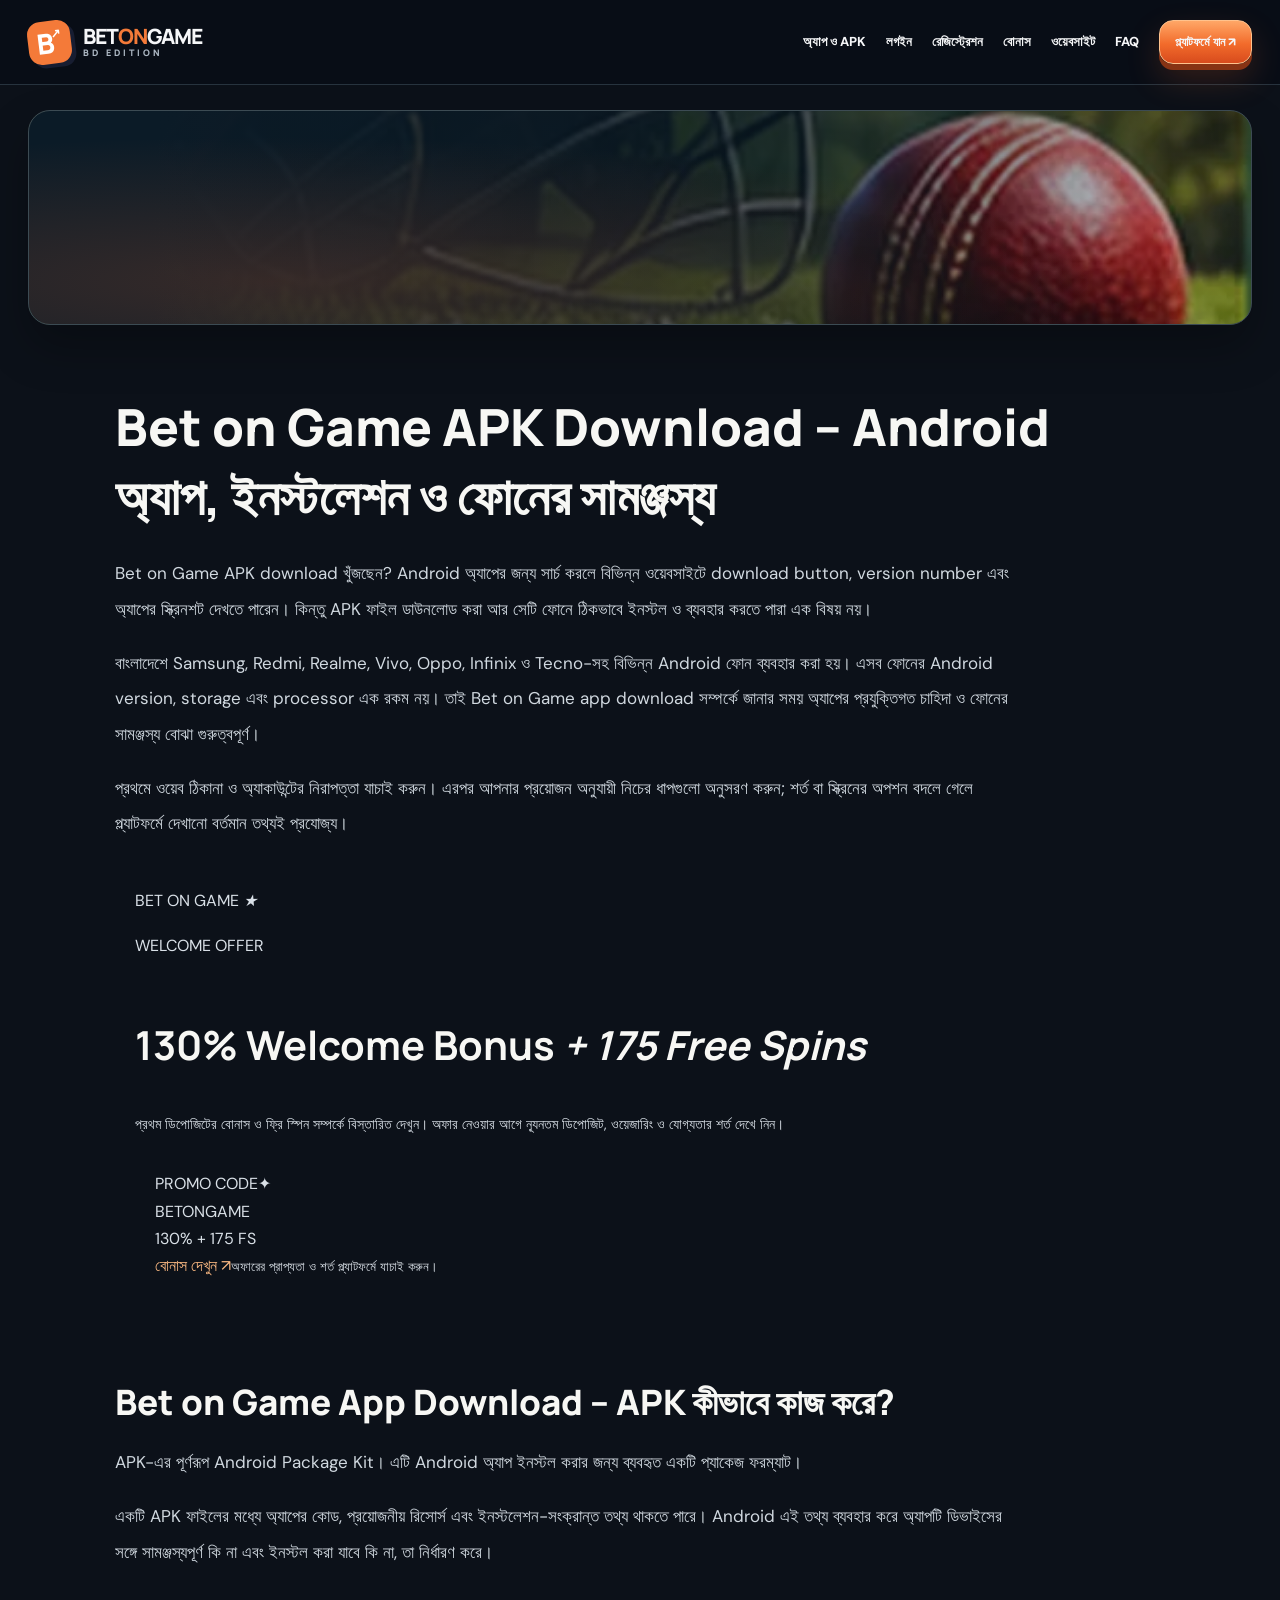
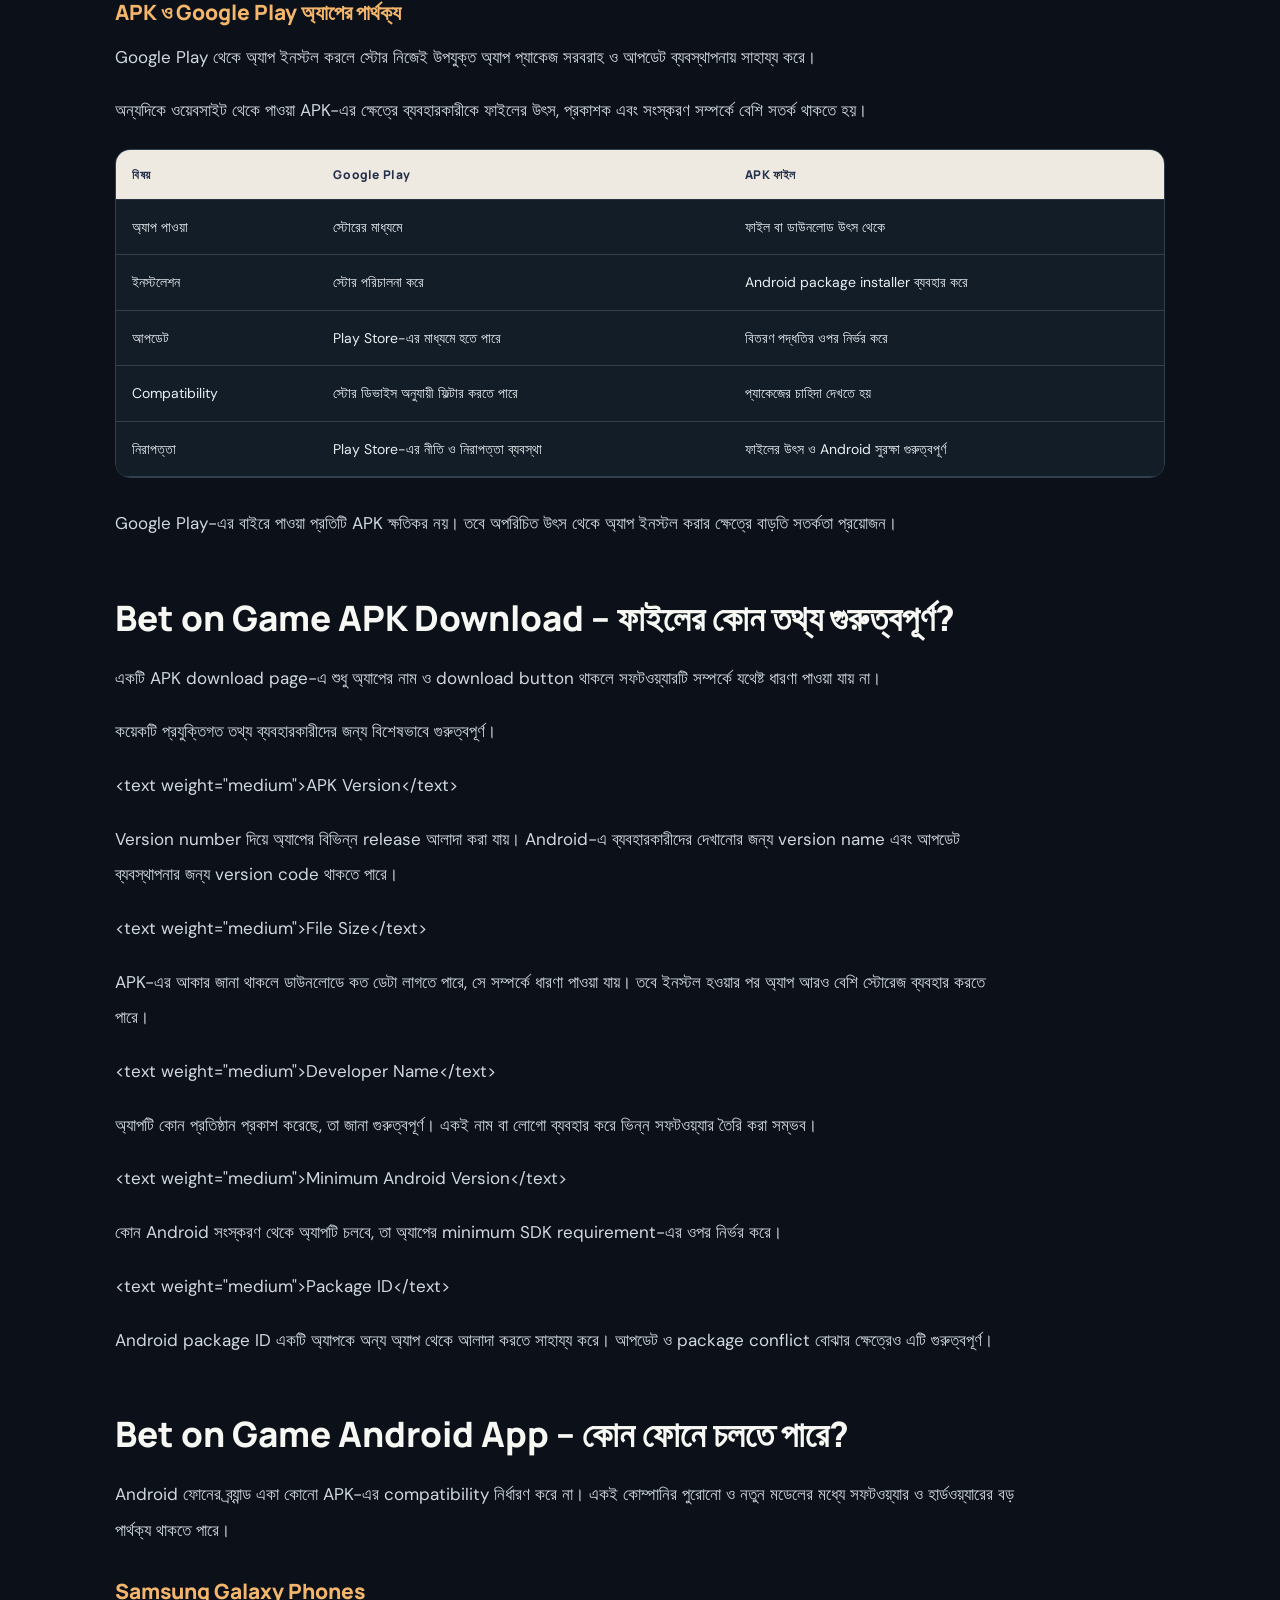
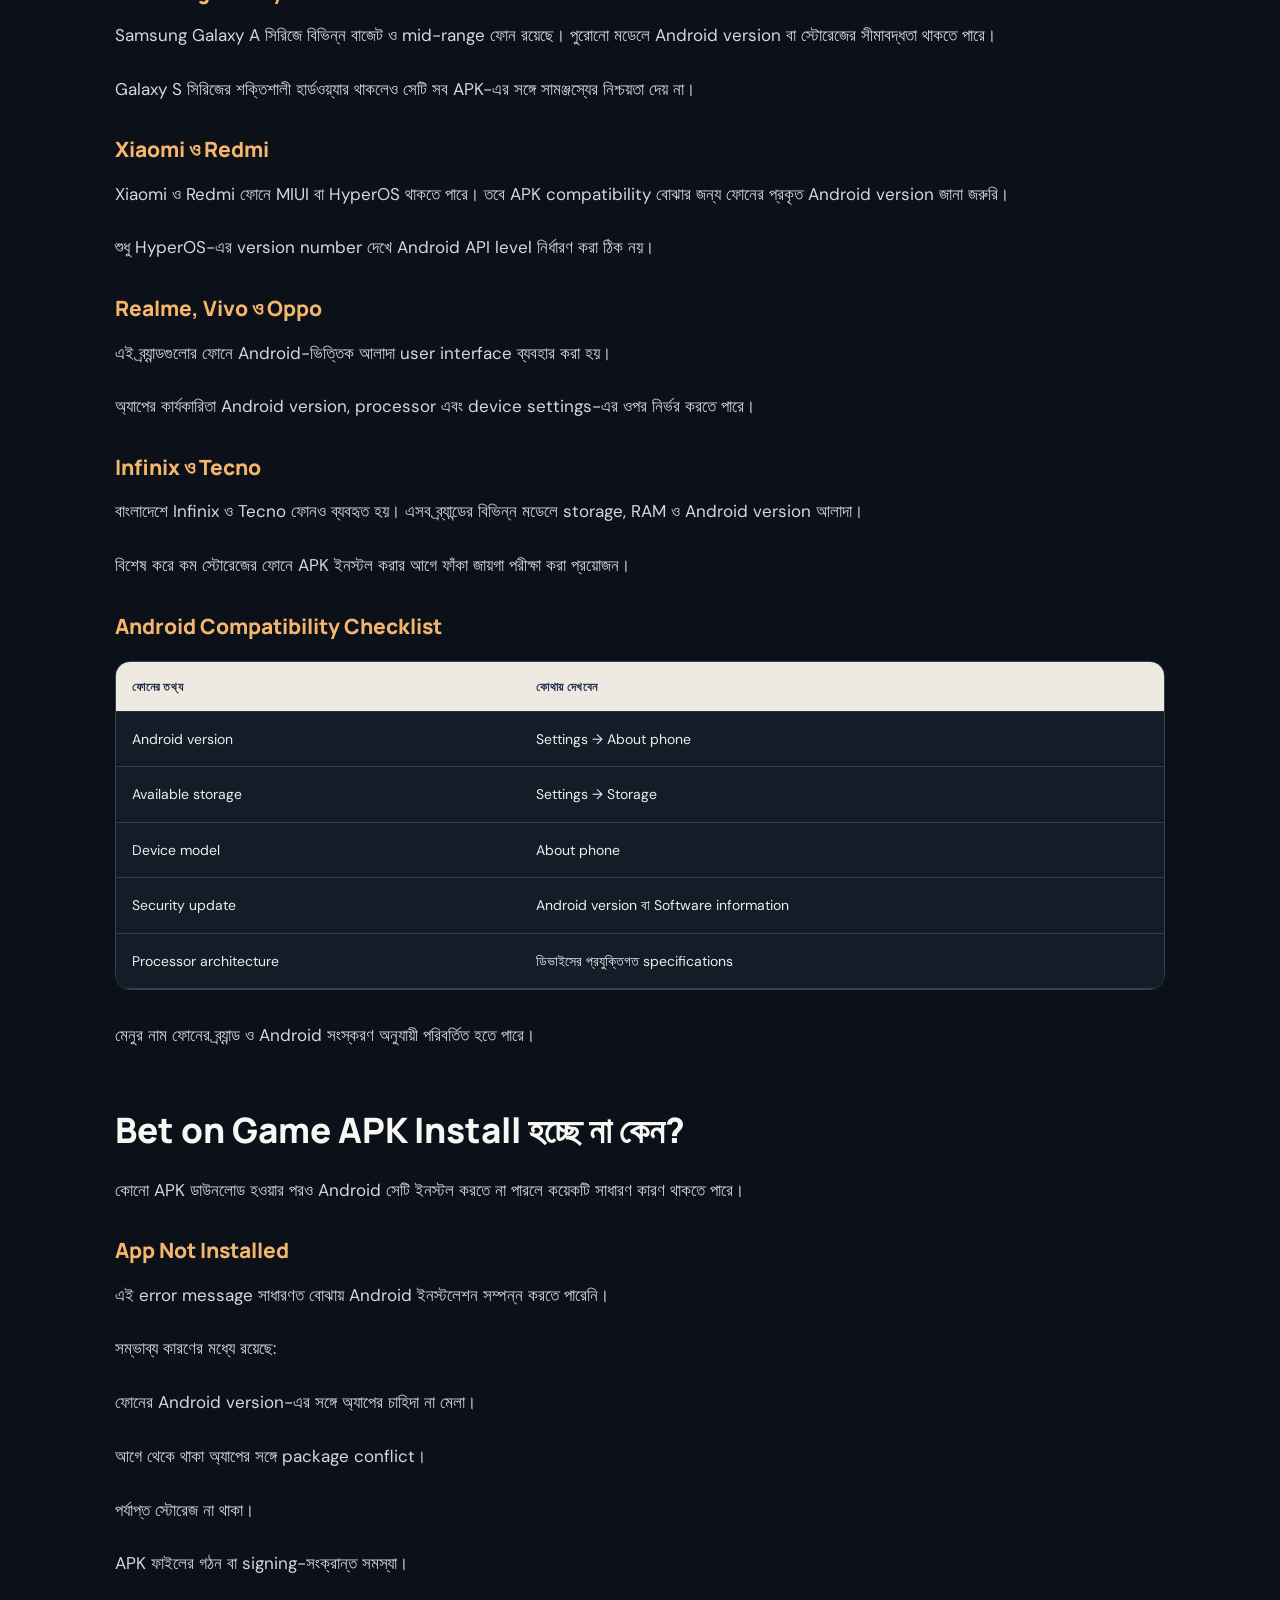
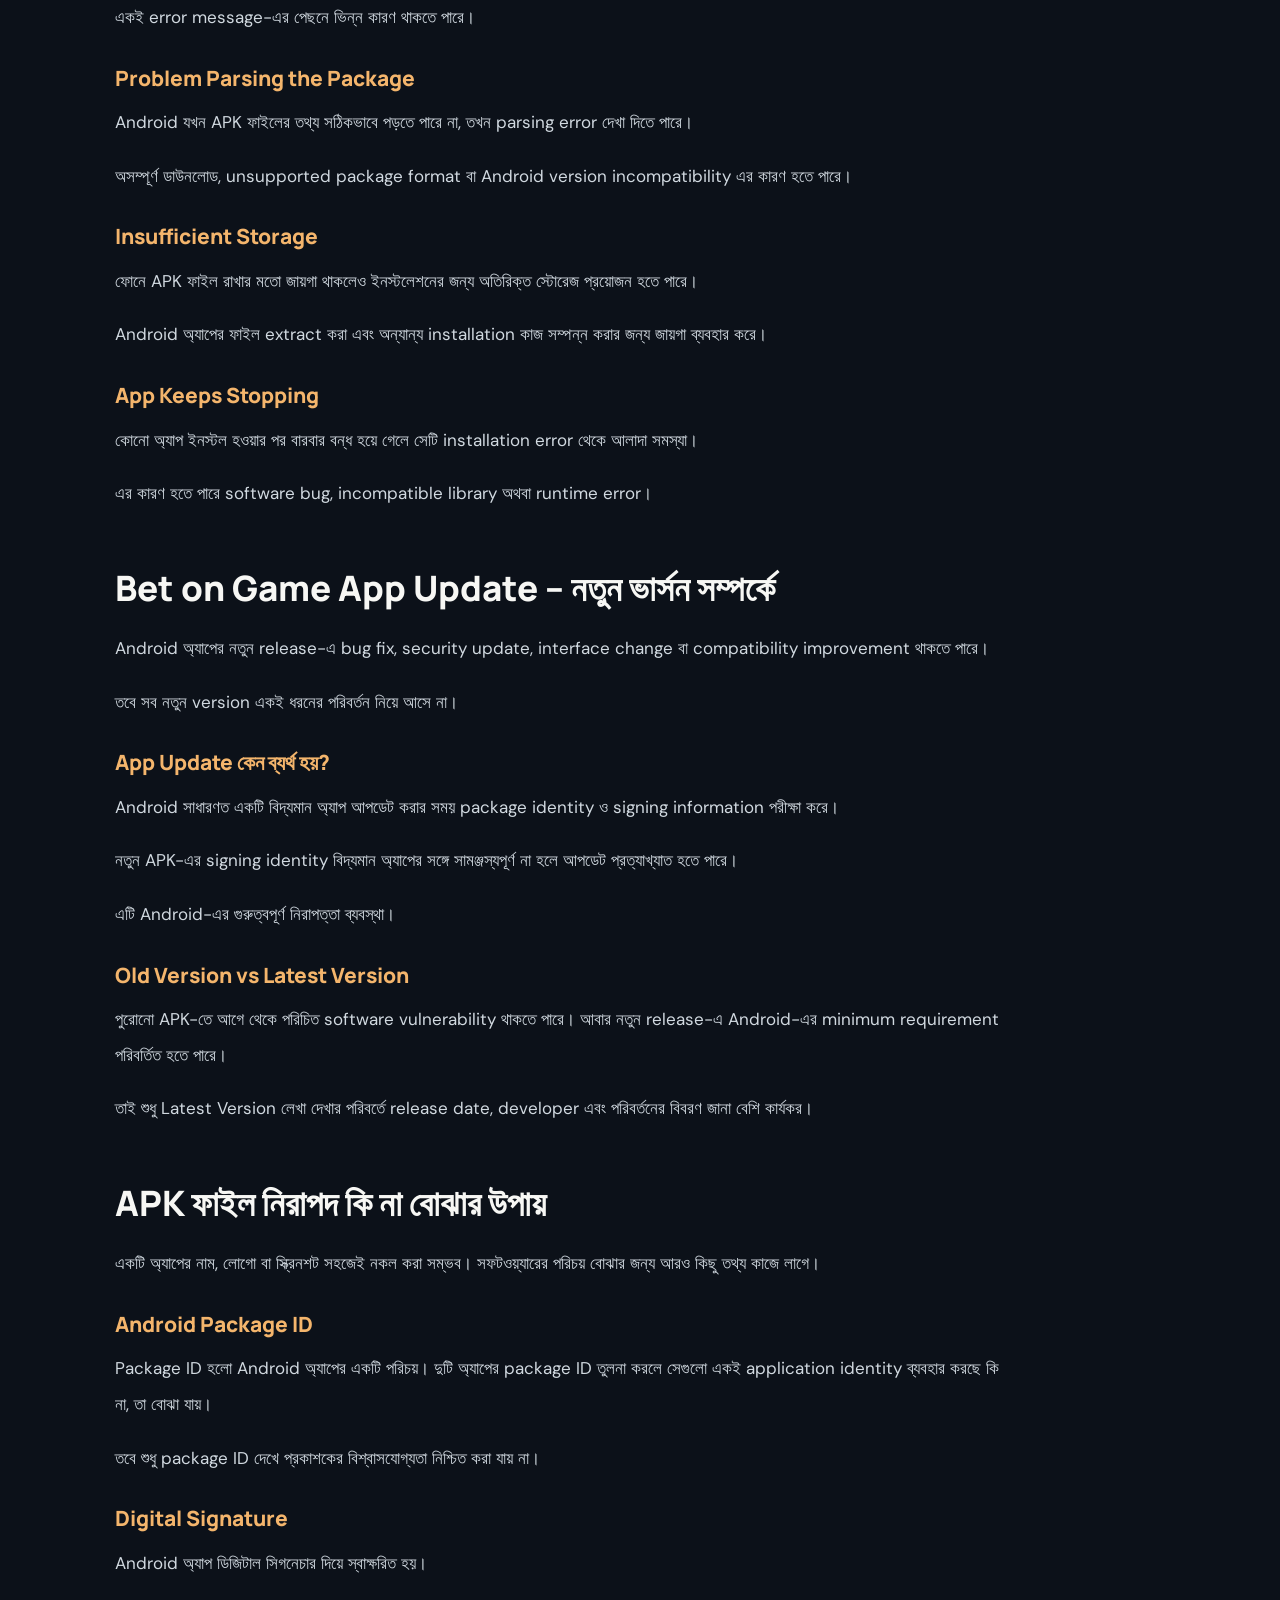
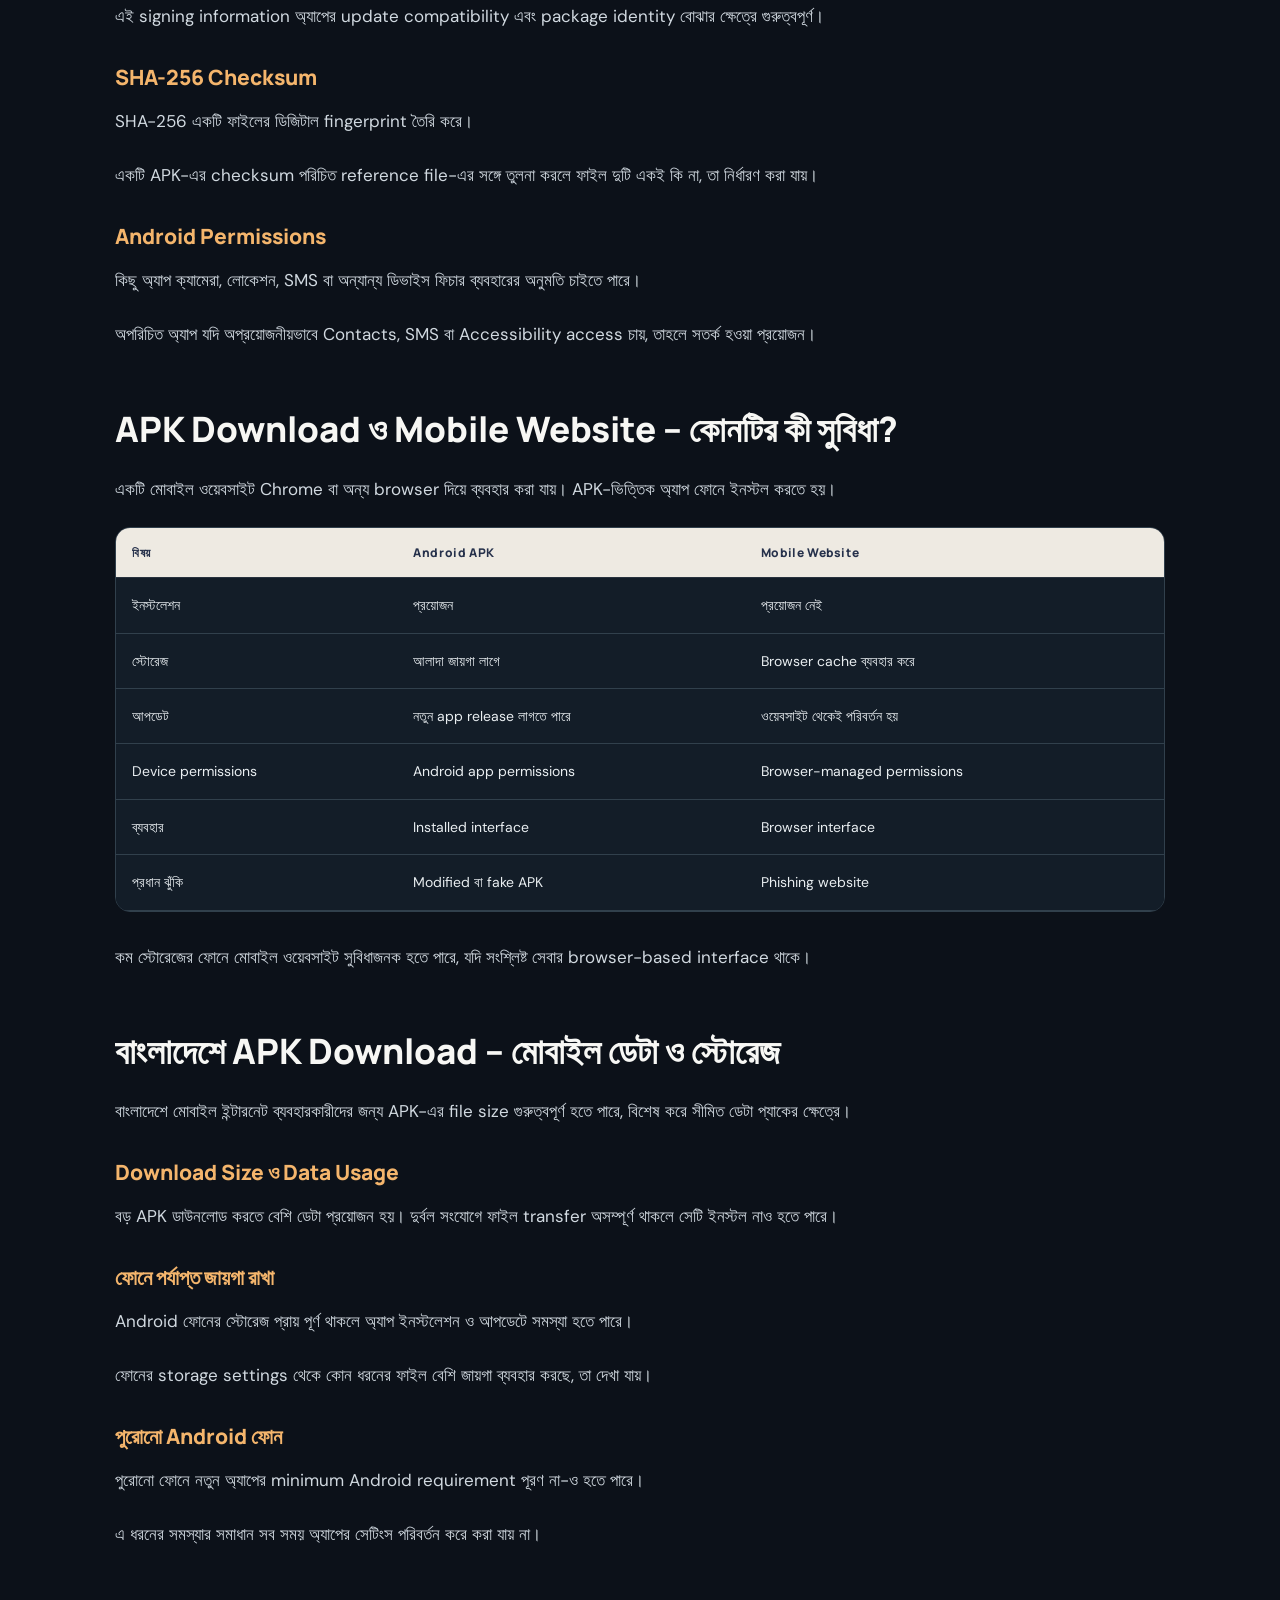
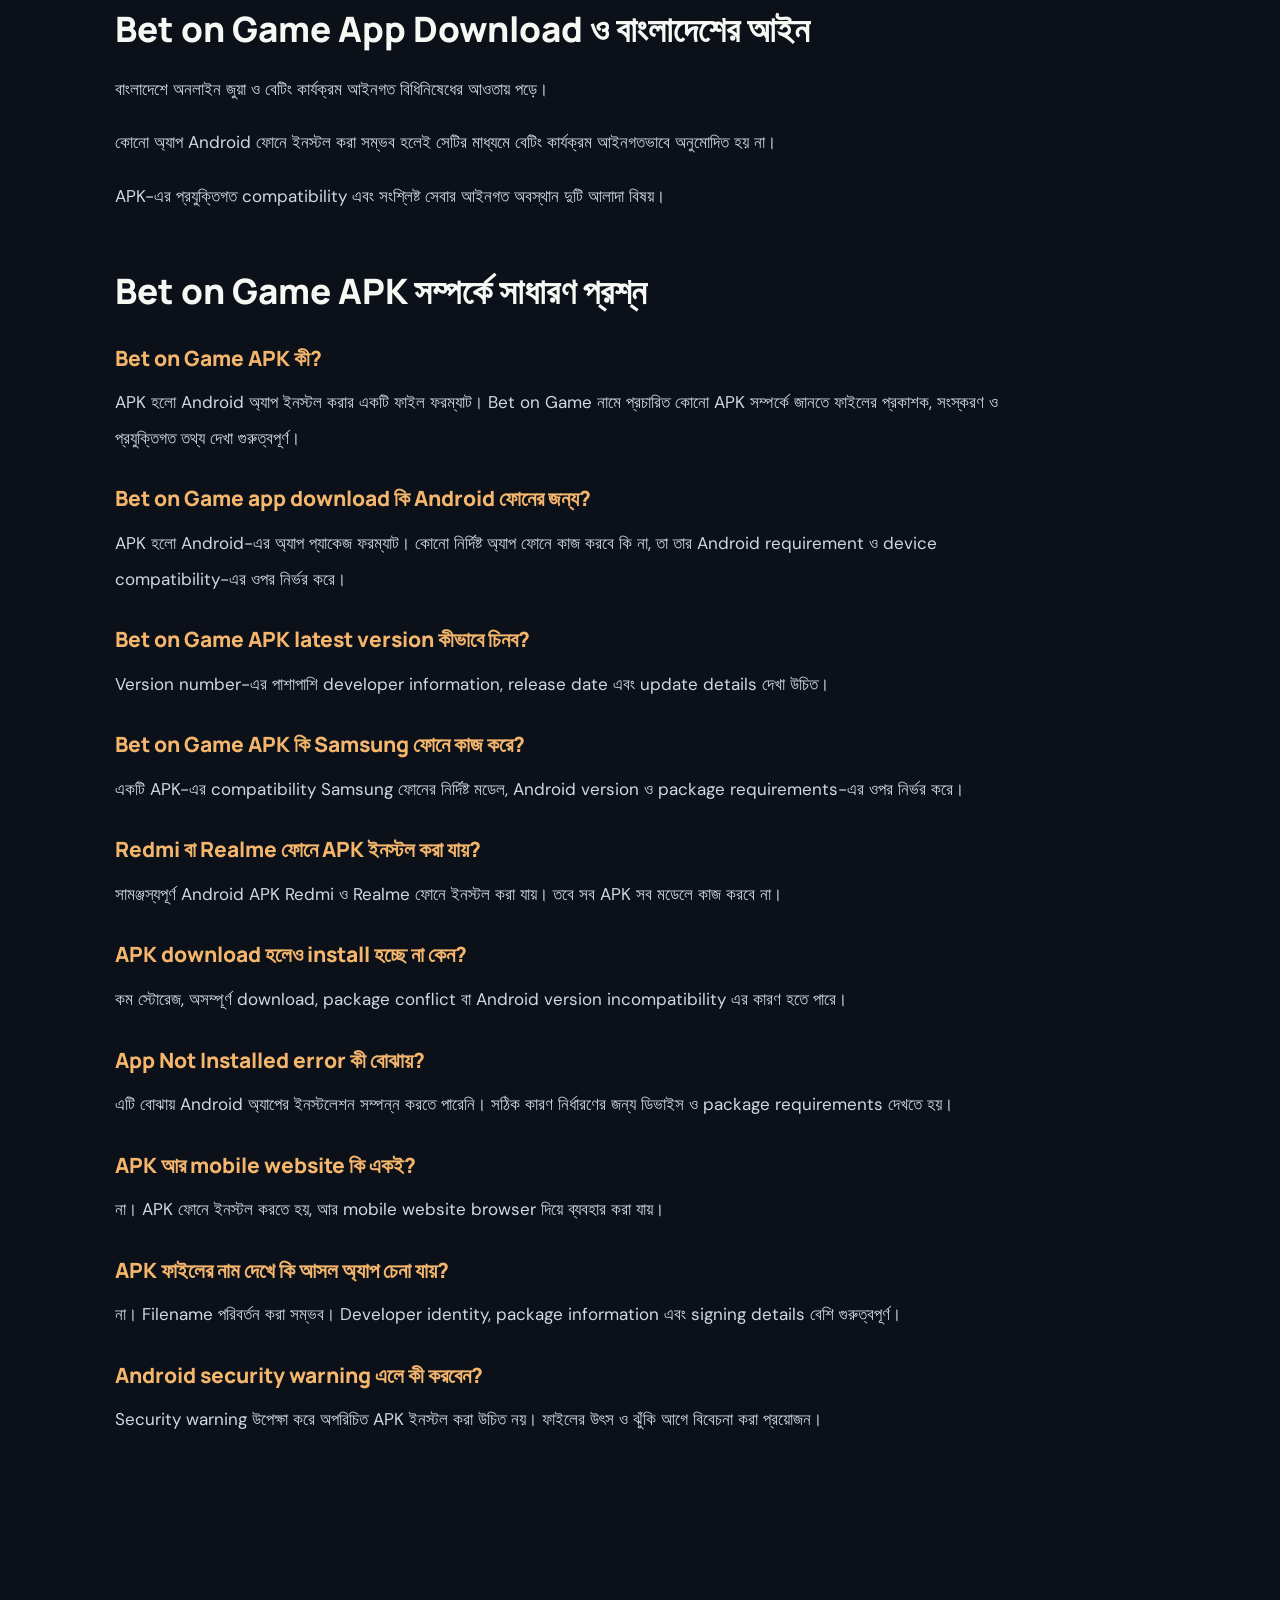
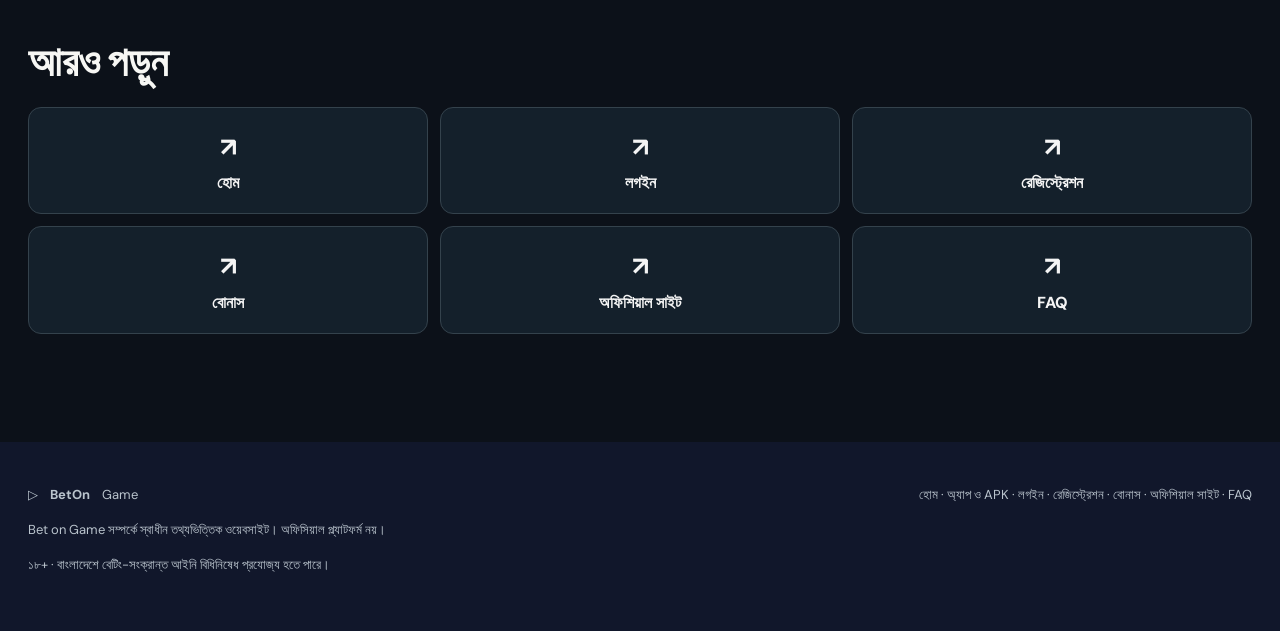
==== commit 76f1da6e: "Update Bet on Game BD design3" ====
--- a/app-download/index.html
+++ b/app-download/index.html
@@ -4,18 +4,124 @@
 <p>Bet on Game APK download খুঁজছেন? Android অ্যাপের জন্য সার্চ করলে বিভিন্ন ওয়েবসাইটে download button, version number এবং অ্যাপের স্ক্রিনশট দেখতে পারেন। কিন্তু APK ফাইল ডাউনলোড করা আর সেটি ফোনে ঠিকভাবে ইনস্টল ও ব্যবহার করতে পারা এক বিষয় নয়।</p>
 <p>বাংলাদেশে Samsung, Redmi, Realme, Vivo, Oppo, Infinix ও Tecno-সহ বিভিন্ন Android ফোন ব্যবহার করা হয়। এসব ফোনের Android version, storage এবং processor এক রকম নয়। তাই Bet on Game app download সম্পর্কে জানার সময় অ্যাপের প্রযুক্তিগত চাহিদা ও ফোনের সামঞ্জস্য বোঝা গুরুত্বপূর্ণ।</p>
 <p>প্রথমে ওয়েব ঠিকানা ও অ্যাকাউন্টের নিরাপত্তা যাচাই করুন। এরপর আপনার প্রয়োজন অনুযায়ী নিচের ধাপগুলো অনুসরণ করুন; শর্ত বা স্ক্রিনের অপশন বদলে গেলে প্ল্যাটফর্মে দেখানো বর্তমান তথ্যই প্রযোজ্য।</p>
-<section class="promo-feature" aria-label="Bet on Game welcome promotion">
-  <div class="promo-feature__copy">
-    <div class="promo-feature__brand">BET <span>ON</span> GAME <i>★</i></div>
-    <div class="promo-feature__eyebrow">WELCOME OFFER</div>
-    <h2>130% Welcome Bonus <em>+ 175 Free Spins</em></h2>
-    <p>প্রথম ডিপোজিটের বোনাস ও ফ্রি স্পিন সম্পর্কে বিস্তারিত দেখুন। অফার নেওয়ার আগে ন্যূনতম ডিপোজিট, ওয়েজারিং ও যোগ্যতার শর্ত দেখে নিন।</p>
-  </div>
-  <div class="promo-feature__ticket">
-    <div class="promo-feature__ticket-top"><span>PROMO CODE</span><span class="promo-feature__sparkle">✦</span></div>
-    <div class="promo-feature__code">BETONGAME</div>
-    <div class="promo-feature__offer">130% + 175 FS</div>
-    <a class="promo-feature__button" href="/go-bd-platform/" rel="nofollow sponsored">বোনাস দেখুন <span aria-hidden="true">↗</span></a>
-    <small>অফারের প্রাপ্যতা ও শর্ত প্ল্যাটফর্মে যাচাই করুন।</small>
-  </div>
-</section></footer><script defer="" src="/assets/site.js"></script></body></html>+<section aria-label="Bet on Game welcome promotion" class="promo-feature"><div class="promo-feature__copy"><div class="promo-feature__brand">BET <span>ON</span> GAME <i>★</i></div><div class="promo-feature__eyebrow">WELCOME OFFER</div><h2>130% Welcome Bonus <em>+ 175 Free Spins</em></h2><p>প্রথম ডিপোজিটের বোনাস ও ফ্রি স্পিন সম্পর্কে বিস্তারিত দেখুন। অফার নেওয়ার আগে ন্যূনতম ডিপোজিট, ওয়েজারিং ও যোগ্যতার শর্ত দেখে নিন।</p></div><div class="promo-feature__ticket"><div class="promo-feature__ticket-top"><span>PROMO CODE</span><span class="promo-feature__sparkle">✦</span></div><div class="promo-feature__code">BETONGAME</div><div class="promo-feature__offer">130% + 175 FS</div><a class="promo-feature__button" href="/go-bd-platform/" rel="nofollow sponsored">বোনাস দেখুন <span aria-hidden="true">↗</span></a><small>অফারের প্রাপ্যতা ও শর্ত প্ল্যাটফর্মে যাচাই করুন।</small></div></section>
+<h2>Bet on Game App Download – APK কীভাবে কাজ করে?</h2>
+<p>APK-এর পূর্ণরূপ Android Package Kit। এটি Android অ্যাপ ইনস্টল করার জন্য ব্যবহৃত একটি প্যাকেজ ফরম্যাট।</p>
+<p>একটি APK ফাইলের মধ্যে অ্যাপের কোড, প্রয়োজনীয় রিসোর্স এবং ইনস্টলেশন-সংক্রান্ত তথ্য থাকতে পারে। Android এই তথ্য ব্যবহার করে অ্যাপটি ডিভাইসের সঙ্গে সামঞ্জস্যপূর্ণ কি না এবং ইনস্টল করা যাবে কি না, তা নির্ধারণ করে।</p>
+<h3>APK ও Google Play অ্যাপের পার্থক্য</h3>
+<p>Google Play থেকে অ্যাপ ইনস্টল করলে স্টোর নিজেই উপযুক্ত অ্যাপ প্যাকেজ সরবরাহ ও আপডেট ব্যবস্থাপনায় সাহায্য করে।</p>
+<p>অন্যদিকে ওয়েবসাইট থেকে পাওয়া APK-এর ক্ষেত্রে ব্যবহারকারীকে ফাইলের উৎস, প্রকাশক এবং সংস্করণ সম্পর্কে বেশি সতর্ক থাকতে হয়।</p>
+<div class="table-wrap"><table><tr><th>বিষয়</th><th>Google Play</th><th>APK ফাইল</th></tr><tr><td>অ্যাপ পাওয়া</td><td>স্টোরের মাধ্যমে</td><td>ফাইল বা ডাউনলোড উৎস থেকে</td></tr><tr><td>ইনস্টলেশন</td><td>স্টোর পরিচালনা করে</td><td>Android package installer ব্যবহার করে</td></tr><tr><td>আপডেট</td><td>Play Store-এর মাধ্যমে হতে পারে</td><td>বিতরণ পদ্ধতির ওপর নির্ভর করে</td></tr><tr><td>Compatibility</td><td>স্টোর ডিভাইস অনুযায়ী ফিল্টার করতে পারে</td><td>প্যাকেজের চাহিদা দেখতে হয়</td></tr><tr><td>নিরাপত্তা</td><td>Play Store-এর নীতি ও নিরাপত্তা ব্যবস্থা</td><td>ফাইলের উৎস ও Android সুরক্ষা গুরুত্বপূর্ণ</td></tr></table></div>
+<p>Google Play-এর বাইরে পাওয়া প্রতিটি APK ক্ষতিকর নয়। তবে অপরিচিত উৎস থেকে অ্যাপ ইনস্টল করার ক্ষেত্রে বাড়তি সতর্কতা প্রয়োজন।</p>
+<h2>Bet on Game APK Download – ফাইলের কোন তথ্য গুরুত্বপূর্ণ?</h2>
+<p>একটি APK download page-এ শুধু অ্যাপের নাম ও download button থাকলে সফটওয়্যারটি সম্পর্কে যথেষ্ট ধারণা পাওয়া যায় না।</p>
+<p>কয়েকটি প্রযুক্তিগত তথ্য ব্যবহারকারীদের জন্য বিশেষভাবে গুরুত্বপূর্ণ।</p>
+<p>&lt;text weight="medium"&gt;APK Version&lt;/text&gt;</p>
+<p>Version number দিয়ে অ্যাপের বিভিন্ন release আলাদা করা যায়। Android-এ ব্যবহারকারীদের দেখানোর জন্য version name এবং আপডেট ব্যবস্থাপনার জন্য version code থাকতে পারে।</p>
+<p>&lt;text weight="medium"&gt;File Size&lt;/text&gt;</p>
+<p>APK-এর আকার জানা থাকলে ডাউনলোডে কত ডেটা লাগতে পারে, সে সম্পর্কে ধারণা পাওয়া যায়। তবে ইনস্টল হওয়ার পর অ্যাপ আরও বেশি স্টোরেজ ব্যবহার করতে পারে।</p>
+<p>&lt;text weight="medium"&gt;Developer Name&lt;/text&gt;</p>
+<p>অ্যাপটি কোন প্রতিষ্ঠান প্রকাশ করেছে, তা জানা গুরুত্বপূর্ণ। একই নাম বা লোগো ব্যবহার করে ভিন্ন সফটওয়্যার তৈরি করা সম্ভব।</p>
+<p>&lt;text weight="medium"&gt;Minimum Android Version&lt;/text&gt;</p>
+<p>কোন Android সংস্করণ থেকে অ্যাপটি চলবে, তা অ্যাপের minimum SDK requirement-এর ওপর নির্ভর করে।</p>
+<p>&lt;text weight="medium"&gt;Package ID&lt;/text&gt;</p>
+<p>Android package ID একটি অ্যাপকে অন্য অ্যাপ থেকে আলাদা করতে সাহায্য করে। আপডেট ও package conflict বোঝার ক্ষেত্রেও এটি গুরুত্বপূর্ণ।</p>
+<h2>Bet on Game Android App – কোন ফোনে চলতে পারে?</h2>
+<p>Android ফোনের ব্র্যান্ড একা কোনো APK-এর compatibility নির্ধারণ করে না। একই কোম্পানির পুরোনো ও নতুন মডেলের মধ্যে সফটওয়্যার ও হার্ডওয়্যারের বড় পার্থক্য থাকতে পারে।</p>
+<h3>Samsung Galaxy Phones</h3>
+<p>Samsung Galaxy A সিরিজে বিভিন্ন বাজেট ও mid-range ফোন রয়েছে। পুরোনো মডেলে Android version বা স্টোরেজের সীমাবদ্ধতা থাকতে পারে।</p>
+<p>Galaxy S সিরিজের শক্তিশালী হার্ডওয়্যার থাকলেও সেটি সব APK-এর সঙ্গে সামঞ্জস্যের নিশ্চয়তা দেয় না।</p>
+<h3>Xiaomi ও Redmi</h3>
+<p>Xiaomi ও Redmi ফোনে MIUI বা HyperOS থাকতে পারে। তবে APK compatibility বোঝার জন্য ফোনের প্রকৃত Android version জানা জরুরি।</p>
+<p>শুধু HyperOS-এর version number দেখে Android API level নির্ধারণ করা ঠিক নয়।</p>
+<h3>Realme, Vivo ও Oppo</h3>
+<p>এই ব্র্যান্ডগুলোর ফোনে Android-ভিত্তিক আলাদা user interface ব্যবহার করা হয়।</p>
+<p>অ্যাপের কার্যকারিতা Android version, processor এবং device settings-এর ওপর নির্ভর করতে পারে।</p>
+<h3>Infinix ও Tecno</h3>
+<p>বাংলাদেশে Infinix ও Tecno ফোনও ব্যবহৃত হয়। এসব ব্র্যান্ডের বিভিন্ন মডেলে storage, RAM ও Android version আলাদা।</p>
+<p>বিশেষ করে কম স্টোরেজের ফোনে APK ইনস্টল করার আগে ফাঁকা জায়গা পরীক্ষা করা প্রয়োজন।</p>
+<h3>Android Compatibility Checklist</h3>
+<div class="table-wrap"><table><tr><th>ফোনের তথ্য</th><th>কোথায় দেখবেন</th></tr><tr><td>Android version</td><td>Settings → About phone</td></tr><tr><td>Available storage</td><td>Settings → Storage</td></tr><tr><td>Device model</td><td>About phone</td></tr><tr><td>Security update</td><td>Android version বা Software information</td></tr><tr><td>Processor architecture</td><td>ডিভাইসের প্রযুক্তিগত specifications</td></tr></table></div>
+<p>মেনুর নাম ফোনের ব্র্যান্ড ও Android সংস্করণ অনুযায়ী পরিবর্তিত হতে পারে।</p>
+<h2>Bet on Game APK Install হচ্ছে না কেন?</h2>
+<p>কোনো APK ডাউনলোড হওয়ার পরও Android সেটি ইনস্টল করতে না পারলে কয়েকটি সাধারণ কারণ থাকতে পারে।</p>
+<h3>App Not Installed</h3>
+<p>এই error message সাধারণত বোঝায় Android ইনস্টলেশন সম্পন্ন করতে পারেনি।</p>
+<p>সম্ভাব্য কারণের মধ্যে রয়েছে:</p>
+<p>ফোনের Android version-এর সঙ্গে অ্যাপের চাহিদা না মেলা।</p>
+<p>আগে থেকে থাকা অ্যাপের সঙ্গে package conflict।</p>
+<p>পর্যাপ্ত স্টোরেজ না থাকা।</p>
+<p>APK ফাইলের গঠন বা signing-সংক্রান্ত সমস্যা।</p>
+<p>একই error message-এর পেছনে ভিন্ন কারণ থাকতে পারে।</p>
+<h3>Problem Parsing the Package</h3>
+<p>Android যখন APK ফাইলের তথ্য সঠিকভাবে পড়তে পারে না, তখন parsing error দেখা দিতে পারে।</p>
+<p>অসম্পূর্ণ ডাউনলোড, unsupported package format বা Android version incompatibility এর কারণ হতে পারে।</p>
+<h3>Insufficient Storage</h3>
+<p>ফোনে APK ফাইল রাখার মতো জায়গা থাকলেও ইনস্টলেশনের জন্য অতিরিক্ত স্টোরেজ প্রয়োজন হতে পারে।</p>
+<p>Android অ্যাপের ফাইল extract করা এবং অন্যান্য installation কাজ সম্পন্ন করার জন্য জায়গা ব্যবহার করে।</p>
+<h3>App Keeps Stopping</h3>
+<p>কোনো অ্যাপ ইনস্টল হওয়ার পর বারবার বন্ধ হয়ে গেলে সেটি installation error থেকে আলাদা সমস্যা।</p>
+<p>এর কারণ হতে পারে software bug, incompatible library অথবা runtime error।</p>
+<h2>Bet on Game App Update – নতুন ভার্সন সম্পর্কে</h2>
+<p>Android অ্যাপের নতুন release-এ bug fix, security update, interface change বা compatibility improvement থাকতে পারে।</p>
+<p>তবে সব নতুন version একই ধরনের পরিবর্তন নিয়ে আসে না।</p>
+<h3>App Update কেন ব্যর্থ হয়?</h3>
+<p>Android সাধারণত একটি বিদ্যমান অ্যাপ আপডেট করার সময় package identity ও signing information পরীক্ষা করে।</p>
+<p>নতুন APK-এর signing identity বিদ্যমান অ্যাপের সঙ্গে সামঞ্জস্যপূর্ণ না হলে আপডেট প্রত্যাখ্যাত হতে পারে।</p>
+<p>এটি Android-এর গুরুত্বপূর্ণ নিরাপত্তা ব্যবস্থা।</p>
+<h3>Old Version vs Latest Version</h3>
+<p>পুরোনো APK-তে আগে থেকে পরিচিত software vulnerability থাকতে পারে। আবার নতুন release-এ Android-এর minimum requirement পরিবর্তিত হতে পারে।</p>
+<p>তাই শুধু Latest Version লেখা দেখার পরিবর্তে release date, developer এবং পরিবর্তনের বিবরণ জানা বেশি কার্যকর।</p>
+<h2>APK ফাইল নিরাপদ কি না বোঝার উপায়</h2>
+<p>একটি অ্যাপের নাম, লোগো বা স্ক্রিনশট সহজেই নকল করা সম্ভব। সফটওয়্যারের পরিচয় বোঝার জন্য আরও কিছু তথ্য কাজে লাগে।</p>
+<h3>Android Package ID</h3>
+<p>Package ID হলো Android অ্যাপের একটি পরিচয়। দুটি অ্যাপের package ID তুলনা করলে সেগুলো একই application identity ব্যবহার করছে কি না, তা বোঝা যায়।</p>
+<p>তবে শুধু package ID দেখে প্রকাশকের বিশ্বাসযোগ্যতা নিশ্চিত করা যায় না।</p>
+<h3>Digital Signature</h3>
+<p>Android অ্যাপ ডিজিটাল সিগনেচার দিয়ে স্বাক্ষরিত হয়।</p>
+<p>এই signing information অ্যাপের update compatibility এবং package identity বোঝার ক্ষেত্রে গুরুত্বপূর্ণ।</p>
+<h3>SHA-256 Checksum</h3>
+<p>SHA-256 একটি ফাইলের ডিজিটাল fingerprint তৈরি করে।</p>
+<p>একটি APK-এর checksum পরিচিত reference file-এর সঙ্গে তুলনা করলে ফাইল দুটি একই কি না, তা নির্ধারণ করা যায়।</p>
+<h3>Android Permissions</h3>
+<p>কিছু অ্যাপ ক্যামেরা, লোকেশন, SMS বা অন্যান্য ডিভাইস ফিচার ব্যবহারের অনুমতি চাইতে পারে।</p>
+<p>অপরিচিত অ্যাপ যদি অপ্রয়োজনীয়ভাবে Contacts, SMS বা Accessibility access চায়, তাহলে সতর্ক হওয়া প্রয়োজন।</p>
+<h2>APK Download ও Mobile Website – কোনটির কী সুবিধা?</h2>
+<p>একটি মোবাইল ওয়েবসাইট Chrome বা অন্য browser দিয়ে ব্যবহার করা যায়। APK-ভিত্তিক অ্যাপ ফোনে ইনস্টল করতে হয়।</p>
+<div class="table-wrap"><table><tr><th>বিষয়</th><th>Android APK</th><th>Mobile Website</th></tr><tr><td>ইনস্টলেশন</td><td>প্রয়োজন</td><td>প্রয়োজন নেই</td></tr><tr><td>স্টোরেজ</td><td>আলাদা জায়গা লাগে</td><td>Browser cache ব্যবহার করে</td></tr><tr><td>আপডেট</td><td>নতুন app release লাগতে পারে</td><td>ওয়েবসাইট থেকেই পরিবর্তন হয়</td></tr><tr><td>Device permissions</td><td>Android app permissions</td><td>Browser-managed permissions</td></tr><tr><td>ব্যবহার</td><td>Installed interface</td><td>Browser interface</td></tr><tr><td>প্রধান ঝুঁকি</td><td>Modified বা fake APK</td><td>Phishing website</td></tr></table></div>
+<p>কম স্টোরেজের ফোনে মোবাইল ওয়েবসাইট সুবিধাজনক হতে পারে, যদি সংশ্লিষ্ট সেবার browser-based interface থাকে।</p>
+<h2>বাংলাদেশে APK Download – মোবাইল ডেটা ও স্টোরেজ</h2>
+<p>বাংলাদেশে মোবাইল ইন্টারনেট ব্যবহারকারীদের জন্য APK-এর file size গুরুত্বপূর্ণ হতে পারে, বিশেষ করে সীমিত ডেটা প্যাকের ক্ষেত্রে।</p>
+<h3>Download Size ও Data Usage</h3>
+<p>বড় APK ডাউনলোড করতে বেশি ডেটা প্রয়োজন হয়। দুর্বল সংযোগে ফাইল transfer অসম্পূর্ণ থাকলে সেটি ইনস্টল নাও হতে পারে।</p>
+<h3>ফোনে পর্যাপ্ত জায়গা রাখা</h3>
+<p>Android ফোনের স্টোরেজ প্রায় পূর্ণ থাকলে অ্যাপ ইনস্টলেশন ও আপডেটে সমস্যা হতে পারে।</p>
+<p>ফোনের storage settings থেকে কোন ধরনের ফাইল বেশি জায়গা ব্যবহার করছে, তা দেখা যায়।</p>
+<h3>পুরোনো Android ফোন</h3>
+<p>পুরোনো ফোনে নতুন অ্যাপের minimum Android requirement পূরণ না-ও হতে পারে।</p>
+<p>এ ধরনের সমস্যার সমাধান সব সময় অ্যাপের সেটিংস পরিবর্তন করে করা যায় না।</p>
+<h2>Bet on Game App Download ও বাংলাদেশের আইন</h2>
+<p>বাংলাদেশে অনলাইন জুয়া ও বেটিং কার্যক্রম আইনগত বিধিনিষেধের আওতায় পড়ে।</p>
+<p>কোনো অ্যাপ Android ফোনে ইনস্টল করা সম্ভব হলেই সেটির মাধ্যমে বেটিং কার্যক্রম আইনগতভাবে অনুমোদিত হয় না।</p>
+<p>APK-এর প্রযুক্তিগত compatibility এবং সংশ্লিষ্ট সেবার আইনগত অবস্থান দুটি আলাদা বিষয়।</p>
+<h2>Bet on Game APK সম্পর্কে সাধারণ প্রশ্ন</h2>
+<h3>Bet on Game APK কী?</h3>
+<p>APK হলো Android অ্যাপ ইনস্টল করার একটি ফাইল ফরম্যাট। Bet on Game নামে প্রচারিত কোনো APK সম্পর্কে জানতে ফাইলের প্রকাশক, সংস্করণ ও প্রযুক্তিগত তথ্য দেখা গুরুত্বপূর্ণ।</p>
+<h3>Bet on Game app download কি Android ফোনের জন্য?</h3>
+<p>APK হলো Android-এর অ্যাপ প্যাকেজ ফরম্যাট। কোনো নির্দিষ্ট অ্যাপ ফোনে কাজ করবে কি না, তা তার Android requirement ও device compatibility-এর ওপর নির্ভর করে।</p>
+<h3>Bet on Game APK latest version কীভাবে চিনব?</h3>
+<p>Version number-এর পাশাপাশি developer information, release date এবং update details দেখা উচিত।</p>
+<h3>Bet on Game APK কি Samsung ফোনে কাজ করে?</h3>
+<p>একটি APK-এর compatibility Samsung ফোনের নির্দিষ্ট মডেল, Android version ও package requirements-এর ওপর নির্ভর করে।</p>
+<h3>Redmi বা Realme ফোনে APK ইনস্টল করা যায়?</h3>
+<p>সামঞ্জস্যপূর্ণ Android APK Redmi ও Realme ফোনে ইনস্টল করা যায়। তবে সব APK সব মডেলে কাজ করবে না।</p>
+<h3>APK download হলেও install হচ্ছে না কেন?</h3>
+<p>কম স্টোরেজ, অসম্পূর্ণ download, package conflict বা Android version incompatibility এর কারণ হতে পারে।</p>
+<h3>App Not Installed error কী বোঝায়?</h3>
+<p>এটি বোঝায় Android অ্যাপের ইনস্টলেশন সম্পন্ন করতে পারেনি। সঠিক কারণ নির্ধারণের জন্য ডিভাইস ও package requirements দেখতে হয়।</p>
+<h3>APK আর mobile website কি একই?</h3>
+<p>না। APK ফোনে ইনস্টল করতে হয়, আর mobile website browser দিয়ে ব্যবহার করা যায়।</p>
+<h3>APK ফাইলের নাম দেখে কি আসল অ্যাপ চেনা যায়?</h3>
+<p>না। Filename পরিবর্তন করা সম্ভব। Developer identity, package information এবং signing details বেশি গুরুত্বপূর্ণ।</p>
+<h3>Android security warning এলে কী করবেন?</h3>
+<p>Security warning উপেক্ষা করে অপরিচিত APK ইনস্টল করা উচিত নয়। ফাইলের উৎস ও ঝুঁকি আগে বিবেচনা করা প্রয়োজন।</p></article><section class="section"><h2>আরও পড়ুন</h2><div class="quick-links"><a href="/"><span>↗</span>হোম</a><a href="/login/"><span>↗</span>লগইন</a><a href="/registration/"><span>↗</span>রেজিস্ট্রেশন</a><a href="/bonus-promo-code/"><span>↗</span>বোনাস</a><a href="/official-website/"><span>↗</span>অফিশিয়াল সাইট</a><a href="/faq/"><span>↗</span>FAQ</a></div></section></main><footer class="footer"><div class="wrap footer-inner"><div><a class="brand" href="/"><span class="mark">▷</span><b>BetOn</b><span>Game</span></a><p>Bet on Game সম্পর্কে স্বাধীন তথ্যভিত্তিক ওয়েবসাইট। অফিসিয়াল প্ল্যাটফর্ম নয়।</p><p>১৮+ · বাংলাদেশে বেটিং-সংক্রান্ত আইনি বিধিনিষেধ প্রযোজ্য হতে পারে।</p></div><div><a href="/">হোম</a> · <a href="/app-download/">অ্যাপ ও APK</a> · <a href="/login/">লগইন</a> · <a href="/registration/">রেজিস্ট্রেশন</a> · <a href="/bonus-promo-code/">বোনাস</a> · <a href="/official-website/">অফিশিয়াল সাইট</a> · <a href="/faq/">FAQ</a></div></div></footer><script defer="" src="/assets/site.js"></script></body></html>
--- a/assets/style.css
+++ b/assets/style.css
@@ -23,12 +23,4 @@
 .article-content>h1:first-child{font-size:clamp(32px,4vw,55px);line-height:1.35;max-width:1000px}.article-content{max-width:1050px;margin:0 auto 60px}.footer-inner,.site-footer{color:#bac4cd}
 @media(max-width:760px){.nav{background:#0d1722;border-color:#35434b}.hero{min-height:0;margin:0 -18px 24px;padding:300px 20px 40px;align-items:flex-end}.hero:before{background:linear-gradient(0deg,#061018 3%,#061018e8 37%,#0610183d 80%),url('/assets/hero-cinema.webp') center top/auto 390px no-repeat}.hero:after{height:120px}.hero-copy{width:100%;padding:0}.hero h1{font-size:clamp(32px,8vw,44px);line-height:1.35}.hero p{font-size:15px}.hero-actions{gap:18px}.hero-actions .btn{flex:none;width:100%}.page-hero{min-height:145px;border-radius:15px;margin-top:15px}.article-content>p{font-size:15px;line-height:2}.article-content table tr{background:#14202b!important}.article-content table td:first-child{color:#fff}.article-content table td:last-child{color:#c4d0dc}}
 
-
-.promo-feature{display:grid;grid-template-columns:minmax(0,1.3fr) minmax(260px,.8fr);align-items:center;gap:35px;position:relative;overflow:hidden;margin:38px 0 48px;padding:clamp(25px,4vw,54px);border-radius:27px;color:#fff;background:radial-gradient(ellipse at 5% 0%,#aa4bff80,transparent 50%),radial-gradient(ellipse at 95% 95%,#ff884b60,transparent 40%),linear-gradient(115deg,#29105e,#5719ba 60%,#281054);border:1px solid #aa86f4;box-shadow:0 20px 48px #07051e6b,inset 0 1px 0 #ffffff50}
-.promo-feature__brand{font:italic 900 20px Manrope,Arial,sans-serif;letter-spacing:-.8px;margin-bottom:24px}.promo-feature__brand span,.promo-feature__brand i{color:#ffce7d}.promo-feature__eyebrow{font:900 11px Manrope,Arial,sans-serif;letter-spacing:2.7px;color:#f6c2ff;margin-bottom:10px}
-.promo-feature h2{font:900 clamp(28px,3.3vw,46px)/1.18 Manrope,'Noto Sans Bengali',sans-serif!important;letter-spacing:-1px;margin:0 0 18px!important;color:white!important}.promo-feature h2 em{display:block;font-style:normal;color:#ffca74;margin-top:6px}
-.promo-feature__copy p{font:500 15px/1.8 'Noto Sans Bengali',Arial,sans-serif;color:#e7dff5;margin:0}
-.promo-feature__ticket{min-width:0;padding:23px;border-radius:20px;background:linear-gradient(155deg,#ffffff29,#ffffff0b);border:1px solid #ffffff55;box-shadow:inset 0 1px 0 #ffffff66,0 20px 36px #1b075c99}
-.promo-feature__ticket-top{display:flex;justify-content:space-between;align-items:center;color:#d9c7fc;font:800 11px Manrope,Arial,sans-serif;letter-spacing:1.5px}.promo-feature__sparkle{font-size:25px;color:#ffd384}.promo-feature__code{font:900 clamp(24px,2.6vw,34px)/1.2 Manrope,Arial,sans-serif;letter-spacing:-1px;margin:11px 0 6px;overflow-wrap:anywhere}.promo-feature__offer{font:800 17px Manrope,Arial,sans-serif;color:#ffcc81;margin-bottom:19px}
-.promo-feature__button{display:flex;align-items:center;justify-content:space-between;gap:12px;width:100%;border-radius:13px;padding:14px 20px;background:linear-gradient(180deg,#ffc77e,#ff802e 70%,#ed5621);color:#1d1231;font:900 17px 'Noto Sans Bengali',Manrope,sans-serif;box-shadow:0 5px 0 #a43a19,0 11px 22px #16073d70;transition:transform .2s}.promo-feature__button:hover{transform:translateY(-2px)}.promo-feature__ticket small{display:block;color:#e7dcf5;font:400 11px/1.6 'Noto Sans Bengali',sans-serif;margin-top:18px}
-@media(max-width:800px){.promo-feature{grid-template-columns:1fr;gap:24px;padding:27px 20px;border-radius:20px}.promo-feature__brand{margin-bottom:18px}.promo-feature h2{font-size:clamp(27px,7vw,40px)!important}.promo-feature__ticket{padding:20px}.promo-feature__copy p{font-size:14px}}
+.promo-feature{grid-template-columns:1fr;gap:24px;padding:27px 20px;border-radius:20px}.promo-feature__brand{margin-bottom:18px}.promo-feature h2{font-size:clamp(27px,7vw,40px)!important}.promo-feature__ticket{padding:20px}.promo-feature__copy p{font-size:14px}}
